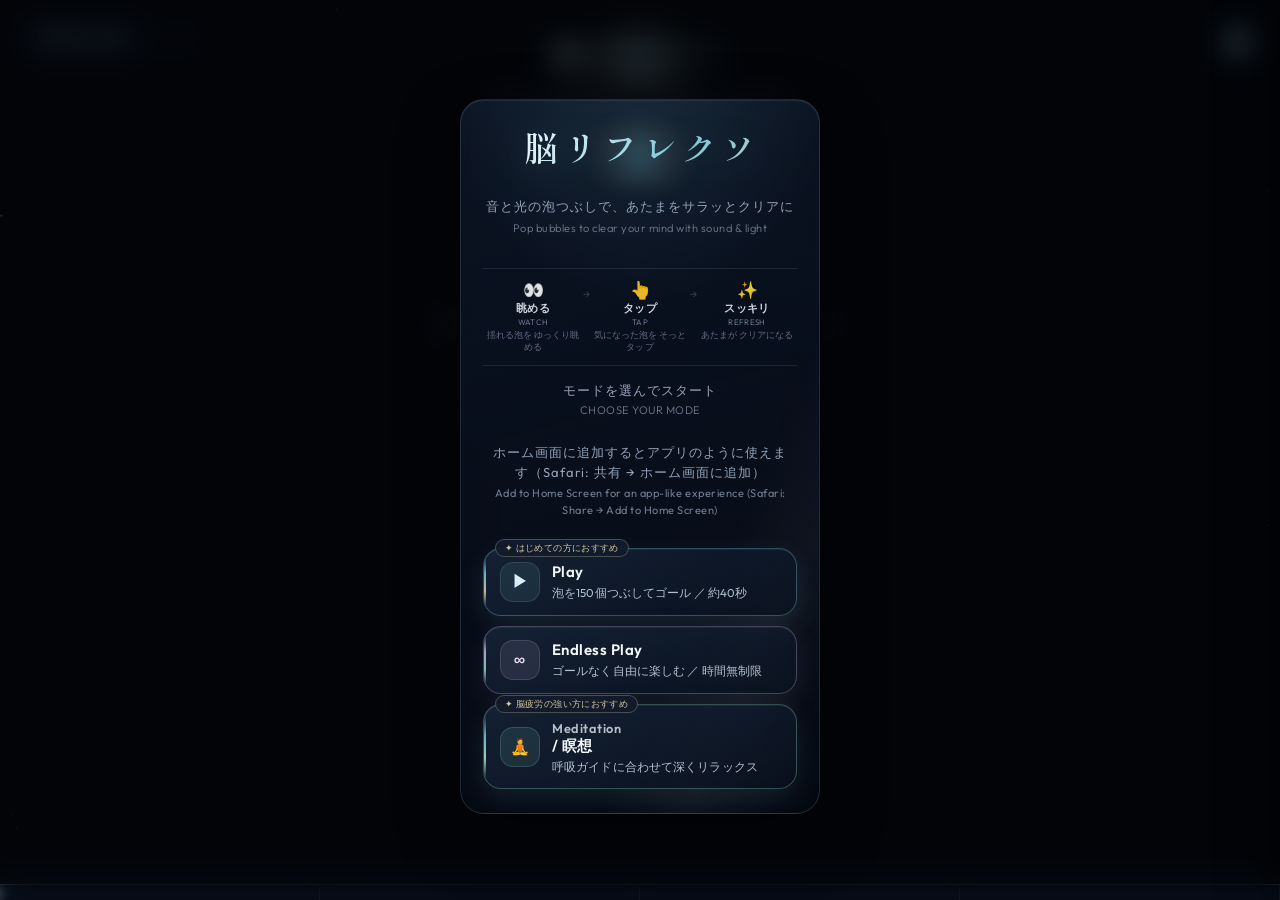
==== Brain_Reflexo.html @ f49710e5 "tune: 泡の透明度（内部透過・抜け感）と輝度（発光感・ハイライト）をさらに少し向上" ====
<!DOCTYPE html>
<html lang="ja">
<head>
    <!-- Self-contained build for iPhone Files app. Generated by build-single-html.js -->
    <meta charset="UTF-8">
    <meta name="viewport" content="width=device-width, initial-scale=1.0, maximum-scale=1.0, user-scalable=no">
    <title>脳リフレクソ - 音と光の泡つぶし / Brain Reflexo - Sound & Light Bubble Pop (iPhone / Offline)</title>
    <meta name="description" content="フワーと包み込む音と、ピチョンと弾ける泡。考えすぎのあたまをサラッとクリアにする脳疲労リセット空間。 / A relaxing space to clear your mind with soothing sounds and popping bubbles.">
    <meta name="theme-color" content="#0b1528">
    <meta name="apple-mobile-web-app-capable" content="yes">
    <meta name="apple-mobile-web-app-status-bar-style" content="black-translucent">
    <meta name="apple-mobile-web-app-title" content="脳リフレクソ">
    <link rel="manifest" href="manifest.webmanifest">
    <link rel="apple-touch-icon" href="icons/apple-touch-icon.png">
    <link rel="icon" type="image/png" sizes="192x192" href="icons/icon-192.png">
    <link rel="preconnect" href="https://fonts.googleapis.com">
    <link rel="preconnect" href="https://fonts.gstatic.com" crossorigin>
    <link href="https://fonts.googleapis.com/css2?family=Outfit:wght@200;300;400;600;800&family=Shippori+Mincho:wght@400;500;600;700&family=Plus+Jakarta+Sans:wght@400;600;700&display=swap" rel="stylesheet">
    <style>
/* =============================================================
   1. 基本設定・ベーススタイル
   ============================================================= */
* {
    box-sizing: border-box;
    margin: 0;
    padding: 0;
    user-select: none;
    -webkit-user-select: none;
    touch-action: none; /* 全ての要素でダブルタップズームやピンチズーム、スワイプスクロールを防止 */
}

/* スクロールが必要なUIパーツはタッチ操作でのスクロール（縦方向）を許可 */
.overlay,
.overlay *,
.settings-panel,
.settings-panel * {
    touch-action: pan-y;
}

body, html {
    width: 100%;
    height: 100%;
    height: 100dvh; /* モバイルブラウザのツールバーによるはみ出しを防ぐ */
    max-height: 100%;
    max-height: 100dvh;
    overflow: hidden;
    overscroll-behavior: none;
    background-color: #050811; /* フォールバック用の暗い背景色 */
    background: radial-gradient(circle at 50% 30%, #0b1528 0%, #050811 60%, #010205 100%);
    font-family: 'Outfit', 'Plus Jakarta Sans', 'Hiragino Kaku Gothic ProN', sans-serif;
    color: #f8fafc;
    touch-action: none; /* ダブルタップズームやピンチズーム、スクロールによるレイアウト崩れを防ぐ */
}

/* 背景Canvas */
#shower-canvas {
    position: fixed;
    inset: 0;
    width: 100%;
    height: 100%;
    /* inset:0 と 100dvh の二重指定は Chrome で数pxはみ出すことがあるため height は 100% のみ */
    z-index: 1;
    touch-action: none; /* キャンバス上での迅速なタップ操作による意図しないズームを防ぐ */
    image-rendering: auto;
    /* 独自レイヤー化して、負荷時の合成ぼかしを抑える */
    transform: translateZ(0);
    -webkit-transform: translateZ(0);
    isolation: isolate;
}

/* UIコンテナ */
.app-container {
    position: absolute;
    top: 0;
    left: 0;
    width: 100%;
    height: 100%;
    /* 親(html/body)が 100dvh のため 100% に統一（Chromeのはみ出し防止） */
    z-index: 10;
    display: flex;
    flex-direction: column;
    justify-content: space-between;
    align-items: center;
    padding: 30px 20px;
    pointer-events: none; /* UIの背後にあるCanvasをクリック可能にする */
}

/* ボタンやリンクなどのインタラクティブ要素はクリック可能にする */
.app-header, .game-actions, .overlay-content {
    pointer-events: auto;
}

/* プレイ中はロゴ領域がタップを奪わない（装飾のみ） */
.app-header {
    pointer-events: none;
}

/* =============================================================
   2. ヘッダーデザイン
   ============================================================= */
.app-header {
    text-align: center;
    margin-top: 10px;
    opacity: 1;
    animation: fadeInDown 1.5s ease-out;
}

.logo {
    position: relative;
    display: flex;
    flex-direction: column;
    align-items: center;
    text-align: center;
    line-height: 1.15;
}

.logo-glow {
    position: absolute;
    top: 50%;
    left: 50%;
    width: 140px;
    height: 70px;
    transform: translate(-50%, -55%);
    border-radius: 50%;
    background: radial-gradient(circle, rgba(126, 200, 216, 0.32) 0%, rgba(216, 196, 160, 0.1) 45%, transparent 72%);
    filter: blur(6px);
    z-index: 0;
    animation: titleGlow 4.5s ease-in-out infinite;
    pointer-events: none;
}

/* 共通ブランドタイトル「脳リフレクソ」 */
.brand-title {
    position: relative;
    z-index: 1;
    font-family: 'Shippori Mincho', 'Hiragino Mincho ProN', 'Yu Mincho', serif;
    font-weight: 600;
    letter-spacing: 0.2em;
    margin-right: -0.2em;
    background: linear-gradient(115deg, #eaf6fa 0%, #7ec8d8 38%, #e2d0a8 78%, #f4efe6 100%);
    background-size: 180% 100%;
    -webkit-background-clip: text;
    background-clip: text;
    -webkit-text-fill-color: transparent;
    animation: brandShimmer 6s ease-in-out infinite;
    filter: drop-shadow(0 6px 20px rgba(126, 200, 216, 0.24));
    white-space: nowrap;
}

.logo-brand {
    font-size: 24px;
    letter-spacing: 0.22em;
    margin-right: -0.22em;
}

.logo-en {
    position: relative;
    z-index: 1;
    font-family: 'Outfit', 'Plus Jakarta Sans', sans-serif;
    font-size: 9px;
    font-weight: 300;
    letter-spacing: 0.42em;
    margin-right: -0.42em;
    color: rgba(148, 163, 184, 0.9);
    margin-top: 8px;
    text-transform: uppercase;
}

.subtitle {
    font-size: 11px;
    font-weight: 400;
    letter-spacing: 1px;
    color: #94a3b8;
    margin-top: 6px;
}

/* =============================================================
   3. ガイドテキスト (パルスアニメーション)
   ============================================================= */
.guide-text {
    position: absolute;
    top: 35%;
    font-size: 13px;
    letter-spacing: 2px;
    color: #94a3b8;
    opacity: 0.8;
    transition: opacity 1.2s ease-out;
    animation: pulse 2.5s infinite ease-in-out;
    text-shadow: 0 2px 10px rgba(0,0,0,0.5);
    text-align: center;
    pointer-events: none;
}

@keyframes pulse {
    0%, 100% { opacity: 0.3; transform: scale(0.98); }
    50% { opacity: 0.8; transform: scale(1.02); }
}

/* =============================================================
   4. ゲームアクション (終了ボタン)
   ============================================================= */
.game-actions {
    position: absolute;
    top: calc(20px + env(safe-area-inset-top));
    left: calc(20px + env(safe-area-inset-left));
    display: flex;
    align-items: center;
    gap: 12px;
    animation: fadeInDown 1.2s ease-out;
    z-index: 50; /* リフレッシュゲージ (20) より上に配置して確実にタップ可能にする */
}

.btn-quit {
    background: rgba(15, 23, 42, 0.35);
    border: 1px solid rgba(255, 255, 255, 0.08);
    color: #94a3b8;
    padding: 10px 20px;
    border-radius: 30px;
    font-size: 11px;
    font-weight: 600;
    letter-spacing: 1px;
    cursor: pointer;
    backdrop-filter: blur(10px);
    -webkit-backdrop-filter: blur(10px);
    transition: all 0.3s ease;
    box-shadow: 0 4px 20px rgba(0,0,0,0.15);
}

.btn-quit:hover {
    background: rgba(255, 255, 255, 0.05);
    border-color: rgba(255, 255, 255, 0.2);
    color: #e2e8f0;
    box-shadow: 0 4px 25px rgba(255, 255, 255, 0.05);
    transform: translateY(-1px);
}

.btn-quit:active {
    transform: translateY(1px);
}

.play-mode-badge {
    background: rgba(15, 23, 42, 0.35);
    border: 1px solid rgba(255, 255, 255, 0.08);
    color: #e2e8f0;
    padding: 8px 16px;
    border-radius: 30px;
    font-size: 11px;
    font-weight: 600;
    letter-spacing: 1px;
    backdrop-filter: blur(10px);
    -webkit-backdrop-filter: blur(10px);
    box-shadow: 0 4px 20px rgba(0,0,0,0.15);
    display: inline-flex;
    align-items: center;
    gap: 6px;
    transition: all 0.3s ease;
}

.play-mode-badge.mode-normal {
    border-color: rgba(129, 195, 215, 0.4);
    color: #81c3d7;
    box-shadow: 0 4px 20px rgba(129, 195, 215, 0.15);
}

.play-mode-badge.mode-infinite {
    border-color: rgba(194, 175, 240, 0.4);
    color: #c2aff0;
    box-shadow: 0 4px 20px rgba(194, 175, 240, 0.15);
}

.play-mode-badge.mode-meditation {
    border-color: rgba(167, 243, 208, 0.4);
    color: #a7f3d0;
    box-shadow: 0 4px 20px rgba(167, 243, 208, 0.15);
}

@media (max-width: 480px) {
    .app-header {
        margin-top: 35px; /* 上部の絶対配置ボタンと重ならないようにヘッダー位置を押し下げる */
    }
    .app-header .subtitle {
        display: none; /* プレイ中のすっきりしたビジュアルとスペース確保のためサブタイトルを非表示にする */
    }
    .logo-brand {
        font-size: 20px;
        letter-spacing: 0.18em;
        margin-right: -0.18em;
    }
    .logo-en {
        font-size: 8px;
        margin-top: 6px;
    }
    .logo-glow {
        width: 110px;
        height: 56px;
    }
    .game-actions {
        top: calc(10px + env(safe-area-inset-top));
        left: calc(12px + env(safe-area-inset-left));
        gap: 6px;
    }
    .btn-quit {
        padding: 6px 12px;
        font-size: 9px;
    }
    .play-mode-badge {
        padding: 5px 10px;
        font-size: 9px;
    }
    .btn-settings {
        top: calc(10px + env(safe-area-inset-top));
        right: calc(12px + env(safe-area-inset-right));
        width: 32px;
        height: 32px;
        font-size: 14px;
    }
}

/* =============================================================
   5. コンボ表示 (拡大＆フェードアウト)
   ============================================================= */
.combo-display {
    position: absolute;
    top: 48%;
    left: 50%;
    transform: translate(-50%, -50%) scale(0);
    display: flex;
    flex-direction: column;
    align-items: center;
    justify-content: center;
    font-family: 'Outfit', 'Plus Jakarta Sans', 'Hiragino Kaku Gothic ProN', sans-serif;
    color: #81c3d7;
    text-shadow: 0 0 30px rgba(129, 195, 215, 0.6), 0 0 60px rgba(129, 195, 215, 0.2);
    opacity: 0;
    pointer-events: none;
    z-index: 5;
    white-space: nowrap;
    transition: color 0.3s ease, text-shadow 0.3s ease;
    width: 90%;
    text-align: center;
}

.combo-jp {
    font-size: 24px;
    font-weight: 800;
    line-height: 1.1;
    transition: font-size 0.3s ease;
}

.combo-en {
    font-size: 12px;
    font-weight: 600;
    letter-spacing: 2px;
    opacity: 0.8;
    text-transform: uppercase;
    margin-top: 4px;
    line-height: 1.1;
    transition: font-size 0.3s ease, opacity 0.3s ease;
}

/* 10タップごとの超・褒める言葉用の特別スタイル */
.combo-display.special {
    color: #ff79b0; /* 鮮やかなピンク */
    text-shadow: 0 0 20px #ff2a85, 0 0 40px #ff7da9, 0 0 80px rgba(255, 42, 133, 0.4);
}

.combo-display.special .combo-jp,
.combo-display.special .combo-en {
    color: #ff79b0; /* 日本語・英語ともに確実にピンクにする */
    text-shadow: 0 0 20px #ff2a85, 0 0 40px #ff7da9, 0 0 80px rgba(255, 42, 133, 0.4);
}

.combo-display.special .combo-en {
    opacity: 0.95;
    letter-spacing: 3px;
}

/* モバイル画面でのコンボテキスト表示切れ防止 */
@media (max-width: 600px) {
    .combo-jp {
        font-size: 3.8vw;
    }
    .combo-en {
        font-size: 2.4vw;
        letter-spacing: 1.8px;
    }
    .combo-display.special .combo-en {
        letter-spacing: 2.2px;
    }
}

.combo-display.show {
    animation: comboPop 1.2s cubic-bezier(0.175, 0.885, 0.32, 1.275) forwards;
}

.combo-display.special.show {
    animation: comboPop 1.8s cubic-bezier(0.175, 0.885, 0.32, 1.275) forwards;
}

@keyframes comboPop {
    0% {
        transform: translate(-50%, -50%) scale(0.6);
        opacity: 0;
    }
    15% {
        transform: translate(-50%, -50%) scale(1.15);
        opacity: 0.95;
    }
    30% {
        transform: translate(-50%, -50%) scale(1.0);
        opacity: 0.9;
    }
    100% {
        transform: translate(-50%, -50%) scale(1.3);
        opacity: 0;
    }
}

/* =============================================================
   6. リフレッシュゲージ (プログレスバー)
   ============================================================= */
.refresh-gauge {
    position: fixed;
    bottom: 0;
    left: 0;
    right: 0;
    width: 100%;
    height: calc(16px + env(safe-area-inset-bottom, 0px));
    background: rgba(10, 18, 36, 0.94);
    border-top: 1.5px solid rgba(255, 255, 255, 0.35);
    box-shadow: 0 -3px 16px rgba(0, 0, 0, 0.75), inset 0 1px 4px rgba(0, 0, 0, 0.6);
    backdrop-filter: blur(16px);
    -webkit-backdrop-filter: blur(16px);
    z-index: 30; /* fixed キャンバス(1)より前面に常時表示 */
    overflow: hidden;
    pointer-events: none; /* バー自体はタップを奪わない（下端の泡操作を妨げない） */
    box-sizing: border-box;
}

/* 25%, 50%, 75% のガイド目盛り */
.refresh-gauge::before {
    content: '';
    position: absolute;
    top: 0;
    left: 0;
    right: 0;
    height: 16px;
    background: repeating-linear-gradient(
        to right,
        transparent 0%,
        transparent calc(25% - 1px),
        rgba(255, 255, 255, 0.15) calc(25% - 1px),
        rgba(255, 255, 255, 0.15) 25%
    );
    pointer-events: none;
    z-index: 10;
}

.refresh-gauge-fill {
    position: relative;
    width: 0%;
    height: 16px; /* セーフエリア分は下の余白として残す */
    background: linear-gradient(90deg, #38bdf8 0%, #34d399 45%, #a78bfa 85%, #f472b6 100%);
    box-shadow: 0 0 14px rgba(56, 189, 248, 0.85), inset 0 1px 2px rgba(255, 255, 255, 0.85);
    transition: width 0.35s cubic-bezier(0.25, 0.46, 0.45, 0.94);
    z-index: 5;
}

/* 進行先端の輝く光彩ヘッド（現在位置を一目で認識させる） */
.refresh-gauge-fill::after {
    content: '';
    position: absolute;
    right: 0;
    top: 0;
    bottom: 0;
    width: 4px;
    background: #ffffff;
    box-shadow: 0 0 10px #ffffff, 0 0 18px #38bdf8;
    border-radius: 2px;
}

.refresh-gauge-label {
    position: absolute;
    top: 8px;
    transform: translateY(-50%);
    right: calc(16px + env(safe-area-inset-right, 0px));
    font-size: 11px;
    font-weight: 800;
    color: #ffffff;
    letter-spacing: 1.2px;
    opacity: 0;
    transition: opacity 0.4s ease;
    text-shadow: 0 1px 3px rgba(0, 0, 0, 0.95), 0 0 10px rgba(56, 189, 248, 0.9);
    z-index: 25;
    line-height: 1;
}

.refresh-gauge-label.visible {
    opacity: 1;
}

/* =============================================================
   7. リフレッシュ完了オーバーレイ (グラスモーフィズム)
   ============================================================= */
.overlay {
    position: fixed;
    top: 0;
    left: 0;
    width: 100%;
    height: 100%;
    height: 100dvh;
    background: rgba(6, 9, 19, 0.45);
    backdrop-filter: blur(15px);
    -webkit-backdrop-filter: blur(15px);
    z-index: 100;
    display: flex;
    flex-direction: column;
    align-items: center;
    overflow-y: auto;
    -webkit-overflow-scrolling: touch;
    padding: 20px 0 max(20px, env(safe-area-inset-bottom));
    opacity: 0;
    pointer-events: none;
    visibility: hidden;
    transition: opacity 1.0s cubic-bezier(0.25, 1, 0.5, 1), visibility 1.0s cubic-bezier(0.25, 1, 0.5, 1);
    /* iOS Safari レンダリングバグ対策: ハードウェアアクセラレーションを強制 */
    will-change: opacity, visibility;
    -webkit-transform: translate3d(0, 0, 0);
    transform: translate3d(0, 0, 0);
}

/* スタート画面は少し下寄せで視覚バランスを取る */
#start-overlay.overlay {
    justify-content: flex-start;
    padding-top: max(56px, 11vh);
    padding-bottom: max(24px, env(safe-area-inset-bottom));
}

#start-overlay.overlay::before,
#start-overlay.overlay::after {
    display: none;
    content: none;
    margin: 0;
    flex: 0 0 auto;
}

.overlay::before,
.overlay::after {
    content: '';
    margin: auto;
}

.overlay.active {
    opacity: 1;
    pointer-events: auto;
    visibility: visible;
}

.overlay-content {
    background: rgba(15, 23, 42, 0.45);
    border: 1px solid rgba(255, 255, 255, 0.08);
    box-shadow: 0 20px 50px rgba(0, 0, 0, 0.3), inset 0 1px 1px rgba(255, 255, 255, 0.05);
    padding: 40px 30px;
    border-radius: 24px;
    text-align: center;
    width: 88%;
    max-width: 360px;
    transform: translateY(20px);
    transition: transform 1.0s cubic-bezier(0.25, 1, 0.5, 1);
    /* iOS Safari レンダリングバグ対策 */
    will-change: transform;
    -webkit-transform: translate3d(0, 20px, 0);
    transform: translate3d(0, 20px, 0);
}

.overlay.active .overlay-content {
    -webkit-transform: translate3d(0, 0, 0);
    transform: translate3d(0, 0, 0);
}

.overlay-content h2 {
    font-size: 20px;
    font-weight: 800;
    letter-spacing: 4px;
    color: #e2e8f0;
    margin-bottom: 12px;
    text-shadow: 0 0 20px rgba(255,255,255,0.1);
}

.overlay-content p {
    font-size: 13px;
    color: #94a3b8;
    margin-bottom: 30px;
    letter-spacing: 1px;
}

.btn-primary {
    background: linear-gradient(135deg, #81c3d7, #60a5fa);
    border: none;
    color: #07111e; /* 視認性を大幅に高めるためのディープネイビー */
    padding: 12px 20px;
    border-radius: 30px;
    font-size: 11px;
    font-weight: 700;
    letter-spacing: 1px;
    cursor: pointer;
    box-shadow: 0 4px 15px rgba(96, 165, 250, 0.3);
    transition: all 0.3s ease;
    width: 100%;
}

.en-text {
    display: block;
    font-size: 0.85em;
    opacity: 0.75;
    margin-top: 3px;
    letter-spacing: 0.5px;
}

.btn-primary:hover {
    transform: translateY(-2px);
    box-shadow: 0 6px 20px rgba(96, 165, 250, 0.45);
    filter: brightness(1.05);
}

.btn-primary:active {
    transform: translateY(1px);
}

/* フェードインアニメーション */
@keyframes fadeInDown {
    from { opacity: 0; transform: translateY(-15px); }
    to { opacity: 0.85; transform: translateY(0); }
}

@keyframes fadeInUp {
    from { opacity: 0; transform: translateY(15px); }
    to { opacity: 1; transform: translateY(0); }
}

/* =============================================================
   8. モード選択ボタン (Endless Play)
   ============================================================= */

/* 「Endless Play」ボタン: 落ち着いたパープル〜ミント系グラデーション */
.btn-infinite {
    background: linear-gradient(135deg, #c2aff0, #96e6b3);
    box-shadow: 0 4px 15px rgba(194, 175, 240, 0.35);
    color: #120e24; /* 視認性を高めるための濃いパープルネイビー */
}

.btn-infinite:hover {
    box-shadow: 0 6px 20px rgba(194, 175, 240, 0.5);
}

/* 「Meditation」ボタン: 穏やかなグリーン〜ミント系グラデーション */
.btn-meditation {
    background: linear-gradient(135deg, #81c3d7, #a7f3d0);
    box-shadow: 0 4px 15px rgba(129, 195, 215, 0.35);
    color: #05161c; /* 視認性を高めるための濃いグリーンネイビー */
}

.btn-meditation:hover {
    box-shadow: 0 6px 20px rgba(129, 195, 215, 0.5);
}

/* スタート画面のモードボタンはガラス調スタイルを優先 */
#start-overlay .btn-primary.btn-mode,
#start-overlay .btn-infinite.btn-mode,
#start-overlay .btn-meditation.btn-mode {
    background: linear-gradient(155deg, rgba(22, 36, 56, 0.88), rgba(10, 18, 32, 0.72));
    color: #eaf4f8;
    border: 1px solid rgba(200, 232, 240, 0.14);
    border-radius: 18px;
    box-shadow:
        0 10px 28px rgba(0, 0, 0, 0.28),
        inset 0 1px 0 rgba(255, 255, 255, 0.07);
    backdrop-filter: blur(14px);
    -webkit-backdrop-filter: blur(14px);
    position: relative;
    overflow: hidden;
}

#start-overlay .btn-primary.btn-mode::before,
#start-overlay .btn-infinite.btn-mode::before,
#start-overlay .btn-meditation.btn-mode::before {
    content: '';
    position: absolute;
    left: 0;
    top: 10%;
    bottom: 10%;
    width: 2px;
    border-radius: 2px;
    background: linear-gradient(180deg, transparent, #7ec8d8, transparent);
    opacity: 0.85;
}

#start-overlay #mode-card-normal .btn-mode {
    border-color: rgba(126, 200, 216, 0.32);
    box-shadow:
        0 10px 30px rgba(126, 200, 216, 0.12),
        inset 0 1px 0 rgba(255, 255, 255, 0.07);
}
#start-overlay #mode-card-normal .btn-mode::before {
    background: linear-gradient(180deg, transparent, #7ec8d8, #e2d0a8, transparent);
}

#start-overlay #mode-card-infinite .btn-mode {
    border-color: rgba(196, 180, 220, 0.28);
    box-shadow:
        0 10px 30px rgba(168, 150, 210, 0.1),
        inset 0 1px 0 rgba(255, 255, 255, 0.07);
}
#start-overlay #mode-card-infinite .btn-mode::before {
    background: linear-gradient(180deg, transparent, #c4b4dc, #9ad9c0, transparent);
}

#start-overlay #mode-card-meditation .btn-mode {
    border-color: rgba(150, 230, 200, 0.28);
    box-shadow:
        0 10px 30px rgba(129, 195, 215, 0.12),
        inset 0 1px 0 rgba(255, 255, 255, 0.07);
}
#start-overlay #mode-card-meditation .btn-mode::before {
    background: linear-gradient(180deg, transparent, #7ec8d8, #a7f3d0, transparent);
}

#start-overlay .btn-mode:hover {
    transform: translateY(-2px);
    filter: brightness(1.06);
    border-color: rgba(232, 240, 245, 0.28);
}

#start-overlay .btn-mode:active {
    transform: translateY(1px);
    filter: brightness(0.98);
}

/* モード選択画面のサブラベル調整 */
#start-overlay .overlay-content h2 {
    font-size: 22px;
    background: linear-gradient(135deg, #81c3d7, #c2aff0);
    -webkit-background-clip: text;
    -webkit-text-fill-color: transparent;
    background-clip: text;
    text-shadow: none;
}

/* =============================================================
   9. 設定ボタン (Gear Icon)
   ============================================================= */
.btn-settings {
    position: absolute;
    top: calc(20px + env(safe-area-inset-top));
    right: calc(20px + env(safe-area-inset-right));
    width: 44px;
    height: 44px;
    border-radius: 50%;
    background: rgba(15, 23, 42, 0.35);
    border: 1px solid rgba(255, 255, 255, 0.08);
    color: #e2e8f0;
    font-size: 20px;
    cursor: pointer;
    backdrop-filter: blur(10px);
    -webkit-backdrop-filter: blur(10px);
    z-index: 60;
    display: flex;
    align-items: center;
    justify-content: center;
    transition: all 0.3s cubic-bezier(0.25, 0.8, 0.25, 1);
    box-shadow: 0 4px 15px rgba(0,0,0,0.2);
}

.btn-settings:hover {
    background: rgba(255, 255, 255, 0.08);
    border-color: rgba(255, 255, 255, 0.2);
    transform: rotate(45deg) scale(1.05);
    box-shadow: 0 6px 20px rgba(255, 255, 255, 0.05);
}

.btn-settings:active {
    transform: rotate(45deg) scale(0.95);
}

/* =============================================================
   10. 設定パネル (Slide-in Glassmorphic Panel)
   ============================================================= */
.settings-panel {
    position: fixed;
    top: 0;
    right: 0;
    width: 100%;
    max-width: 380px;
    height: 100%;
    height: 100dvh;
    background: rgba(6, 10, 23, 0.45);
    backdrop-filter: blur(20px);
    -webkit-backdrop-filter: blur(20px);
    border-left: 1px solid rgba(255, 255, 255, 0.05);
    z-index: 120;
    transform: translateX(100%);
    transition: transform 0.4s cubic-bezier(0.25, 1, 0.5, 1);
    box-shadow: -10px 0 40px rgba(0,0,0,0.5);
    overflow-y: auto;
    pointer-events: auto;
}

.settings-panel.active {
    transform: translateX(0);
}

.settings-content {
    padding: 40px 24px calc(40px + env(safe-area-inset-bottom));
    display: flex;
    flex-direction: column;
    gap: 24px;
    min-height: 100%;
}

.settings-panel h3 {
    font-size: 18px;
    font-weight: 800;
    letter-spacing: 3px;
    color: #e2e8f0;
    margin-bottom: 10px;
    border-bottom: 1px solid rgba(255,255,255,0.08);
    padding-bottom: 12px;
    text-transform: uppercase;
}

.btn-settings-close {
    position: absolute;
    top: 20px;
    left: 20px;
    background: none;
    border: none;
    color: #94a3b8;
    font-size: 28px;
    cursor: pointer;
    transition: color 0.2s;
    line-height: 1;
}

.btn-settings-close:hover {
    color: #f8fafc;
}

/* 各設定アイテム */
.setting-item {
    display: flex;
    flex-direction: column;
    gap: 8px;
}

.setting-label {
    font-size: 11px;
    font-weight: 600;
    color: #94a3b8;
    letter-spacing: 1px;
    text-transform: uppercase;
}

/* スライダー */
.slider-container {
    display: flex;
    align-items: center;
    gap: 12px;
}

.slider-container input[type="range"] {
    flex: 1;
    -webkit-appearance: none;
    appearance: none;
    background: rgba(255,255,255,0.1);
    height: 4px;
    border-radius: 2px;
    outline: none;
}

.slider-container input[type="range"]::-webkit-slider-thumb {
    -webkit-appearance: none;
    appearance: none;
    width: 16px;
    height: 16px;
    border-radius: 50%;
    background: #81c3d7;
    cursor: pointer;
    transition: transform 0.1s;
    box-shadow: 0 0 10px rgba(129,195,215,0.5);
}

.slider-container input[type="range"]::-webkit-slider-thumb:hover {
    transform: scale(1.25);
}

.slider-container span {
    font-size: 11px;
    font-weight: 700;
    color: #81c3d7;
    min-width: 32px;
    text-align: right;
}

/* ボタンオプション（グリッド） */
.options-grid {
    display: grid;
    grid-template-columns: repeat(2, 1fr);
    gap: 8px;
}

.btn-option {
    background: rgba(255, 255, 255, 0.03);
    border: 1px solid rgba(255, 255, 255, 0.05);
    color: #94a3b8;
    padding: 10px 8px;
    border-radius: 12px;
    font-size: 11px;
    font-weight: 700;
    cursor: pointer;
    transition: all 0.3s ease;
    display: flex;
    flex-direction: column;
    align-items: center;
    justify-content: center;
    gap: 2px;
}

.btn-option .en-sub {
    font-size: 8px;
    font-weight: 400;
    opacity: 0.6;
    letter-spacing: 0.5px;
    text-transform: uppercase;
}

.btn-option:hover {
    background: rgba(255, 255, 255, 0.06);
    border-color: rgba(255, 255, 255, 0.15);
    color: #e2e8f0;
}

.btn-option.active {
    background: linear-gradient(135deg, rgba(129, 195, 215, 0.15), rgba(96, 165, 250, 0.15));
    border-color: #81c3d7;
    color: #81c3d7;
    box-shadow: 0 0 15px rgba(129, 195, 215, 0.15);
}

/* トグルスイッチ */
.toggle-item {
    flex-direction: row;
    justify-content: space-between;
    align-items: center;
    border-top: 1px solid rgba(255, 255, 255, 0.05);
    padding-top: 16px;
    margin-top: 4px;
}

.switch {
    position: relative;
    display: inline-block;
    width: 44px;
    height: 24px;
}

.switch input {
    opacity: 0;
    width: 0;
    height: 0;
}

.switch-slider {
    position: absolute;
    cursor: pointer;
    top: 0;
    left: 0;
    right: 0;
    bottom: 0;
    background-color: rgba(255, 255, 255, 0.1);
    transition: .3s cubic-bezier(0.25, 0.8, 0.25, 1);
    border-radius: 24px;
    border: 1px solid rgba(255, 255, 255, 0.05);
}

.switch-slider:before {
    position: absolute;
    content: "";
    height: 16px;
    width: 16px;
    left: 3px;
    bottom: 3px;
    background-color: #94a3b8;
    transition: .3s cubic-bezier(0.25, 0.8, 0.25, 1);
    border-radius: 50%;
}

.switch input:checked + .switch-slider {
    background-color: rgba(129, 195, 215, 0.2);
    border-color: #81c3d7;
}

.switch input:checked + .switch-slider:before {
    transform: translateX(20px);
    background-color: #81c3d7;
    box-shadow: 0 0 8px rgba(129, 195, 215, 0.6);
}

/* ナイトモード・呼吸ガイド・ポップエフェクト用の強調表示スタイル */
.night-mode-item,
.breath-guide-item,
.pop-effect-item {
    padding-bottom: 16px;
    border-bottom: 1px solid rgba(255, 255, 255, 0.08);
    margin-bottom: 8px;
}

.night-mode-item .setting-label,
.breath-guide-item .setting-label,
.pop-effect-item .setting-label {
    font-size: 13px !important; /* 文字サイズを大きめに */
    font-weight: 700 !important;
    color: #e2e8f0 !important; /* 明度を上げて目立たせる */
    letter-spacing: 1.5px;
}

.night-mode-item .switch,
.breath-guide-item .switch {
    width: 52px; /* スイッチ全体の幅を大きく */
    height: 28px; /* スイッチ全体の高さを大きく */
}

.night-mode-item .switch-slider,
.breath-guide-item .switch-slider {
    border-radius: 28px;
}

.night-mode-item .switch-slider:before,
.breath-guide-item .switch-slider:before {
    height: 20px; /* つまみボタンを大きく */
    width: 20px;
    left: 3px;
    bottom: 3px;
}

.night-mode-item .switch input:checked + .switch-slider:before,
.breath-guide-item .switch input:checked + .switch-slider:before {
    transform: translateX(24px); /* スライド距離の調整 */
}

/* =============================================================
   11. 呼吸ガイド (Zen Breath Guide)
   ============================================================= */
.breath-guide {
    position: absolute;
    top: 42%;
    left: 50%;
    transform: translate(-50%, -50%);
    display: flex;
    flex-direction: column;
    align-items: center;
    justify-content: center;
    z-index: 2; /* 泡(5)の後ろ、背景Canvas(1)の前に配置 */
    pointer-events: none;
    opacity: 0;
    transition: opacity 1.5s ease-in-out;
}

.breath-guide.visible {
    opacity: 0.65;
}

/* 脈動する呼吸リング */
.breath-ring {
    --breath-color: 129, 195, 215;
    --breath-fill: 0.05;
    --breath-glow: 0.1;
    position: absolute;
    width: 160px;
    height: 160px;
    border-radius: 50%;
    border: 1.5px solid rgba(var(--breath-color), 0.45);
    background: radial-gradient(circle, rgba(var(--breath-color), var(--breath-fill)) 0%, rgba(var(--breath-color), 0) 70%);
    box-shadow: 0 0 35px rgba(var(--breath-color), var(--breath-glow));
    transform: scale(1.0);
    will-change: transform, border-color, box-shadow;
    transition: border-color 0.4s ease, background 0.4s ease, box-shadow 0.4s ease;
}

.breath-ring-inner {
    position: absolute;
    width: 160px;
    height: 160px;
    border-radius: 50%;
    border: 0.5px dashed rgba(255, 255, 255, 0.15);
    transform: scale(1.0);
    transition: border-color 0.4s ease;
}

.breath-text {
    position: absolute;
    top: 105px;
    font-size: 16px;
    font-weight: 600;
    color: #f8fafc;
    text-align: center;
    letter-spacing: 2px;
    white-space: nowrap;
    text-shadow: 0 2px 10px rgba(0,0,0,0.8);
    transition: color 0.5s ease;
}

.breath-text .en-sub {
    display: block;
    font-size: 10px;
    font-weight: 400;
    opacity: 0.75;
    margin-top: 4px;
    text-transform: uppercase;
}

/* =============================================================
   12. リラクゼーションレポート (Zen Summary Card)
   ============================================================= */
.relax-report {
    background: rgba(15, 23, 42, 0.4);
    border: 1px solid rgba(255, 255, 255, 0.05);
    border-radius: 16px;
    padding: 20px;
    margin-bottom: 24px;
    display: flex;
    flex-direction: column;
    gap: 14px;
    text-align: left;
}

.report-row {
    display: flex;
    justify-content: space-between;
    align-items: center;
    border-bottom: 1px dashed rgba(255, 255, 255, 0.06);
    padding-bottom: 10px;
}

.report-row:last-of-type {
    border-bottom: none;
    padding-bottom: 0;
}

.report-label {
    font-size: 11px;
    color: #94a3b8;
    letter-spacing: 0.5px;
}

.report-val {
    font-size: 14px;
    font-weight: 700;
    color: #81c3d7;
}

.report-msg {
    font-size: 11px;
    color: #e2e8f0;
    line-height: 1.5;
    text-align: center;
    margin-top: 6px;
    padding-top: 10px;
    border-top: 1px solid rgba(255, 255, 255, 0.06);
    letter-spacing: 0.5px;
}

/* =============================================================
   13. テーマ別グローバル背景 (CSS変数 or 直接上書き用)
   ============================================================= */
body.theme-aurora {
    background: radial-gradient(circle at 50% 30%, #061917 0%, #03080b 60%, #000204 100%);
}

body.theme-starry {
    background: #000000;
}

body.theme-sakura {
    background: radial-gradient(circle at 50% 30%, #1a0f18 0%, #0a050d 60%, #030106 100%);
}

/* 光の紋様（抽象幾何学記号）のサイズ調整 */
.combo-jp.pattern-symbol {
    font-size: 80px;
    line-height: 1.0;
    font-family: sans-serif;
}

/* モバイルレイアウトでの設定パネル幅調整 */
@media (max-width: 400px) {
    .settings-panel {
        max-width: 100%;
    }
}


/* =============================================================
   14. スタート画面 オンボーディング導入
   ============================================================= */

/* 3帯構成: ブランド → ガイド → アクション */
.start-overlay-content {
    --start-gap-xs: 8px;
    --start-gap-sm: 12px;
    --start-gap-md: 16px;
    position: relative;
    z-index: 1;
    padding: 28px 22px 24px;
    max-width: 360px;
    width: min(92vw, 360px);
    overflow: hidden;
    margin: 0 auto;
    background:
        radial-gradient(110% 70% at 50% -8%, rgba(126, 200, 216, 0.14), transparent 52%),
        linear-gradient(165deg, rgba(14, 24, 42, 0.78), rgba(7, 12, 24, 0.52));
    border: 1px solid rgba(200, 232, 240, 0.14);
    box-shadow:
        0 24px 64px rgba(0, 0, 0, 0.38),
        inset 0 1px 0 rgba(255, 255, 255, 0.07);
    border-radius: 24px;
    backdrop-filter: blur(28px) saturate(1.12);
    -webkit-backdrop-filter: blur(28px) saturate(1.12);
    display: flex;
    flex-direction: column;
    align-items: stretch;
}
.start-overlay-content::-webkit-scrollbar { display: none; }

.start-overlay-content::before {
    content: '';
    position: absolute;
    inset: 0;
    background: linear-gradient(115deg, transparent 42%, rgba(255, 255, 255, 0.035) 50%, transparent 58%);
    background-size: 220% 100%;
    animation: startSheen 7s ease-in-out infinite;
    pointer-events: none;
    z-index: 0;
}

@keyframes startSheen {
    0%, 100% { background-position: 120% 0; opacity: 0.3; }
    50% { background-position: -20% 0; opacity: 0.55; }
}

/* タイトル帯 */
.start-title {
    position: relative;
    z-index: 1;
    display: flex;
    flex-direction: column;
    align-items: center;
    justify-content: center;
    margin: 0 0 var(--start-gap-xs);
    line-height: 1.1;
    animation: startTitleIn 1.0s cubic-bezier(0.22, 1, 0.36, 1) both;
}

@keyframes startTitleIn {
    from { opacity: 0; transform: translateY(10px); filter: blur(3px); }
    to { opacity: 1; transform: translateY(0); filter: blur(0); }
}

.start-title-glow {
    position: absolute;
    width: 140px;
    height: 72px;
    border-radius: 50%;
    background: radial-gradient(circle, rgba(126, 200, 216, 0.26) 0%, rgba(216, 196, 160, 0.06) 45%, transparent 72%);
    filter: blur(8px);
    z-index: 0;
    animation: titleGlow 4.5s ease-in-out infinite;
    pointer-events: none;
}

@keyframes titleGlow {
    0%, 100% { opacity: 0.45; transform: scale(0.94); }
    50% { opacity: 0.85; transform: scale(1.05); }
}

.start-title-ja { position: relative; z-index: 1; }

.start-brand {
    font-size: 34px;
    letter-spacing: 0.16em;
    margin-right: -0.16em;
    z-index: 1;
}

@keyframes brandShimmer {
    0%, 100% { background-position: 0% 50%; }
    50% { background-position: 100% 50%; }
}

.start-title-en {
    position: relative;
    z-index: 1;
    margin-top: 8px;
    font-family: 'Outfit', 'Plus Jakarta Sans', sans-serif;
    font-size: 10px;
    font-weight: 300;
    letter-spacing: 0.4em;
    margin-right: -0.4em;
    text-transform: uppercase;
    color: rgba(168, 190, 210, 0.82);
}

.start-subtitle {
    position: relative;
    z-index: 1;
    font-family: 'Outfit', 'Plus Jakarta Sans', sans-serif;
    font-size: 11px;
    font-weight: 300;
    color: rgba(148, 163, 184, 0.92);
    letter-spacing: 0.03em;
    margin: 0 0 var(--start-gap-md);
    line-height: 1.6;
    text-align: center;
    animation: startTitleIn 1.0s cubic-bezier(0.22, 1, 0.36, 1) 0.08s both;
}

/* ガイド帯: 主役を奪わないコンパクト行 */
.how-to-guide {
    position: relative;
    z-index: 1;
    display: flex;
    align-items: flex-start;
    justify-content: space-between;
    gap: 2px;
    background: transparent;
    border: none;
    border-top: 1px solid rgba(200, 232, 240, 0.1);
    border-bottom: 1px solid rgba(200, 232, 240, 0.1);
    padding: var(--start-gap-sm) 2px;
    margin: 0 0 var(--start-gap-md);
    animation: fadeInUp 0.75s ease-out 0.22s both;
}

.how-to-step {
    flex: 1;
    display: flex;
    flex-direction: column;
    align-items: center;
    gap: 2px;
    text-align: center;
    min-width: 0;
}

.how-to-icon {
    font-size: 17px;
    line-height: 1;
    margin-bottom: 1px;
    opacity: 0.9;
    animation: floatIcon 3s ease-in-out infinite;
}

.how-to-step:nth-child(1) .how-to-icon { animation-delay: 0s; }
.how-to-step:nth-child(3) .how-to-icon { animation-delay: 0.6s; }
.how-to-step:nth-child(5) .how-to-icon { animation-delay: 1.2s; }

@keyframes floatIcon {
    0%, 100% { transform: translateY(0); }
    50% { transform: translateY(-3px); }
}

.how-to-label {
    font-size: 11px;
    font-weight: 600;
    color: rgba(226, 232, 240, 0.92);
    letter-spacing: 0.04em;
    display: flex;
    flex-direction: column;
    align-items: center;
    gap: 1px;
}

.how-to-label .en-sub {
    font-size: 8px;
    font-weight: 400;
    color: #64748b;
    letter-spacing: 0.04em;
    text-transform: uppercase;
}

.how-to-desc {
    font-size: 9px;
    color: rgba(100, 116, 139, 0.95);
    line-height: 1.35;
    letter-spacing: 0.01em;
}

.how-to-arrow {
    font-size: 11px;
    color: rgba(129, 195, 215, 0.35);
    flex-shrink: 0;
    padding-top: 6px;
    align-self: flex-start;
    opacity: 0.75;
}

/* アクション帯 */
.mode-select-label {
    position: relative;
    z-index: 1;
    font-family: 'Outfit', 'Plus Jakarta Sans', sans-serif;
    font-size: 10px;
    color: rgba(168, 190, 210, 0.7);
    letter-spacing: 0.16em;
    margin-right: -0.16em;
    text-transform: uppercase;
    font-weight: 300;
    margin: 0 0 var(--start-gap-sm);
    text-align: center;
    animation: fadeInUp 0.75s ease-out 0.35s both;
}

.pwa-install-hint {
    position: relative;
    z-index: 1;
    font-size: 10px;
    line-height: 1.5;
    color: rgba(148, 163, 184, 0.85);
    text-align: center;
    margin: -4px 0 12px;
    padding: 0 8px;
    animation: fadeInUp 0.75s ease-out 0.4s both;
}

/* バッジはボタン上に重ねて、カード高さのムラを解消 */
.mode-card {
    position: relative;
    z-index: 1;
    margin: 0 0 10px;
    animation: fadeInUp 0.75s ease-out both;
}
.mode-card:last-child { margin-bottom: 0; }

#mode-card-normal  { animation-delay: 0.45s; }
#mode-card-infinite { animation-delay: 0.55s; }
#mode-card-meditation { animation-delay: 0.65s; }

.mode-badge {
    position: absolute;
    top: -9px;
    left: 12px;
    z-index: 3;
    display: inline-block;
    font-family: 'Outfit', 'Plus Jakarta Sans', sans-serif;
    font-size: 9px;
    font-weight: 400;
    letter-spacing: 0.04em;
    color: rgba(226, 208, 168, 0.95);
    background: rgba(18, 28, 44, 0.95);
    border: 1px solid rgba(226, 208, 168, 0.28);
    border-radius: 999px;
    padding: 2px 9px;
    margin: 0;
    line-height: 1.3;
    pointer-events: none;
}

.btn-mode {
    display: flex !important;
    flex-direction: row !important;
    align-items: center;
    gap: 12px;
    padding: 13px 14px 13px 16px !important;
    text-align: left;
    width: 100%;
    min-height: 62px;
    box-sizing: border-box;
}

.btn-mode-icon {
    font-size: 16px;
    line-height: 1;
    flex-shrink: 0;
    width: 40px;
    height: 40px;
    border-radius: 13px;
    display: inline-flex !important;
    align-items: center;
    justify-content: center;
    background: rgba(126, 200, 216, 0.1);
    border: 1px solid rgba(200, 232, 240, 0.12);
    color: #d7eef4;
}

#mode-card-infinite .btn-mode-icon {
    background: rgba(196, 180, 220, 0.12);
    border-color: rgba(196, 180, 220, 0.18);
    color: #e6ddf5;
}

#mode-card-meditation .btn-mode-icon {
    background: rgba(150, 230, 200, 0.1);
    border-color: rgba(150, 230, 200, 0.18);
    color: #d5f6e8;
}

.btn-mode-body {
    display: flex;
    flex-direction: column;
    gap: 3px;
    flex: 1;
    min-width: 0;
}

.btn-mode-title {
    font-family: 'Outfit', 'Plus Jakarta Sans', sans-serif;
    font-size: 15px;
    font-weight: 600;
    letter-spacing: 0.03em;
    display: block;
    line-height: 1.25;
    color: #f2f7fa;
}

.btn-mode-detail {
    font-family: 'Outfit', 'Plus Jakarta Sans', sans-serif;
    font-size: 11.5px;
    font-weight: 400;
    opacity: 0.9;
    letter-spacing: 0.01em;
    display: block;
    line-height: 1.4;
    color: #c5d4e2;
}

.btn-mode:hover .btn-mode-title { opacity: 1; }
.btn-mode:hover .btn-mode-detail { opacity: 0.95; }

/* モバイル小画面対応（iPhone SE: 667px、iPhone 12: 844px 等） */
@media (max-height: 750px) {
    /* 縦中央寄せだと上下が欠けてスクロール不能になるため、上寄せ＋スクロールに切替 */
    #start-overlay.overlay,
    #gameover-overlay.overlay {
        justify-content: flex-start;
        align-items: center;
        padding: max(8px, env(safe-area-inset-top)) 0 max(12px, env(safe-area-inset-bottom));
    }
    #start-overlay.overlay {
        padding-top: max(40px, 8vh);
    }
    #start-overlay.overlay::before,
    #start-overlay.overlay::after,
    #gameover-overlay.overlay::before,
    #gameover-overlay.overlay::after {
        display: none;
        content: none;
        margin: 0;
        flex: 0 0 auto;
    }
    .start-overlay-content,
    #gameover-overlay .overlay-content {
        margin: 0 auto;
        max-width: min(380px, 94vw);
        width: 94%;
    }
    .start-overlay-content {
        padding: 20px 16px 18px;
        --start-gap-xs: 6px;
        --start-gap-sm: 10px;
        --start-gap-md: 12px;
    }
    .start-title {
        margin-bottom: 6px;
    }
    .start-brand {
        font-size: 28px;
        letter-spacing: 0.14em;
        margin-right: -0.14em;
    }
    .start-title-glow {
        width: 110px;
        height: 56px;
    }
    body.lang-en .start-title .en-text,
    body.lang-en .start-title-en {
        font-size: 24px !important;
    }
    .start-subtitle {
        font-size: 10px;
        margin-bottom: 10px;
    }
    .how-to-guide {
        padding: 10px 4px;
        margin-bottom: 12px;
    }
    .how-to-icon {
        font-size: 17px;
    }
    .how-to-label {
        font-size: 11px;
    }
    .how-to-desc {
        font-size: 9px;
    }
    .how-to-arrow {
        font-size: 12px;
        padding-top: 10px;
    }
    .mode-select-label {
        font-size: 9px;
        margin-bottom: 8px;
    }
    .mode-card {
        margin-bottom: 7px;
    }
    .mode-badge {
        font-size: 8px;
        padding: 2px 8px;
        margin-bottom: 4px;
    }
    .btn-mode {
        padding: 12px 14px 12px 16px !important;
        gap: 12px;
    }
    .btn-mode-icon {
        font-size: 15px;
        width: 36px;
        height: 36px;
    }
    .btn-mode-title {
        font-size: 15px;
    }
    .btn-mode-detail {
        font-size: 11px;
        line-height: 1.4;
    }
    .app-container {
        padding: 16px 12px;
    }
}

/* iPhone SE（375×667）など小さい画面 */
@media (max-height: 680px) {
    #start-overlay.overlay,
    #gameover-overlay.overlay {
        padding-top: max(6px, env(safe-area-inset-top));
    }
    #start-overlay.overlay {
        padding-top: max(28px, 6vh);
    }
    .start-overlay-content {
        padding: 10px 12px 12px;
    }
    .start-title {
        margin-bottom: 4px;
    }
    .start-brand {
        font-size: 24px;
        letter-spacing: 0.14em;
        margin-right: -0.14em;
    }
    .start-title-glow {
        width: 100px;
        height: 100px;
    }
    .how-to-guide {
        padding: 8px 4px;
        margin-bottom: 8px;
        gap: 2px;
    }
    .how-to-icon {
        font-size: 14px;
        margin-bottom: 1px;
    }
    .how-to-desc {
        display: none; /* 極小画面では説明文を非表示 */
    }
    .start-subtitle {
        display: none; /* 極小画面ではサブタイトルを非表示 */
    }
    .mode-select-label {
        margin-bottom: 6px;
    }
    .mode-card {
        margin-bottom: 5px;
    }
    .mode-badge {
        display: none;
    }
    .btn-mode {
        padding: 11px 12px 11px 14px !important;
    }
    .btn-mode-title {
        font-size: 14px;
    }
    .btn-mode-detail {
        font-size: 11px;
    }
}

/* iPhone SE（Safariツールバー込み〜約560–600px）でさらに圧縮 */
@media (max-height: 620px) {
    .how-to-guide {
        display: none; /* 3ステップを隠してモード選択を優先 */
    }
    .start-brand {
        font-size: 24px;
    }
    .start-title-glow {
        width: 90px;
        height: 90px;
    }
    .start-overlay-content {
        padding: 8px 12px 10px;
    }
    .btn-mode {
        padding: 10px 12px !important;
    }
    .btn-mode-title {
        font-size: 14px;
    }
    .btn-mode-detail {
        font-size: 10.5px;
    }
    #gameover-overlay .overlay-content {
        padding: 20px 16px;
    }
    #gameover-overlay .overlay-content h2 {
        font-size: 16px;
        margin-bottom: 8px;
    }
    #gameover-overlay .overlay-content p {
        margin-bottom: 14px;
        font-size: 12px;
    }
}

/* 幅の狭い SE（第1世代 320px） */
@media (max-width: 360px) {
    .start-overlay-content,
    #gameover-overlay .overlay-content {
        width: 96%;
        padding-left: 10px;
        padding-right: 10px;
    }
    .btn-mode-detail {
        font-size: 10px;
    }
    .logo-brand {
        font-size: 17px;
    }
}

/* =============================================================
   15. ナイトモード (ブルーライトフィルター・明度調整)
   ============================================================= */
body.night-mode::after {
    content: '';
    position: fixed;
    top: 0;
    left: 0;
    width: 100vw;
    height: 100vh;
    background: rgba(180, 120, 40, 0.14); /* 旧filter相当の温かみ＋減光をオーバーレイで代替 */
    pointer-events: none;
    z-index: 999999;
    transition: background-color 0.5s ease;
}

/* スマホ版（画面幅768px以下）の表示調整 */
@media (max-width: 768px) {
    #shower-canvas {
        filter: none;
        transition: filter 0.5s ease;
    }
    /* 泡のクッキリした輪郭はそのままに、眩しさのみを抑えるための極薄の温かみ（琥珀色）をオーバーレイ */
    body::before {
        content: '';
        position: fixed;
        top: 0;
        left: 0;
        width: 100vw;
        height: 100vh;
        background: rgba(245, 158, 11, 0.055); /* 目に優しいアンバー（0.028→0.055 に強化：爆発・オーロラの眩しさを緩和） */
        pointer-events: none;
        z-index: 999998; /* ナイトモード(999999)の背後に配置 */
    }
}



/* =============================================================
   16. 言語モード (Language Mode)
   ============================================================= */

/* 言語設定ボタングリッド: 3列に対応 */
.lang-options-grid {
    grid-template-columns: repeat(3, 1fr) !important;
}

/* 言語モードのセクション区切り */
.lang-mode-item {
    border-top: 1px solid rgba(255, 255, 255, 0.05);
    padding-top: 16px;
    margin-top: 4px;
}

/* ─────────────────────────────────────────
   日本語モード: 英語テキストを非表示
───────────────────────────────────────── */
body.lang-ja .en-text,
body.lang-ja .en-sub,
body.lang-ja .logo-en,
body.lang-ja .combo-en,
body.lang-ja .lang-divider {
    display: none !important;
}

/* 呼吸ガイドの英語サブテキスト */
body.lang-ja .breath-text .en-sub {
    display: none !important;
}

/* ─────────────────────────────────────────
   英語モード: 日本語のみ要素を非表示
───────────────────────────────────────── */
body.lang-en .ja-text,
body.lang-en .ja-only,
body.lang-en .combo-jp,
body.lang-en .lang-divider {
    display: none !important;
}

/* 英語モードのスタートタイトル微調整 */
body.lang-en .start-title .en-text,
body.lang-en .start-title-en {
    font-family: 'Outfit', 'Plus Jakarta Sans', sans-serif;
    font-size: 34px !important;
    font-weight: 200;
    opacity: 1;
    letter-spacing: 0.14em;
    margin-right: -0.14em;
    text-transform: none;
    background: linear-gradient(115deg, #eaf6fa 0%, #7ec8d8 40%, #e2d0a8 100%);
    background-size: 180% 100%;
    -webkit-background-clip: text;
    -webkit-text-fill-color: transparent;
    background-clip: text;
    animation: brandShimmer 6s ease-in-out infinite;
    display: inline-block !important;
    margin-top: 0;
}

/* 英語モードでは combo-jp を非表示にして combo-en を大きく表示 */
body.lang-en .combo-en {
    font-size: 36px;
    font-weight: 800;
    opacity: 1;
    letter-spacing: 2px;
    margin-top: 0;
}
@media (max-width: 600px) {
    body.lang-en .combo-en {
        font-size: 5.8vw;
        letter-spacing: 1.8px;
    }
}

/* 英語モードでは logo-en (英語ロゴ) を表示し、サイズを大きくしてグラデーション化 */
body.lang-en .logo-en {
    display: block !important;
    font-family: 'Outfit', 'Plus Jakarta Sans', sans-serif;
    font-size: 28px !important;
    font-weight: 200;
    letter-spacing: 0.12em;
    margin-right: -0.12em;
    text-transform: none;
    background: linear-gradient(115deg, #eaf6fa 0%, #7ec8d8 40%, #e2d0a8 100%);
    -webkit-background-clip: text;
    -webkit-text-fill-color: transparent;
    background-clip: text;
    filter: drop-shadow(0 0 18px rgba(126, 200, 216, 0.28));
    margin-top: 0;
}

/* 英語モードの呼吸ガイド: 英語サブを大きく表示 */
body.lang-en .breath-text .en-sub {
    font-size: 16px;
    font-weight: 600;
    opacity: 1;
    letter-spacing: 2px;
    margin-top: 0;
}
body.lang-en .breath-text .ja-only {
    display: none !important;
}

/* ─────────────────────────────────────────
   英語モードでの文字サイズ・見やすさ調整
───────────────────────────────────────── */
body.lang-en .btn-option .en-sub {
    font-size: 10.5px !important;
    font-weight: 600;
    opacity: 0.9;
    letter-spacing: 0.2px;
    text-transform: none; /* 大文字固定を解除 */
    margin-top: 2px;
}

body.lang-en .how-to-label .en-sub {
    font-size: 11px !important;
    font-weight: 600;
    opacity: 0.9;
    letter-spacing: 0.2px;
    text-transform: none;
    margin-top: 1px;
}

body.lang-en #breath-pattern-desc {
    font-size: 11.5px !important;
    line-height: 1.5;
    opacity: 0.9;
}

body.lang-en .en-text {
    font-size: 0.95em !important;
    opacity: 0.9 !important;
}

body.lang-en .report-label .en-text {
    font-size: 12px !important;
    font-weight: 600;
    opacity: 0.9;
}

/* 英語モードのゲーム画面UI（終了ボタン・モードバッジ）のサイズと可読性向上 */
body.lang-en .btn-quit {
    font-size: 13px !important;
    font-weight: 600;
}

body.lang-en .play-mode-badge {
    font-size: 12px !important;
    font-weight: 600;
}

</style>
</head>
<body class="theme-starry">
    <!-- 背景全体を覆うマインドシャワー＆泡Canvas -->
    <canvas id="shower-canvas"></canvas>

    <!-- UIオーバーレイ -->
    <div class="app-container">
        <!-- ヘッダー -->
        <header class="app-header">
            <h1 class="logo">
                <span class="logo-glow" aria-hidden="true"></span>
                <span class="ja-text brand-title logo-brand">脳リフレクソ</span>
                <span class="logo-en">Brain Reflexo</span>
            </h1>
            <p class="subtitle"><span class="ja-text">ピチョンと弾ける音と光で、あたまをサラッとクリアに</span><br class="lang-divider"><span class="en-text">Clear your mind with soothing popping sounds and light</span></p>
        </header>
        <!-- ガイドテキスト（初回のみ表示） -->
        <p class="guide-text" id="guide-text"><span class="ja-text">揺れる球をながめながらゆっくりとタップしてみてください</span><br class="lang-divider"><span class="en-text">Gently tap while watching the swaying spheres</span></p>
    </div>

    <!-- いつでもゲームを終了できるボタン -->
    <div class="game-actions">
        <button id="btn-quit-active" class="btn-quit">終了する / Quit</button>
        <span id="play-mode-badge" class="play-mode-badge"></span>
    </div>

    <!-- 設定ボタン (歯車) -->
    <button id="btn-settings" class="btn-settings" aria-label="設定 / Settings">⚙️</button>

    <!-- 設定パネル (スライドイン) -->
    <div id="settings-panel" class="settings-panel">
        <div class="settings-content">
            <button id="btn-settings-close" class="btn-settings-close" aria-label="閉じる / Close">&times;</button>
            <h3><span class="ja-text">設定</span><span class="lang-divider"> / </span><span class="en-text">Settings</span></h3>
            
            <div class="setting-item toggle-item night-mode-item" style="border-top: none; padding-top: 0; margin-top: 0;">
                <span class="setting-label"><span class="ja-text">ナイトモード</span><span class="lang-divider"> / </span><span class="en-text">Night Mode</span></span>
                <label class="switch">
                    <input type="checkbox" id="chk-night-mode">
                    <span class="switch-slider"></span>
                </label>
            </div>

            <div class="setting-item lang-mode-item">
                <div class="setting-label"><span class="ja-text">言語表示</span><span class="lang-divider"> / </span><span class="en-text">Language</span></div>
                <div class="options-grid lang-options-grid" id="lang-options">
                    <button class="btn-option active" data-lang="bilingual" id="lang-btn-bilingual">Bilingual<span class="ja-text en-sub">二ヶ国語</span></button>
                    <button class="btn-option" data-lang="ja" id="lang-btn-ja"><span class="ja-text">日本語</span><span class="en-sub">Japanese</span></button>
                    <button class="btn-option" data-lang="en" id="lang-btn-en"><span class="en-text">English</span><span class="ja-text en-sub">英語</span></button>
                </div>
            </div>

            <div class="setting-item pop-effect-item">
                <div class="setting-label"><span class="ja-text">ポップエフェクト</span><span class="lang-divider"> / </span><span class="en-text">Pop Effect</span></div>
                <div class="options-grid" id="pop-effect-options">
                    <button class="btn-option active" data-effect="praise"><span class="ja-text">快感コメント</span><span class="en-sub">Praise</span></button>
                    <button class="btn-option" data-effect="reset"><span class="ja-text">やわらかコメント</span><span class="en-sub">Reset Word</span></button>
                    <button class="btn-option" data-effect="pattern"><span class="ja-text">光の紋様</span><span class="en-sub">Pattern</span></button>
                    <button class="btn-option" data-effect="none"><span class="ja-text">非表示</span><span class="en-sub">None</span></button>
                </div>
            </div>

            <div class="setting-item toggle-item breath-guide-item">
                <span class="setting-label"><span class="ja-text">呼吸ガイド</span><span class="lang-divider"> / </span><span class="en-text">Breath Guide</span></span>
                <label class="switch">
                    <input type="checkbox" id="chk-breath">
                    <span class="switch-slider"></span>
                </label>
            </div>

            <div class="setting-item" id="breath-pattern-container">
                <div class="setting-label"><span class="ja-text">呼吸パターン</span><span class="lang-divider"> / </span><span class="en-text">Breath Pattern</span></div>
                <div class="options-grid" id="breath-pattern-options">
                    <button class="btn-option active" data-pattern="coherent"><span class="ja-text">コヒーレント</span><span class="en-sub">Coherent</span></button>
                    <button class="btn-option" data-pattern="478"><span class="ja-text">4-7-8呼吸</span><span class="en-sub">4-7-8</span></button>
                    <button class="btn-option" data-pattern="box"><span class="ja-text">ボックス</span><span class="en-sub">Box</span></button>
                </div>
                <div id="breath-pattern-desc" style="font-size: 10px; color: #94a3b8; line-height: 1.4; margin-top: 6px; padding: 8px; background: rgba(255,255,255,0.02); border-radius: 8px;">
                    <!-- JavaScriptで切り替わる説明 -->
                </div>
            </div>

            <div class="setting-item">
                <div class="setting-label"><span class="ja-text">テーマ選択</span><span class="lang-divider"> / </span><span class="en-text">Visual Theme</span></div>
                <div class="options-grid" id="theme-options">
                    <button class="btn-option active" data-theme="starry"><span class="ja-text">星空空間</span><span class="en-sub">Starry</span></button>
                    <button class="btn-option" data-theme="ocean"><span class="ja-text">深海空間</span><span class="en-sub">Ocean</span></button>
                    <button class="btn-option" data-theme="aurora"><span class="ja-text">極光空間</span><span class="en-sub">Aurora</span></button>
                    <button class="btn-option" data-theme="sakura"><span class="ja-text">桜風空間</span><span class="en-sub">Sakura</span></button>
                </div>
            </div>
            
            <div class="setting-item">
                <div class="setting-label"><span class="ja-text">環境音 音量</span><span class="lang-divider"> / </span><span class="en-text">Ambient Vol</span></div>
                <div class="slider-container">
                    <input type="range" id="slider-vol-bgm" min="0" max="1" step="0.05" value="0.35">
                    <span id="label-vol-bgm">35%</span>
                </div>
            </div>

            <div class="setting-item">
                <div class="setting-label"><span class="ja-text">効果音 (SE) 音量</span><span class="lang-divider"> / </span><span class="en-text">SE Vol</span></div>
                <div class="slider-container">
                    <input type="range" id="slider-vol-se" min="0" max="1" step="0.05" value="0.50">
                    <span id="label-vol-se">50%</span>
                </div>
            </div>

            <!-- 音が鳴らない場合の案内リンク -->
            <button id="btn-sound-guide-open" style="background: none; border: none; color: #81c3d7; font-size: 10px; text-decoration: underline; cursor: pointer; text-align: left; align-self: flex-start; margin-top: -16px; margin-bottom: 8px;">
                <span class="ja-text">🔊 音が鳴らないときは</span><span class="lang-divider"> / </span><span class="en-text">🔊 If there is no sound</span>
            </button>

            <div class="setting-item toggle-item">
                <span class="setting-label"><span class="ja-text">ジャイロ視差効果</span><span class="lang-divider"> / </span><span class="en-text">Parallax</span></span>
                <label class="switch">
                    <input type="checkbox" id="chk-gyro" checked>
                    <span class="switch-slider"></span>
                </label>
            </div>

            <div class="setting-item toggle-item">
                <span class="setting-label"><span class="ja-text">振動フィードバック</span><span class="lang-divider"> / </span><span class="en-text">Haptics</span></span>
                <label class="switch">
                    <input type="checkbox" id="chk-haptic" checked>
                    <span class="switch-slider"></span>
                </label>
            </div>
        </div>
    </div>

    <!-- 呼吸ガイド (Zen Breath Guide) -->
    <div id="breath-guide" class="breath-guide">
        <div class="breath-ring"></div>
        <div class="breath-ring-inner"></div>
        <div class="breath-text" id="breath-text">ゆっくり呼吸を合わせましょう<br><span class="en-sub">Gently match your breath</span></div>
    </div>

    <!-- コンボ表示 -->
    <div class="combo-display" id="combo-display"></div>

    <!-- リフレッシュゲージ（画面下部のバー） -->
    <div class="refresh-gauge" id="refresh-gauge">
        <div class="refresh-gauge-fill" id="refresh-gauge-fill"></div>
        <span class="refresh-gauge-label" id="refresh-gauge-label"></span>
    </div>

    <!-- スタート選択画面 -->
    <div id="start-overlay" class="overlay active">
        <div class="overlay-content start-overlay-content">

            <!-- タイトル -->
            <h2 class="start-title">
                <span class="start-title-glow" aria-hidden="true"></span>
                <span class="ja-text brand-title start-brand">脳リフレクソ</span>
                <span class="en-text start-title-en">Brain Reflexo</span>
            </h2>
            <p class="start-subtitle"><span class="ja-text">音と光の泡つぶしで、あたまをサラッとクリアに</span><br class="lang-divider"><span class="en-text">Pop bubbles to clear your mind with sound &amp; light</span></p>

            <!-- はじめての方向け 3ステップガイド -->
            <div class="how-to-guide">
                <div class="how-to-step">
                    <div class="how-to-icon">👀</div>
                    <div class="how-to-label"><span class="ja-text">眺める</span><span class="en-sub">Watch</span></div>
                    <div class="how-to-desc">揺れる泡を<br>ゆっくり眺める</div>
                </div>
                <div class="how-to-arrow">→</div>
                <div class="how-to-step">
                    <div class="how-to-icon">👆</div>
                    <div class="how-to-label"><span class="ja-text">タップ</span><span class="en-sub">Tap</span></div>
                    <div class="how-to-desc">気になった泡を<br>そっとタップ</div>
                </div>
                <div class="how-to-arrow">→</div>
                <div class="how-to-step">
                    <div class="how-to-icon">✨</div>
                    <div class="how-to-label"><span class="ja-text">スッキリ</span><span class="en-sub">Refresh</span></div>
                    <div class="how-to-desc">あたまが<br>クリアになる</div>
                </div>
            </div>

            <!-- モード選択ラベル -->
            <p class="mode-select-label"><span class="ja-text">モードを選んでスタート</span><br class="lang-divider"><span class="en-text">Choose your mode</span></p>
            <p class="pwa-install-hint" id="pwa-install-hint">
                <span class="ja-text">ホーム画面に追加するとアプリのように使えます（Safari: 共有 → ホーム画面に追加）</span>
                <br class="lang-divider">
                <span class="en-text">Add to Home Screen for an app-like experience (Safari: Share → Add to Home Screen)</span>
            </p>

            <!-- Play ボタン（初めての方おすすめ） -->
            <div class="mode-card" id="mode-card-normal">
                <span class="mode-badge">✦ はじめての方におすすめ</span>
                <button id="btn-play-normal" class="btn-primary btn-mode">
                    <span class="btn-mode-icon">▶</span>
                    <span class="btn-mode-body">
                        <span class="btn-mode-title">Play</span>
                        <span class="btn-mode-detail">泡を150個つぶしてゴール ／ 約40秒</span>
                    </span>
                </button>
            </div>

            <!-- Endless Play ボタン -->
            <div class="mode-card" id="mode-card-infinite">
                <button id="btn-play-infinite" class="btn-primary btn-infinite btn-mode">
                    <span class="btn-mode-icon">∞</span>
                    <span class="btn-mode-body">
                        <span class="btn-mode-title">Endless Play</span>
                        <span class="btn-mode-detail">ゴールなく自由に楽しむ ／ 時間無制限</span>
                    </span>
                </button>
            </div>

            <!-- Meditation ボタン -->
            <div class="mode-card" id="mode-card-meditation">
                <span class="mode-badge">✦ 脳疲労の強い方におすすめ</span>
                <button id="btn-play-meditation" class="btn-primary btn-meditation btn-mode">
                    <span class="btn-mode-icon">🧘</span>
                    <span class="btn-mode-body">
                        <span class="btn-mode-title"><span class="en-text">Meditation</span><span class="lang-divider"> / </span><span class="ja-text">瞑想</span></span>
                        <span class="btn-mode-detail">呼吸ガイドに合わせて深くリラックス</span>
                    </span>
                </button>
            </div>

        </div>
    </div>

    <!-- リフレッシュ完了画面 -->
    <div id="gameover-overlay" class="overlay">
        <div class="overlay-content">
            <h2>REFRESH COMPLETE</h2>
            <p><span class="ja-text">脳が心地よくリフレッシュされました</span><br class="lang-divider"><span class="en-text">Your mind has been pleasantly refreshed</span></p>
            
            <!-- 統計レポート -->
            <div class="relax-report" id="relax-report">
                <div class="report-row">
                    <span class="report-label"><span class="ja-text">リフレッシュ時間</span><span class="lang-divider"> / </span><span class="en-text">Time</span></span>
                    <strong id="report-time" class="report-val">0s</strong>
                </div>
                <div class="report-row">
                    <span class="report-label"><span class="ja-text">弾けた泡</span><span class="lang-divider"> / </span><span class="en-text">Bubbles Popped</span></span>
                    <strong id="report-pops" class="report-val">0</strong>
                </div>
                <div class="report-row">
                    <span class="report-label"><span class="ja-text">最大コンボ</span><span class="lang-divider"> / </span><span class="en-text">Max Combo</span></span>
                    <strong id="report-combo" class="report-val">0</strong>
                </div>
                <div class="report-msg" id="report-msg">
                    あたまがサラッとクリアになりました。
                </div>
            </div>
            
            <button id="btn-restart" class="btn-primary"><span class="ja-text">もう一度あたまをクリアに</span><span class="lang-divider"> / </span><span class="en-text">Restart</span></button>
        </div>
    </div>

    <!-- ジャイロ許可説明ダイアログ -->
    <div id="gyro-confirm-dialog" class="overlay">
        <div class="overlay-content" style="max-width: 380px;">
            <h3 style="font-size: 16px; font-weight: 800; letter-spacing: 2px; color: #e2e8f0; margin-bottom: 12px;"><span class="ja-text">ジャイロセンサーの有効化</span><span class="en-text">Enable Gyroscope Sensor</span><br><span style="font-size: 10px; color: #94a3b8; font-weight: 400; letter-spacing: 1px; text-transform: uppercase;">Gyroscope Parallax Effect</span></h3>
            <p style="margin-top: 10px; margin-bottom: 20px; font-size: 12px; line-height: 1.6; color: #cbd5e1; text-align: left;">
                <span class="ja-text">スマートフォンの傾きに合わせて泡が心地よく揺れる「視差効果」を使用しますか？</span>
                <span class="en-text" style="font-size: 11px; margin-top: 4px; display: block; color: #cbd5e1; line-height: 1.5;">
                    Would you like to enable the parallax effect where bubbles sway with your phone's tilt? (You can still play without allowing it)
                </span>
            </p>
            <div style="display: flex; gap: 12px;">
                <button id="btn-gyro-deny" class="btn-primary" style="background: rgba(255,255,255,0.08); border: 1px solid rgba(255,255,255,0.1); color: #cbd5e1; box-shadow: none;">
                    <span class="ja-text">使わない</span><span class="en-text">No</span>
                </button>
                <button id="btn-gyro-allow" class="btn-primary">
                    <span class="ja-text">使う</span><span class="en-text">Yes</span>
                </button>
            </div>
        </div>
    </div>

    <!-- 音声トラブルシューティングダイアログ -->
    <div id="sound-guide-dialog" class="overlay">
        <div class="overlay-content" style="max-width: 380px; text-align: left;">
            <h3 style="text-align: center; margin-bottom: 15px; font-size: 16px; font-weight: 800; letter-spacing: 2px;"><span class="ja-text">音が鳴らない場合</span><span class="lang-divider"> / </span><span class="en-text">Sound Help</span></h3>
            <div style="font-size: 11.5px; line-height: 1.6; color: #cbd5e1; display: flex; flex-direction: column; gap: 14px;">
                <div>
                    <strong style="color: #81c3d7; display: block; margin-bottom: 2px;"><span class="ja-text">1. 消音（マナー）モードの解除 (iOS)</span><span class="en-text">1. Unmute Silent Mode (iOS)</span></strong>
                    <span class="ja-text">iPhoneなどの側面の消音スイッチがONになっていると、Web Audioが消音されます。スイッチをOFF（オレンジ色が見えない状態）にしてください。</span>
                    <span class="en-text" style="font-size: 9.5px; display: block; color: #94a3b8; line-height: 1.4;">Check if your device's physical silent switch is turned ON. Turn it OFF to play sound.</span>
                </div>
                <div>
                    <strong style="color: #81c3d7; display: block; margin-bottom: 2px;"><span class="ja-text">2. 端末本体・ブラウザの音量確認</span><span class="en-text">2. Check Device &amp; Browser Volume</span></strong>
                    <span class="ja-text">スマートフォンの本体音量が下がっていないか、またブラウザの音量設定や本設定の音量スライダーが0になっていないかご確認ください。</span>
                    <span class="en-text" style="font-size: 9.5px; display: block; color: #94a3b8; line-height: 1.4;">Make sure your device volume is turned up and BGM/SE volume is not 0%.</span>
                </div>
                <div>
                    <strong style="color: #81c3d7; display: block; margin-bottom: 2px;"><span class="ja-text">3. ページの再読み込み</span><span class="en-text">3. Reload the Page</span></strong>
                    <span class="ja-text">ブラウザの仕様により音声処理が一時的にブロックされる場合があります。その場合はページを再読み込み（リロード）してください。</span>
                    <span class="en-text" style="font-size: 9.5px; display: block; color: #94a3b8; line-height: 1.4;">If the issue persists, try reloading the page to re-initialize audio.</span>
                </div>
            </div>
            <button id="btn-sound-guide-close" class="btn-primary" style="margin-top: 20px;"><span class="ja-text">閉じる</span><span class="lang-divider"> / </span><span class="en-text">Close</span></button>
        </div>
    </div>

    <script>
// =============================================================
// 1. グローバル変数と状態変数
// =============================================================

// 泡の色パレット（オーロラ光彩に寄り添う、彩度豊かなジュエルカラー）
const BUBBLE_COLORS = [
    { hex: '#38bdf8', hue: 198 }, // オーロラシアンブルー
    { hex: '#34d399', hue: 156 }, // オーロラエメラルド
    { hex: '#c084fc', hue: 272 }, // オーロラバイオレット
    { hex: '#6ee7b7', hue: 160 }, // ミントグリーン
    { hex: '#f472b6', hue: 330 }, // オーロラローズ
    { hex: '#60a5fa', hue: 217 }, // クリスタルスカイ
    { hex: '#fbbf24', hue: 45  }  // ルミナスゴールド
];

// 泡の管理
let bubbles = [];
const MAX_BUBBLES = 34; // 画面上の泡上限（全モード共通）
const FEVER_MAX_BUBBLES = 72; // フィーバー中の泡上限
const BUBBLE_SPAWN_MIN = 296; // ~800/2.7
const BUBBLE_SPAWN_MAX = 556; // ~1500/2.7
let nextSpawnTime = 0;

// 同色3連タップ判定用履歴
let tappedColorHistory = [];
// 大量連鎖判定用の直近10タップ履歴
let popColorHistory = [];
// 流れ星の管理
let meteors = [];
let lastShootingStarTime = Date.now();
let nextShootingStarDelay = 10000 + Math.random() * 20000; // 初回は起動10秒〜30秒の間のランダムなタイミングで流れるよう調整

// フィーバータイム管理用
let feverActive = false;
let feverEndTime = 0;
let auroraTime = 0;

// オーロラ描画キャッシュ（毎フレーム再描画を避けるオフスクリーン方式）
let auroraOffscreen = null;
let auroraOffCtx = null;
let auroraSkipCount = 0; // 3フレームに1回だけ再描画
let auroraParticles = []; // 霧状のエメラルドグリーン粒子
let stars = []; // 夜空のまたたく星屑

// ジャイロセンサー（パララックス用）
let targetGyroX = 0;
let targetGyroY = 0;
let currentGyroX = 0;
let currentGyroY = 0;
let gyroActive = false;
let gyroPermissionRequested = false;

// コンボ管理
let comboCount = 0;
let maxComboCount = 0;
let lastPopTime = 0;
let gameStartTime = 0;
const COMBO_WINDOW = 1900; // コンボ有効時間 (ms)

// リラクゼーション設定（脳リフレクソ改用）
let volumeBGM = 0.35;
// ソルフェジオは環境音スライダーに連動（デフォルト比率 0.10 / 0.35 を維持）
const SOLFEGGIO_TO_BGM_RATIO = 0.1 / 0.35;
let volumeSolfeggio = volumeBGM * SOLFEGGIO_TO_BGM_RATIO;
let volumeSE = 0.8;
let currentTheme = 'starry';
let hapticEnabled = true;
let gyroEnabled = false;
let breathGuideEnabled = false;
let breathCycleTime = 0;
let breathState = 'inhale';
let breathPattern = 'coherent'; // 'coherent' | '478' | 'box'
let langMode = 'bilingual'; // 'bilingual' | 'ja' | 'en'

// リフレッシュゲージ
let refreshProgress = 0;
const REFRESH_TARGET = 150; // 完了までに必要な泡のポップ数
let totalPops = 0;
let sessionPops = 0;

// ゲーム状態
let gameActive = false;
let guideHidden = false;
let infiniteMode = false; // true = Endless Play（終わらないモード）
let meditationMode = false; // true = 瞑想モード（タップ無効、低速、呼吸ガイド強制）
let popEffectMode = 'praise'; // デフォルト快感コメント

// 音声関連
let audioCtx = null;
let ambientOscs = [];
let ambientNodes = []; // エフェクト等中間ノード一括管理用
let ambientGain = null;
let ambientFilter = null;
let ambientLFO = null;
let solfeggioOscs = []; // 528Hz, 396Hz のオシレーター格納用
let solfeggioGain528 = null;
let solfeggioGain396 = null;

// =============================================================
// 2. メインCanvas・背景・オーロラ・星空システム
// =============================================================
let showerCanvas = null;
let showerCtx = null;
let showerParticles = [];
let cursorTrailParticles = [];
let showerRipples = [];
let showerHue = 200;
let viewW = 0; // CSS論理幅（描画・当たり判定用）
let viewH = 0; // CSS論理高
let canvasDpr = 1;
let _heavyFrameStreak = 0; // 負荷検知（ぼやけ抑制用）

// =============================================================
// キャッシュ＆事前レンダリング用オブジェクト
// =============================================================
const particleSpriteCache = {};
const bubbleTemplateCache = {};
let carbonatedBufferCache = null;

// モバイル判定（ユーザーエージェント基準）
const IS_MOBILE = /Mobi|Android|iPhone|iPad|iPod/i.test(navigator.userAgent);

// フレームレート制限（モバイルは30fps、PCは60fps）
let _lastFrameTime = 0;
const TARGET_FPS = IS_MOBILE ? 30 : 60;
const FRAME_INTERVAL = 1000 / TARGET_FPS;

// 背景グラデーションキャッシュ（毎フレーム再生成を避ける）
let _bgGradientCache = null;
let _bgGradientTheme = null;
let _bgGradientW = 0;
let _bgGradientH = 0;

// パーティクルスプライトの事前レンダリング
function getParticleSprite(hue) {
    const roundedHue = Math.round((hue % 360) / 10) * 10;
    if (particleSpriteCache[roundedHue]) {
        return particleSpriteCache[roundedHue];
    }
    
    const canvas = document.createElement('canvas');
    canvas.width = 32;
    canvas.height = 32;
    const ctx = canvas.getContext('2d');
    
    const grad = ctx.createRadialGradient(16, 16, 0, 16, 16, 16);
    grad.addColorStop(0, `hsla(${roundedHue}, 90%, 95%, 1.0)`);
    grad.addColorStop(0.2, `hsla(${roundedHue}, 85%, 72%, 1.0)`);
    grad.addColorStop(0.5, `hsla(${roundedHue}, 85%, 72%, 0.25)`);
    grad.addColorStop(1.0, `hsla(${roundedHue}, 85%, 72%, 0.0)`);
    
    ctx.fillStyle = grad;
    ctx.fillRect(0, 0, 32, 32);
    
    particleSpriteCache[roundedHue] = canvas;
    return canvas;
}

function initParticleSprites() {
    for (let h = 0; h < 360; h += 10) {
        getParticleSprite(h);
    }
}

// バブルテンプレートの事前レンダリング

function initStars() {
    if (!showerCanvas) return;
    stars = [];
    // 画面解像度に合わせて適切な星の数を計算
    const starCount = Math.floor((viewW * viewH) / 7000);
    const starColors = [
        'rgba(255, 255, 255, ', // 純白
        'rgba(224, 242, 254, ', // 青白い星
        'rgba(254, 240, 138, ', // 黄色い星
        'rgba(253, 244, 245, '  // 淡いピンクの星
    ];

    for (let i = 0; i < starCount; i++) {
        stars.push({
            x: Math.random() * viewW,
            y: Math.random() * viewH,
            size: Math.random() * 1.5 + 0.5, // 0.5px 〜 2px
            baseAlpha: 0.15 + Math.random() * 0.55,
            twinkleSpeed: 0.008 + Math.random() * 0.012,
            phase: Math.random() * Math.PI * 2,
            colorBase: starColors[Math.floor(Math.random() * starColors.length)]
        });
    }
}

// 星屑のまたたき更新と描画
function drawStars() {
    if (!showerCtx || stars.length === 0) return;

    for (let i = 0; i < stars.length; i++) {
        const star = stars[i];
        
        // 位相を進めてまたたきを計算 (非常に緩やかに明滅)
        star.phase += star.twinkleSpeed;
        const twinkle = Math.sin(star.phase);
        const currentAlpha = Math.max(0.1, star.baseAlpha + twinkle * 0.18);

        // ジャイロによる視差効果（星は奥にあるため、傾きと逆方向に小さく動かす）
        const offsetX = currentGyroX * -25 * (star.size / 2);
        const offsetY = currentGyroY * -25 * (star.size / 2);

        showerCtx.fillStyle = star.colorBase + currentAlpha + ')';
        const size = star.size;
        showerCtx.fillRect(star.x + offsetX - size / 2, star.y + offsetY - size / 2, size, size);
    }
}

function createCursorTrail(x, y) {
    if (!gameActive) return;
    
    // Choose hue based on visual theme
    let hue = showerHue;
    if (currentTheme === 'starry') {
        hue = Math.random() < 0.5 ? 45 : 210; // Gold or silver
    } else if (currentTheme === 'sakura') {
        hue = Math.random() < 0.5 ? 340 : 0; // Pink or white
    } else if (currentTheme === 'aurora') {
        hue = Math.random() < 0.5 ? 145 : 195; // Emerald or cyan
    } else {
        hue = (showerHue + (Math.random() - 0.5) * 20) % 360;
    }
    
    const count = 2; // Create 2 trail particles per move event
    for (let i = 0; i < count; i++) {
        const angle = Math.random() * Math.PI * 2;
        const speed = 0.5 + Math.random() * 1.5;
        cursorTrailParticles.push({
            x: x,
            y: y,
            vx: Math.cos(angle) * speed,
            vy: Math.sin(angle) * speed - 0.2, // Drifts slightly up
            size: 2 + Math.random() * 4,
            life: 0,
            maxLife: 20 + Math.random() * 15,
            hue: hue,
            spin: (Math.random() - 0.5) * 0.1,
            angle: Math.random() * Math.PI * 2,
            alpha: 0.8
        });
    }
}

function initShower() {
    showerCanvas = document.getElementById('shower-canvas');
    if (!showerCanvas) return;
    showerCtx = showerCanvas.getContext('2d');
    
    resizeShowerCanvas();
    initStars(); // 星屑の初期設定
    window.addEventListener('resize', resizeShowerCanvas);
    // iOSのアドレスバー伸縮は visualViewport 側で起きるため、こちらも追従
    if (window.visualViewport) {
        window.visualViewport.addEventListener('resize', resizeShowerCanvas);
    }
    
    const addParticleFlow = (clientX, clientY) => {
        const p = clientToView(clientX, clientY);
        createShowerParticles(p.x, p.y, 2);
        createCursorTrail(p.x, p.y);
    };
    
    const handleInteraction = (clientX, clientY) => {
        // モード選択・終了・ジャイロ確認など「操作を塞ぐ」オーバーレイだけブロック
        if (document.querySelector(
            '#start-overlay.active, #gameover-overlay.active, #gyro-confirm-dialog.active, #sound-guide-dialog.active'
        )) {
            return;
        }
        if (!gameActive) return;
        const p = clientToView(clientX, clientY);
        
        if (tryPopBubble(p.x, p.y)) {
            return;
        }
        
        createShowerRipple(p.x, p.y);
        createShowerParticles(p.x, p.y, 15);
    };

    const isElementInUI = (target) => {
        if (!target) return false;
        return !!(target.closest && target.closest('#settings-panel, #start-overlay, #gameover-overlay, #gyro-confirm-dialog, #sound-guide-dialog, .game-actions, .btn-settings, .refresh-gauge'));
    };

    let isDragging = false;
    let lastDragX = null;
    let lastDragY = null;

    // 前回のドラッグ位置から現在の位置までの中間点を補間してポップ判定を行う（高速スワイプ時のすり抜け防止）
    const handleDragPop = (clientX, clientY) => {
        if (!gameActive) return;
        const p = clientToView(clientX, clientY);
        if (lastDragX !== null && lastDragY !== null) {
            const dx = p.x - lastDragX;
            const dy = p.y - lastDragY;
            const dist = Math.sqrt(dx * dx + dy * dy);
            
            // 距離が12px以上の場合は中間地点を生成して判定（ステップ過多で固まるのを防ぐ）
            if (dist > 12) {
                const steps = Math.min(8, Math.ceil(dist / 12));
                for (let s = 1; s <= steps; s++) {
                    const t = s / steps;
                    const interX = lastDragX + dx * t;
                    const interY = lastDragY + dy * t;
                    tryPopBubble(interX, interY);
                }
            } else {
                tryPopBubble(p.x, p.y);
            }
        } else {
            tryPopBubble(p.x, p.y);
        }
        lastDragX = p.x;
        lastDragY = p.y;
    };

    window.addEventListener('mousemove', (e) => {
        if (isElementInUI(e.target)) return;
        addParticleFlow(e.clientX, e.clientY);
        if (isDragging && gameActive) {
            handleDragPop(e.clientX, e.clientY);
        }
    });

    window.addEventListener('touchmove', (e) => {
        if (isElementInUI(e.target)) return;
        if (e.touches.length > 0) {
            const touch = e.touches[0];
            addParticleFlow(touch.clientX, touch.clientY);
            
            // ゲーム中ならなぞりポップを実行し、画面スクロールを防止する
            if (gameActive && isDragging) {
                handleDragPop(touch.clientX, touch.clientY);
                if (e.cancelable) {
                    e.preventDefault();
                }
            }
        }
    }, { passive: false });

    window.addEventListener('mousedown', (e) => {
        if (isElementInUI(e.target)) return;
        isDragging = true;
        const p = clientToView(e.clientX, e.clientY);
        lastDragX = p.x;
        lastDragY = p.y;
        initAudio();
        handleInteraction(e.clientX, e.clientY);
    });

    window.addEventListener('mouseup', () => {
        isDragging = false;
        lastDragX = null;
        lastDragY = null;
    });

    window.addEventListener('mouseleave', () => {
        isDragging = false;
        lastDragX = null;
        lastDragY = null;
    });

    window.addEventListener('touchstart', (e) => {
        if (isElementInUI(e.target)) return;
        if (e.cancelable) {
            e.preventDefault();
        }
        isDragging = true;
        // 先にヒット判定してから音声解除（初回タップの泡反応を優先）
        if (e.touches.length > 0) {
            const touch = e.touches[0];
            const p = clientToView(touch.clientX, touch.clientY);
            lastDragX = p.x;
            lastDragY = p.y;
            handleInteraction(touch.clientX, touch.clientY);
        }
        initAudio();
    }, { passive: false });

    window.addEventListener('touchend', () => {
        isDragging = false;
        lastDragX = null;
        lastDragY = null;
    });

    window.addEventListener('touchcancel', () => {
        isDragging = false;
        lastDragX = null;
        lastDragY = null;
    });

    // 2本指以上のマルチタッチ（ピンチズーム）を防止
    document.addEventListener('touchstart', (e) => {
        if (e.touches.length > 1) {
            if (e.cancelable) {
                e.preventDefault();
            }
        }
    }, { passive: false });
}

function getLayoutSize() {
    // CSSの実レイアウト（100%/100dvh）を優先。innerWidth との差が iOS のズレ原因になる
    if (showerCanvas) {
        const w = showerCanvas.clientWidth;
        const h = showerCanvas.clientHeight;
        if (w > 0 && h > 0) return { w, h };
    }
    const vv = window.visualViewport;
    if (vv && vv.width > 0 && vv.height > 0) {
        return { w: Math.round(vv.width), h: Math.round(vv.height) };
    }
    return { w: window.innerWidth, h: window.innerHeight };
}

function clientToView(clientX, clientY) {
    if (!showerCanvas) return { x: clientX, y: clientY };
    const rect = showerCanvas.getBoundingClientRect();
    const rw = rect.width || viewW || 1;
    const rh = rect.height || viewH || 1;
    return {
        x: (clientX - rect.left) * ((viewW || rw) / rw),
        y: (clientY - rect.top) * ((viewH || rh) / rh)
    };
}

function resizeShowerCanvas() {
    if (!showerCanvas) return;
    // インライン指定を外し、CSSレイアウトにサイズを委ねる（ズレ防止）
    showerCanvas.style.width = '';
    showerCanvas.style.height = '';
    const { w: nextW, h: nextH } = getLayoutSize();
    // iOSのツールバー伸縮などで毎フレームリサイズすると操作不能になるため、実変化時のみ
    const sizeChanged = Math.abs(nextW - viewW) > 8 || Math.abs(nextH - viewH) > 8 || viewW === 0;
    if (!sizeChanged && showerCtx) return;

    viewW = nextW;
    viewH = nextH;
    // モバイルもRetina(2x)に対応し、分数倍スケーリングによるぼやけを防止（上限2）
    canvasDpr = Math.min(window.devicePixelRatio || 1, 2);
    showerCanvas.width = Math.max(1, Math.round(viewW * canvasDpr));
    showerCanvas.height = Math.max(1, Math.round(viewH * canvasDpr));
    if (!showerCtx) {
        showerCtx = showerCanvas.getContext('2d');
    }
    // 以降の描画はCSSピクセル座標で行う
    showerCtx.setTransform(canvasDpr, 0, 0, canvasDpr, 0, 0);
    showerCtx.imageSmoothingEnabled = true;
    if ('imageSmoothingQuality' in showerCtx) {
        showerCtx.imageSmoothingQuality = 'high';
    }
    initStars(); // 画面リサイズ時に星屑を再配置
}

function createShowerParticles(x, y, count, hueBase, isSpecialEvent = false) {
    // 泡が多いとGPUが落ちて操作不能になるため、粒子数を厳しく抑制
    const maxParticles = IS_MOBILE ? 120 : 300;
    if (showerParticles.length > maxParticles) {
        showerParticles.splice(0, showerParticles.length - maxParticles);
    }
    const room = maxParticles - showerParticles.length;
    if (room <= 0) return;
    if (count > room) count = room;
    if (bubbles.length > 20 && !isSpecialEvent) {
        count = Math.max(2, Math.floor(count * 0.55));
    }
    for (let i = 0; i < count; i++) {
        let particleHue;
        if (isSpecialEvent && (hueBase === null || hueBase === 'multi')) {
            // 指定された5色から選択（シルバーの割合を減らし、レッドとブルーを増量）
            const allowedHues = [210, 262, 262, 213, 213, 213, 148, 148, 349, 349, 349];
            particleHue = allowedHues[Math.floor(Math.random() * allowedHues.length)];
        } else {
            particleHue = (hueBase !== undefined && hueBase !== null)
                ? hueBase
                : (showerHue + 0.4) % 360;
            particleHue = (particleHue + (Math.random() - 0.5) * 16) % 360;
        }
        
        const speedScale = isSpecialEvent ? (1.5 + Math.random() * 4.5) : (0.5 + Math.random() * 1.2);
        const angle = Math.random() * Math.PI * 2;
        const vx = Math.cos(angle) * speedScale;
        const vy = Math.sin(angle) * speedScale - (isSpecialEvent ? 0.3 : 0.2);
        
        let pType = 'circle';
        if (isSpecialEvent) {
            const rand = Math.random();
            // モバイルは重い sparkle/ring を減らして固まりを防ぐ
            if (IS_MOBILE) {
                pType = rand < 0.85 ? 'circle' : 'sparkle';
            } else {
                pType = rand < 0.45 ? 'circle' : (rand < 0.85 ? 'sparkle' : 'ring');
            }
        }
        
        showerParticles.push({
            x: x,
            y: y,
            vx: vx,
            vy: vy,
            size: Math.random() * (isSpecialEvent ? 6.5 : 4.2) + 2.8,
            maxLife: Math.random() * (isSpecialEvent ? 60 : 45) + (isSpecialEvent ? 35 : 20),
            life: 0,
            hue: particleHue,
            // 連鎖煙の視認性は確保しつつ、過剰な負荷は避ける
            alpha: isSpecialEvent
                ? (IS_MOBILE ? 0.58 : 0.68)
                : (IS_MOBILE ? 0.72 : 0.95),
            type: pType,
            angle: Math.random() * Math.PI * 2,
            spin: isSpecialEvent ? (Math.random() - 0.5) * 0.12 : 0,
            gravity: isSpecialEvent ? 0.035 : 0.0,
            friction: isSpecialEvent ? 0.94 : 0.985
        });
    }
}

// 連鎖後の煙: 軽量（円スプライトのみ）かつ見えやすい専用パーティクル
function createChainSmoke(x, y, count, hue) {
    const maxParticles = IS_MOBILE ? 120 : 300;
    if (showerParticles.length > maxParticles) {
        showerParticles.splice(0, showerParticles.length - maxParticles);
    }
    const room = maxParticles - showerParticles.length;
    if (room <= 0) return;
    count = Math.min(count, room, IS_MOBILE ? 28 : 48);
    for (let i = 0; i < count; i++) {
        const angle = Math.random() * Math.PI * 2;
        const speed = 0.35 + Math.random() * 1.1;
        showerParticles.push({
            x: x + (Math.random() - 0.5) * 18,
            y: y + (Math.random() - 0.5) * 18,
            vx: Math.cos(angle) * speed,
            vy: Math.sin(angle) * speed - 0.35,
            size: 3.5 + Math.random() * 5.5,
            maxLife: 40 + Math.random() * 50,
            life: 0,
            hue: (hue + (Math.random() - 0.5) * 18 + 360) % 360,
            alpha: IS_MOBILE ? 0.72 : 0.85,
            type: 'circle',
            angle: 0,
            spin: 0,
            gravity: -0.008,
            friction: 0.97
        });
    }
}

function createShowerRipple(x, y, maxR, speed, hue, alpha) {
    showerRipples.push({
        x: x,
        y: y,
        r: 0,
        maxR: maxR || (165 + Math.random() * 80),
        speed: speed || (2.2 + Math.random() * 1.2),
        alpha: alpha !== undefined ? alpha : 0.8,
        hue: (hue !== undefined && hue !== null) ? hue : 195
    });
}

function updateShower() {
    // ジャイロの傾きを滑らかに補間
    currentGyroX += (targetGyroX - currentGyroX) * 0.1;
    currentGyroY += (targetGyroY - currentGyroY) * 0.1;

    // コンボ中は背景を活発にする
    const now = performance.now();
    const activeCombo = (now - lastPopTime < COMBO_WINDOW) ? comboCount : 0;

    // 粒子（パーティクル）の更新
    for (let i = showerParticles.length - 1; i >= 0; i--) {
        const p = showerParticles[i];
        p.life++;
        
        // 物理演算（プロパティがある場合のみ適用、なければ通常時の減衰）
        const friction = p.friction !== undefined ? p.friction : 0.985;
        const gravity = p.gravity !== undefined ? p.gravity : 0.0;
        
        p.vx *= friction;
        p.vy *= friction;
        p.vy += gravity;
        
        // 大爆発時（重力あり）のみ風の揺らぎと回転を適用
        if (gravity > 0) {
            p.vx += Math.sin(p.life * 0.08) * 0.025; // 気流揺らぎ (Sway)
            if (p.angle !== undefined && p.spin !== undefined) {
                p.angle += p.spin;
            }
        }
        
        p.x += p.vx;
        p.y += p.vy;
        
        p.alpha = 0.95 * (1.0 - (p.life / p.maxLife));

        if (p.life >= p.maxLife) {
            showerParticles.splice(i, 1);
        }
    }

    // 波紋（リプル）の更新と消滅処理
    for (let i = showerRipples.length - 1; i >= 0; i--) {
        const r = showerRipples[i];
        r.r += r.speed;
        r.alpha = 0.8 * (1.0 - (r.r / r.maxR));
        if (r.r >= r.maxR || r.alpha <= 0) {
            showerRipples.splice(i, 1);
        }
    }

    // クリックなしの背景の自動波紋生成
    // アクティブなコンボ中やフィーバー中は発生確率を上げて背景を賑やかにする
    if (showerCanvas) {
        const baseChance = feverActive ? 0.020 : 0.008;
        const comboBonus = Math.min(activeCombo * 0.002, 0.010);
        let spawnChance = baseChance + comboBonus;
        if (meditationMode) {
            spawnChance *= 1.2; // 瞑想モード時は波紋20%増し
        }

        if (Math.random() < spawnChance) {
            const rx = Math.random() * viewW;
            const ry = Math.random() * viewH;
            
            // 通常時は水色系統(185〜210)、フィーバー中はオーロラと調和するエメラルドグリーン(135〜155)
            const autoHue = feverActive 
                ? (135 + Math.random() * 20) 
                : (185 + Math.random() * 25);
            
            // 自動生成の波紋はタップ時よりやや控えめなサイズと速度に設定
            const autoMaxR = 90 + Math.random() * 70;
            const autoSpeed = 1.5 + Math.random() * 0.8;
            
            createShowerRipple(rx, ry, autoMaxR, autoSpeed, autoHue);
        }
    }

    // 星屑パーティクルトレイル（カーソルトレイル）の更新
    for (let i = cursorTrailParticles.length - 1; i >= 0; i--) {
        const p = cursorTrailParticles[i];
        p.life++;
        
        p.vx *= 0.96; // 摩擦
        p.vy *= 0.96;
        p.vy -= 0.04; // わずかに上昇
        
        p.x += p.vx;
        p.y += p.vy;
        
        p.angle += p.spin;
        
        const lifeRatio = p.life / p.maxLife;
        p.alpha = 0.8 * (1.0 - lifeRatio);
        
        if (p.life >= p.maxLife) {
            cursorTrailParticles.splice(i, 1);
        }
    }
}


function getAuroraWave(x, globalT, width, height) {
    const yOffset = height * -0.15; // 少し上部に引き上げる
    const amplitude = 35; // 波幅をやや抑えてシャープな流れにする
    const frequency = 0.0010;

    const ampScale1 = 1.0 + 0.15 * Math.sin(globalT * 0.40);
    const ampScale2 = 1.0 + 0.20 * Math.cos(globalT * 0.25);
    const freqScale1 = 1.0 + 0.08 * Math.sin(globalT * 0.18);
    const domeHeight = 120 + Math.sin(globalT * 0.32) * 15;

    const windDrift = globalT * 1.8;
    const t1 = windDrift + globalT * 0.50;
    const t2 = windDrift + globalT * 0.20;

    // 右上（0.65付近）を一番高い輝きの中心にする
    const cx = (x - width * 0.65) / (width * 0.5);
    const z = 0.50 + 0.50 * Math.max(0, 1.0 - cx * cx * 1.2);

    const wave = Math.sin(x * frequency * freqScale1 - t1) * (amplitude * ampScale1)
               + Math.sin(x * frequency * 0.38 - t2) * (amplitude * 0.28 * ampScale2);

    // 画像の右上から左下へと流れるような傾き（傾斜）を加える
    const slope = (width - x) * 0.18;

    const yBase = yOffset + (1.0 - z) * domeHeight + wave * z + slope;
    const curtainHeight = (580 + Math.sin(x * 0.0018 - globalT * 0.6) * 50) * z;

    return { yBase, curtainHeight, z };
}

function initAuroraParticles() {
    auroraParticles = [];
    const colorChoices = [
        "212, 255, 213", // 明るいミントグリーン（発光感、黄緑寄りを5%戻す）
        "48, 220, 100",  // 鮮やかなエメラルドグリーン（黄緑寄りを5%戻す）
        "38, 180, 106"   // 深みのあるミントブルー（黄緑寄りを5%戻す）
    ];
    for (let i = 0; i < 320; i++) {
        const p = {
            xRatio: Math.random(),
            yRatio: Math.random(), // 0 = 底部 (発光部), 1 = 上部 (透明フェード)
            size: 6 + Math.random() * 18, // 6px〜24pxのより大きくて柔らかい粒子
            alpha: 0.03 + Math.random() * 0.09, // より透け感のある不透明度
            speedX: (Math.random() - 0.5) * 0.0006, // 非常にゆったりとした水平移動
            speedY: 0.001 + Math.random() * 0.002, // ゆっくりと上昇
            phase: Math.random() * Math.PI * 2,
            phaseSpeed: 0.008 + Math.random() * 0.015,
            colorBase: colorChoices[Math.floor(Math.random() * colorChoices.length)]
        };
        auroraParticles.push(p);
    }
}

function drawAuroraParticles(scale, brightnessMultiplier = 1.0) {
    if (!auroraOffCtx || !showerCanvas) return;
    if (auroraParticles.length === 0) {
        initAuroraParticles();
    }

    const globalT = auroraTime * 0.60;

    auroraOffCtx.save();
    auroraOffCtx.globalCompositeOperation = 'screen';

    for (let p of auroraParticles) {
        // ドリフトと上昇更新
        p.xRatio += p.speedX;
        if (p.xRatio < 0) p.xRatio += 1;
        if (p.xRatio > 1) p.xRatio -= 1;

        p.yRatio += p.speedY;
        if (p.yRatio > 1) {
            p.yRatio = 0;
            p.xRatio = Math.random();
            p.size = 6 + Math.random() * 18;
            p.alpha = 0.06 + Math.random() * 0.12;
            const colorChoices = ["160, 240, 190", "50, 205, 115", "35, 175, 100"];
            p.colorBase = colorChoices[Math.floor(Math.random() * colorChoices.length)];
        }

        p.phase += p.phaseSpeed;

        const rx = p.xRatio * viewW;
        const waveInfo = getAuroraWave(rx, globalT, viewW, viewH);

        // 粒子のY座標 (上に向かって透けながら上昇)
        const x = rx * scale;
        const y = (waveInfo.yBase + (1.0 - p.yRatio) * waveInfo.curtainHeight) * scale;

        // 全体をもっと透けたグラデーションにするためのフェード計算
        const fade = Math.pow(1.0 - p.yRatio, 2.0); // 2乗にして上部ほどより早く、かつ滑らかに透明に溶け込ませる
        const twinkle = 0.4 + 0.6 * Math.sin(p.phase);
        // オーロラ霧状粒子の輝度調整（ほんのわずか微増）
        const auroraParticleAlphaMod = (IS_MOBILE ? 0.98 : 1.18) * brightnessMultiplier;
        const finalAlpha = p.alpha * fade * twinkle * waveInfo.z * auroraParticleAlphaMod;

        if (finalAlpha <= 0) continue;

        auroraOffCtx.fillStyle = `rgba(${p.colorBase}, ${finalAlpha})`;
        auroraOffCtx.beginPath();
        const size = p.size * waveInfo.z * (0.4 + 0.6 * fade) * scale;
        auroraOffCtx.arc(x, y, size, 0, Math.PI * 2);
        auroraOffCtx.fill();
    }

    auroraOffCtx.restore();
}

function drawRealAuroraCurtain(brightnessMultiplier = 1.0) {
    if (!showerCtx || !showerCanvas || meditationMode) return;
    auroraTime += 0.0055;

    const scale = 0.25 / 1.2; // ぼかし量を1.2倍にするため、解像度スケールを調整 (約0.2083)
    const offWidth = Math.ceil(viewW * scale);
    const offHeight = Math.ceil(viewH * scale);

    // ── オフスクリーンCanvasの初期化（初回のみ） ──
    if (!auroraOffscreen || auroraOffscreen.width !== offWidth || auroraOffscreen.height !== offHeight) {
        auroraOffscreen = document.createElement('canvas');
        auroraOffscreen.width  = offWidth;
        auroraOffscreen.height = offHeight;
        auroraOffCtx = auroraOffscreen.getContext('2d');
        auroraSkipCount = 0;
    }

    // ── 3フレームに1回だけ重い描画処理を実行（それ以外はキャッシュを貼るだけ） ──
    auroraSkipCount++;
    if (auroraSkipCount >= 3) {
        auroraSkipCount = 0;

        // オフスクリーンをクリア
        auroraOffCtx.clearRect(0, 0, offWidth, offHeight);
        auroraOffCtx.save();
        auroraOffCtx.globalCompositeOperation = 'source-over';
        auroraOffCtx.shadowBlur = 0;

        const step = 3; // 3px間隔（元の12px相当）
        const globalT = auroraTime * 0.60;
        const globalAlphaMod = 0.75 + Math.sin(globalT * 1.05) * 0.25;

        for (let ox = 0; ox < offWidth; ox += step) {
            const rx = ox / scale;
            const waveInfo = getAuroraWave(rx, globalT, viewW, viewH);
            const oyBase = waveInfo.yBase * scale;
            const ocurtainHeight = waveInfo.curtainHeight * scale;
            const oz = waveInfo.z;

            // 太く柔らかい光の柱（Rays）が縦に広がるような質感
            const rayVal = Math.sin(rx * 0.008 + globalT * 0.30) * Math.cos(rx * 0.003 - globalT * 0.12);
            const curtainRays = 0.70 + 0.30 * Math.abs(rayVal);
            // オーロラカーテンの輝度（ほんのわずかだけ上げて夜空の深みと調和）
            const baseAuroraAlpha = (IS_MOBILE ? 0.116 : 0.142) * brightnessMultiplier;
            const midAlpha = baseAuroraAlpha * globalAlphaMod * curtainRays;

            const grad = auroraOffCtx.createLinearGradient(ox, oyBase, ox, oyBase + ocurtainHeight);
            const a = midAlpha * oz;

            // 目に優しい深みのあるエメラルド〜ミントグリーンのオーロラグラデーション（白飛びコアを緩和）
            grad.addColorStop(0.00, "rgba(  0,  20,  10, 0)"); // 最上部：透明
            grad.addColorStop(0.35, "rgba( 10,  65,  30, " + (a * 0.20) + ")"); // 上部フェード
            grad.addColorStop(0.68, "rgba( 24, 160,  85, " + (a * 0.95) + ")"); // ディープエメラルド
            grad.addColorStop(0.82, "rgba( 38, 200, 110, " + (a * 1.45) + ")"); // 穏やかなミントエメラルド
            grad.addColorStop(0.85, "rgba(180, 240, 205, " + (a * 1.65) + ")"); // 柔らかな発光コア（白飛びせず目に優しい光）
            grad.addColorStop(0.88, "rgba( 38, 200, 110, " + (a * 1.35) + ")"); // 下部ミントグリーン
            grad.addColorStop(0.94, "rgba( 12, 115,  60, " + (a * 0.50) + ")"); // 下部フェード
            grad.addColorStop(1.00, "rgba(  0,  20,  10, 0)"); // 最下部：透明

            auroraOffCtx.strokeStyle = grad;
            auroraOffCtx.lineWidth = (step / scale + 110.0) * oz * scale; // 太い線幅でカーテンを形成
            auroraOffCtx.beginPath();
            auroraOffCtx.moveTo(ox, oyBase);
            auroraOffCtx.lineTo(ox, oyBase + ocurtainHeight);
            auroraOffCtx.stroke();
        }

        // ── 霧状のエメラルドグリーン粒子のカーテンの描画 ──
        drawAuroraParticles(scale, brightnessMultiplier);

        auroraOffCtx.restore();
    }

    // ── キャッシュ画像を本Canvasにscreenブレンドで貼り付け ──
    showerCtx.save();
    showerCtx.globalCompositeOperation = 'screen';
    // オーロラをジャイロの傾きと逆方向に少しずらす (パララックス効果)
    const auroraOffsetX = currentGyroX * -40;
    const auroraOffsetY = currentGyroY * -30;
    showerCtx.drawImage(auroraOffscreen, auroraOffsetX, auroraOffsetY, viewW, viewH);
    showerCtx.restore();
}

function getThemeClearColor(ctx, width, height, alpha) {
    // サイズ・テーマが変わった時だけ再生成（毎フレームのグラデーション生成を廃止）
    if (_bgGradientCache === null || _bgGradientTheme !== currentTheme ||
        _bgGradientW !== width || _bgGradientH !== height) {
        const grad = ctx.createRadialGradient(
            width / 2, height * 0.3, 0,
            width / 2, height * 0.3, Math.max(width, height)
        );
        // alphaを1.0で生成し、後でglobalAlphaで調整する方式に変更
        if (currentTheme === 'aurora') {
            grad.addColorStop(0, 'rgb(6, 25, 23)');
            grad.addColorStop(0.6, 'rgb(3, 8, 11)');
            grad.addColorStop(1, 'rgb(0, 2, 4)');
        } else if (currentTheme === 'starry') {
            grad.addColorStop(0, 'rgb(0, 0, 0)');
            grad.addColorStop(0.6, 'rgb(0, 0, 0)');
            grad.addColorStop(1, 'rgb(0, 0, 0)');
        } else if (currentTheme === 'sakura') {
            grad.addColorStop(0, 'rgb(26, 15, 24)');
            grad.addColorStop(0.6, 'rgb(10, 5, 13)');
            grad.addColorStop(1, 'rgb(3, 1, 6)');
        } else { // ocean / deepsea
            grad.addColorStop(0, 'rgb(11, 21, 40)');
            grad.addColorStop(0.6, 'rgb(5, 8, 17)');
            grad.addColorStop(1, 'rgb(1, 2, 5)');
        }
        _bgGradientCache = grad;
        _bgGradientTheme = currentTheme;
        _bgGradientW = width;
        _bgGradientH = height;
    }
    return _bgGradientCache;
}

function drawShower() {
    if (!showerCtx || !showerCanvas) return;
    
    // 背景を完全クリアして描画（泡の移動残像・二重露光ボケを根絶）
    showerCtx.globalAlpha = 1.0;
    showerCtx.fillStyle = getThemeClearColor(showerCtx, viewW, viewH, 1.0);
    showerCtx.fillRect(0, 0, viewW, viewH);
    
    // 夜空のまたたく星屑を描画
    drawStars();
    
    // オーロラカーテンの描画（フィーバー中はフル輝度、極光空間テーマ選択時は穏やかに常時表示）
    if (!meditationMode) {
        if (feverActive) {
            drawRealAuroraCurtain(1.0);
        } else if (currentTheme === 'aurora') {
            drawRealAuroraCurtain(0.65);
        }
    }
    
    showerCtx.save();
    showerCtx.globalCompositeOperation = 'screen';
    
    // 粒子の描画
    const prevSmooth = showerCtx.imageSmoothingEnabled;

    showerParticles.forEach(p => {
        // 通常の円形（type指定がない、または 'circle'）
        if (!p.type || p.type === 'circle') {
            const sprite = getParticleSprite(p.hue);
            const dSize = p.size * 3.6; // Core + Glow (1.8 * 2 = 3.6)
            showerCtx.globalAlpha = p.alpha;
            showerCtx.drawImage(sprite, p.x - dSize / 2, p.y - dSize / 2, dSize, dSize);
        } else {
            // 大爆発時の特殊形状（sparkle, ring）
            const lifeRatio = p.life / (p.maxLife || 50);
            const currentHue = (p.hue + lifeRatio * 15) % 360;
            const currentLightness = 72 + lifeRatio * 15;
            const color = `hsla(${currentHue}, 90%, ${currentLightness}%, ${p.alpha})`;
            const currentSize = Math.max(0.4, p.size * (1.0 - lifeRatio));
            
            showerCtx.fillStyle = color;
            showerCtx.strokeStyle = color;
            
            if (p.type === 'sparkle') {
                showerCtx.save();
                showerCtx.translate(p.x, p.y);
                if (p.angle !== undefined) {
                    showerCtx.rotate(p.angle);
                }
                
                // 4点星型パスを1回で描画
                showerCtx.beginPath();
                showerCtx.moveTo(0, -currentSize * 2.5);
                showerCtx.lineTo(currentSize * 0.35, 0);
                showerCtx.lineTo(currentSize * 2.5, 0);
                showerCtx.lineTo(0, currentSize * 0.35);
                showerCtx.lineTo(0, currentSize * 2.5);
                showerCtx.lineTo(-currentSize * 0.35, 0);
                showerCtx.lineTo(-currentSize * 2.5, 0);
                showerCtx.lineTo(0, -currentSize * 0.35);
                showerCtx.closePath();
                showerCtx.fill();

                // スパークルの擬似グロー（キャッシュ画像を使用）
                const glowSprite = getParticleSprite(currentHue);
                const gSize = currentSize * 6.0; // Glow size (3.0 * 2)
                showerCtx.globalAlpha = p.alpha * 0.25;
                showerCtx.drawImage(glowSprite, -gSize / 2, -gSize / 2, gSize, gSize);

                showerCtx.restore();
            } else if (p.type === 'ring') {
                showerCtx.globalAlpha = p.alpha;
                showerCtx.lineWidth = 1.0;
                showerCtx.beginPath();
                showerCtx.arc(p.x, p.y, currentSize * 1.3, 0, Math.PI * 2);
                showerCtx.stroke();
            }
        }
    });
    
    // カーソルトレイル（星屑トレイル）の描画 - 軽量化: グラデーション生成を廃止しスプライト流用
    cursorTrailParticles.forEach(p => {
        const sprite = getParticleSprite(p.hue);
        const size = p.size;
        const dSize = size * 4.0;
        showerCtx.globalAlpha = p.alpha;
        showerCtx.drawImage(sprite, p.x - dSize / 2, p.y - dSize / 2, dSize, dSize);
    });
    
    // グローバルアルファを元に戻す
    showerCtx.globalAlpha = 1.0;
    
    showerRipples.forEach(r => {
        const hue = r.hue || 195;
        const color = `hsla(${hue}, 70%, 75%, ${r.alpha * 0.55})`;
        showerCtx.strokeStyle = color;
        showerCtx.lineWidth = 3.2;
        
        showerCtx.beginPath();
        showerCtx.arc(r.x, r.y, r.r, 0, Math.PI * 2);
        showerCtx.stroke();

        // 擬似的なグロー効果として、外側に薄くて太い線を重ねる
        showerCtx.strokeStyle = `hsla(${hue}, 70%, 75%, ${r.alpha * 0.15})`;
        showerCtx.lineWidth = 6.4;
        showerCtx.beginPath();
        showerCtx.arc(r.x, r.y, r.r, 0, Math.PI * 2);
        showerCtx.stroke();
    });
    
    drawMeteors();
    
    showerCtx.restore();
    
    drawBubbles();
    showerCtx.imageSmoothingEnabled = prevSmooth;
}

const THEME_BUBBLE_COLORS = {
    ocean: [
        { hex: '#38bdf8', hue: 198 },
        { hex: '#34d399', hue: 156 },
        { hex: '#c084fc', hue: 272 },
        { hex: '#6ee7b7', hue: 160 },
        { hex: '#f472b6', hue: 330 },
        { hex: '#60a5fa', hue: 217 },
        { hex: '#fbbf24', hue: 45  }
    ],
    aurora: [
        { hex: '#38d064', hue: 140 }, // Mint emerald
        { hex: '#96e6b3', hue: 148 }, // Pale green
        { hex: '#38b06a', hue: 150 }, // Deep mint
        { hex: '#81c3d7', hue: 195 }, // Cyan
        { hex: '#c2aff0', hue: 262 }, // Violet
        { hex: '#a7f3d0', hue: 152 }  // Glow emerald
    ],
    starry: [
        { hex: '#ffd700', hue: 45 },  // Gold
        { hex: '#f8fafc', hue: 210 }, // Diamond White
        { hex: '#a5f3fc', hue: 187 }, // Ice Blue
        { hex: '#ffcc80', hue: 35 },  // Pale Amber
        { hex: '#c2aff0', hue: 262 }, // Starry Violet
        { hex: '#cbd5e1', hue: 215 }  // Soft Silver
    ],
    sakura: [
        { hex: '#fbcfe8', hue: 330 }, // Sakura pink
        { hex: '#f472b6', hue: 330 }, // Rose pink
        { hex: '#fecdd3', hue: 350 }, // Peach
        { hex: '#fda4af', hue: 353 }, // Deep peach
        { hex: '#ffffff', hue: 0 },   // Pure white
        { hex: '#e8d5db', hue: 340 }  // Warm grey
    ]
};

function applyTheme(themeName) {
    if (!THEME_BUBBLE_COLORS[themeName]) return;
    currentTheme = themeName;
    
    // Body class
    document.body.classList.remove('theme-aurora', 'theme-starry', 'theme-sakura');
    if (themeName !== 'ocean') {
        document.body.classList.add(`theme-${themeName}`);
    }
    
    // Modify bubble colors in-place
    BUBBLE_COLORS.length = 0;
    THEME_BUBBLE_COLORS[themeName].forEach(color => BUBBLE_COLORS.push(color));
    
    // Base Hues
    if (themeName === 'ocean') {
        showerHue = 200;
    } else if (themeName === 'aurora') {
        showerHue = 145;
    } else if (themeName === 'starry') {
        showerHue = 45;
    } else if (themeName === 'sakura') {
        showerHue = 340;
    }
    
    // Clear caches
    for (let key in bubbleTemplateCache) {
        delete bubbleTemplateCache[key];
    }
    for (let key in particleSpriteCache) {
        delete particleSpriteCache[key];
    }
    // 背景グラデーションキャッシュもリセット
    _bgGradientCache = null;
    
    // Re-init templates and particles
    initBubbleTemplates();
    initParticleSprites();
    initStars();
    initAuroraParticles();
    
    // UI class active
    const themeButtons = document.querySelectorAll('#theme-options .btn-option');
    themeButtons.forEach(btn => {
        if (btn.getAttribute('data-theme') === themeName) {
            btn.classList.add('active');
        } else {
            btn.classList.remove('active');
        }
    });
}

// =============================================================
// 3. 流星群エフェクト（メテオシャワー・グランドメテオ）
// =============================================================
function triggerMeteorShower(originX, originY) {
    playMeteorSound(originX);
    
    const count = 15; // 流れ星の総数
    const duration = 1000; // 1.0秒間かけて順次放出 (より集中して飛び散るように短縮)
    // 指定5色（シルバー: 210, 紫: 262, 青: 213, 緑: 148, 赤: 349）からシルバーを減らし、レッド・ブルーを増量した配色
    const colors = [210, 262, 262, 213, 213, 213, 148, 148, 349, 349, 349];
    
    const x = (originX !== undefined) ? originX : (showerCanvas ? viewW / 2 : 0);
    const y = (originY !== undefined) ? originY : (showerCanvas ? viewH / 2 : 0);
    
    for (let i = 0; i < count; i++) {
        const delayTime = (i / count) * duration + Math.random() * 50;
        setTimeout(() => {
            if (!gameActive) return;
            createMeteor(colors[i % colors.length], x, y);
        }, delayTime);
    }
}

function createMeteor(hue, originX, originY) {
    if (!showerCanvas) return;
    
    const angle = Math.random() * Math.PI * 2;
    const speed = 14 + Math.random() * 12;
    
    const startX = originX + (Math.random() - 0.5) * 20;
    const startY = originY + (Math.random() - 0.5) * 20;
    
    meteors.push({
        x: startX,
        y: startY,
        vx: Math.cos(angle) * speed,
        vy: Math.sin(angle) * speed,
        speed: speed,
        angle: angle,
        length: 90 + Math.random() * 90,
        width: 0.9 + Math.random() * 0.9, // 昨日より細くシャープな光の筋（0.9〜1.8px）
        hue: hue,
        alpha: 0,
        fadeSpeed: 0.14,
        targetAlpha: 0.95 + Math.random() * 0.05, // 輝度を高く維持
        sparkleChance: 0.5
    });
}

function triggerMeteorBigExplosion(originX, originY) {
    triggerHaptic('explosion');
    // 最初の爆発音
    playMeteorBigExplosionSound(originX);
    // 炭酸バブルサウンドの再生
    playCarbonatedBubbleSound(originX);
    
    const x = (originX !== undefined) ? originX : (showerCanvas ? viewW / 2 : 0);
    const y = (originY !== undefined) ? originY : (showerCanvas ? viewH / 2 : 0);
    
    // 1. メインの巨大大輪花火 (レッドとブルーを主体にし、シルバーを削減)
    createShowerParticles(x, y, 20, 210, true); // シルバー (40 -> 20に減量)
    createShowerParticles(x, y, 50, 349, true); // レッド (30 -> 50に大幅増量)
    createShowerRipple(x, y, 270, 3.2, 349, 0.42); // 特大波紋をシルバーからレッド(349)に変更 (発光量を0.42に微減)
    launchExplosionMeteors(x, y, 50, 60); // 50本の流星
    
    // 2. クライマックスの多重連鎖爆発 (時間差で色彩豊かな大輪が重なり合う)
    
    // 子爆発1: 0.12秒後 (左上にずれた青・紫の花火)
    setTimeout(() => {
        const cx = x - 130 + (Math.random() - 0.5) * 60;
        const cy = y - 90 + (Math.random() - 0.5) * 60;
        playFeverStartSound(cx); // チャイムスイープ音
        createShowerParticles(cx, cy, 20, 262, true); // 紫 (25 -> 20に減量)
        createShowerParticles(cx, cy, 35, 213, true); // 青 (20 -> 35に増量)
        createShowerRipple(cx, cy, 180, 3.8, 213, 0.42); // 波紋を青(213)に変更 (発光量を0.42に微減)
        launchExplosionMeteors(cx, cy, 25, 45);
    }, 120);
    
    // 子爆発2: 0.26秒後 (右上にずれた青・緑の花火)
    setTimeout(() => {
        const cx = x + 140 + (Math.random() - 0.5) * 60;
        const cy = y - 80 + (Math.random() - 0.5) * 60;
        playFeverStartSound(cx);
        createShowerParticles(cx, cy, 20, 148, true); // 緑 (25 -> 20に減量)
        createShowerParticles(cx, cy, 35, 213, true); // 青 (20 -> 35に増量)
        createShowerRipple(cx, cy, 180, 3.8, 213, 0.42); // 波紋を青(213)に変更 (発光量を0.42に微減)
        launchExplosionMeteors(cx, cy, 25, 45);
    }, 260);
    
    // 子爆発3: 0.40秒後 (少し下にずれた赤・紫の花火)
    setTimeout(() => {
        const cx = x - 40 + (Math.random() - 0.5) * 60;
        const cy = y + 100 + (Math.random() - 0.5) * 50;
        playFeverStartSound(cx);
        createShowerParticles(cx, cy, 35, 349, true); // 赤 (25 -> 35に増量)
        createShowerParticles(cx, cy, 20, 262, true); // 紫 (20枚維持)
        createShowerRipple(cx, cy, 190, 4.0, 349, 0.42); // 波紋は赤(349) (発光量を0.42に微減)
        launchExplosionMeteors(cx, cy, 25, 45);
    }, 400);
    
    // 子爆発4: 0.52秒後 (右下にずれた青・シルバーの花火)
    setTimeout(() => {
        const cx = x + 110 + (Math.random() - 0.5) * 60;
        const cy = y + 80 + (Math.random() - 0.5) * 50;
        playFeverStartSound(cx);
        createShowerParticles(cx, cy, 10, 210, true); // シルバー (25 -> 10に大幅減量)
        createShowerParticles(cx, cy, 20, 213, true); // 青 (20本追加)
        createShowerParticles(cx, cy, 15, 148, true); // 緑 (20 -> 15に減量)
        createShowerRipple(cx, cy, 160, 4.0, 213, 0.42); // 波紋を青(213)に変更 (発光量を0.42に微減)
        launchExplosionMeteors(cx, cy, 20, 40);
    }, 520);
    
    // 最終フィナーレ特大花火: 0.68秒後 (中央上空のマルチカラー錦冠花火 ＋ 再度の大爆発音！)
    setTimeout(() => {
        const cx = x + (Math.random() - 0.5) * 40;
        const cy = y - 120 + (Math.random() - 0.5) * 40;
        playMeteorBigExplosionSound(cx); // 2回目の大爆発音でクライマックスの轟音を再現！
        createShowerParticles(cx, cy, 100, 'multi', true); // 豪華マルチカラー星屑 (重み付け適用で赤・青増量)
        createShowerRipple(cx, cy, 310, 4.5, 213, 0.42); // 特大の波紋をシルバーからブルー(213)に変更してシルバーの支配度を低下 (発光量を0.42に微減)
        createShowerRipple(cx, cy, 225, 5.2, 262, 0.42); // 中サイズ波紋: 紫 (発光量を0.42に微減)
        createShowerRipple(cx, cy, 170, 6.0, 210, 0.42); // 小サイズ波紋をシルバー(210)に設定 (発光量を0.42に微減)
        launchExplosionMeteors(cx, cy, 50, 70); // 最後の錦冠の火花
    }, 680);
}

// 爆発点から流星群を放出するヘルパー関数
function launchExplosionMeteors(cx, cy, count, duration) {
    // 指定5色（シルバー: 210, 紫: 262, 青: 213, 緑: 148, 赤: 349）からシルバーを減らし、レッド・ブルーを増量した配色
    const colors = [210, 262, 262, 213, 213, 213, 148, 148, 349, 349, 349];
    for (let i = 0; i < count; i++) {
        const delayTime = (i / count) * duration + Math.random() * 4;
        setTimeout(() => {
            createBigExplosionMeteor(colors[i % colors.length], cx, cy);
        }, delayTime);
    }
}

function createBigExplosionMeteor(hue, originX, originY) {
    if (!showerCanvas) return;
    
    const angle = Math.random() * Math.PI * 2;
    const speed = 25 + Math.random() * 25;
    
    const startX = originX + (Math.random() - 0.5) * 15;
    const startY = originY + (Math.random() - 0.5) * 15;
    
    meteors.push({
        x: startX,
        y: startY,
        vx: Math.cos(angle) * speed,
        vy: Math.sin(angle) * speed,
        speed: speed,
        angle: angle,
        length: 70 + Math.random() * 80,
        width: 1.1 + Math.random() * 1.1, // 昨日より細く繊細な光芒（1.1〜2.2px）
        hue: hue,
        alpha: 0,
        fadeSpeed: 0.45,
        // 細くシャープな分、輝度をしっかり高く発光
        targetAlpha: (0.95 + Math.random() * 0.05) * (IS_MOBILE ? 0.72 : 0.95),
        sparkleChance: 0.8,
        life: 0,
        maxLife: 8 + Math.random() * 8
    });
}

// バックグラウンドで流れる自然な流れ星の生成（60秒に1回）
function spawnBackgroundShootingStar() {
    if (!showerCanvas) return;
    
    // 画面左上〜中央上部から発生し、右下方向へ流れる
    const startFromLeft = Math.random() < 0.5;
    let startX, startY;
    
    if (startFromLeft) {
        // 左端からスタート（上半分）
        startX = -100;
        startY = Math.random() * viewH * 0.45;
    } else {
        // 上端からスタート（左半分）
        startX = Math.random() * viewW * 0.55;
        startY = -100;
    }
    
    // 右下への角度（約 20度 〜 45度）
    const angle = (18 + Math.random() * 22) * Math.PI / 180;
    const speed = 14 + Math.random() * 6; // 14〜20px/フレーム（自然な高速感と視認性を両立）
    
    meteors.push({
        x: startX,
        y: startY,
        vx: Math.cos(angle) * speed,
        vy: Math.sin(angle) * speed,
        speed: speed,
        angle: angle,
        length: 120 + Math.random() * 80, // 目で追いやすいように尾の長さを少し延長（120〜200px）
        width: 1.0 + Math.random() * 0.8,  // 線が細すぎて消えないよう少し太さを調整（1.0〜1.8px）
        hue: 0, 
        alpha: 0,
        fadeSpeed: 0.18, 
        targetAlpha: 0.52 + Math.random() * 0.22, // 視認できるよう不透明度を50%〜74%程度に引き上げ
        sparkleChance: 0, 
        maxLife: 20 + Math.random() * 15, // 画面内を心地よく流れる適度な寿命（20〜35フレーム：約0.33〜0.6秒）
        life: 0,
        isBackground: true
    });
}

function updateMeteors() {
    // ランダムな間隔（平均25秒周期：10秒〜40秒の間）で自然な流れ星を流す
    const now = Date.now();
    if (now - lastShootingStarTime >= nextShootingStarDelay) {
        spawnBackgroundShootingStar();
        lastShootingStarTime = now;
        // 次回のディレイを10秒〜40秒 of ランダムな範囲（平均25秒：50秒に約2回ペース）に再設定
        let delay = 10000 + Math.random() * 30000;
        if (meditationMode) {
            delay /= 1.2; // 瞑想モード時はディレイを短縮して流れ星20%増しにする
        }
        nextShootingStarDelay = delay;
    }

    // 既存 of 流星はゲーム終了後も画面外に消えるまで更新を続ける
    
    for (let i = meteors.length - 1; i >= 0; i--) {
        const m = meteors[i];
        
        m.x += m.vx;
        m.y += m.vy;
        
        if (m.maxLife !== undefined) {
            m.life++;
            if (m.life > m.maxLife * 0.6) {
                m.alpha = m.targetAlpha * (1 - (m.life - m.maxLife * 0.6) / (m.maxLife * 0.4));
            } else if (m.alpha < m.targetAlpha) {
                m.alpha = Math.min(m.targetAlpha, m.alpha + m.fadeSpeed);
            }
            
            if (m.life >= m.maxLife) {
                meteors.splice(i, 1);
                continue;
            }
        } else {
            if (m.alpha < m.targetAlpha) {
                m.alpha = Math.min(m.targetAlpha, m.alpha + m.fadeSpeed);
            }
        }
        
        // 軌道上にきらめき粒子を発生
        if (Math.random() < m.sparkleChance) {
            createShowerParticles(
                m.x - m.vx * 0.2,
                m.y - m.vy * 0.2,
                1,
                m.hue,
                m.maxLife !== undefined // 大爆発流星の時はisSpecialEventをtrueにして発光量0.9xを適用
            );
        }
        
        if (showerCanvas && (
            m.x < -m.length || 
            m.x > viewW + m.length || 
            m.y < -m.length || 
            m.y > viewH + m.length
        )) {
            meteors.splice(i, 1);
        }
    }
}

function drawMeteors() {
    if (!showerCtx || meteors.length === 0) return;
    
    meteors.forEach(m => {
        const tailX = m.x - m.vx * (m.length / m.speed);
        const tailY = m.y - m.vy * (m.length / m.speed);
        
        let grad, glowGrad;
        
        if (m.isBackground) {
            // 自然な流れ星のグラデーション（ほぼ純白〜微かに淡い青白にフェード）
            grad = showerCtx.createLinearGradient(m.x, m.y, tailX, tailY);
            grad.addColorStop(0, `rgba(255, 255, 255, ${m.alpha})`);
            grad.addColorStop(0.3, `rgba(242, 246, 255, ${m.alpha * 0.85})`); // 透明度を少し引き上げ
            grad.addColorStop(1, `rgba(255, 255, 255, 0)`);
            
            // 周囲のグロー（光背）も視認できるように少し強調
            glowGrad = showerCtx.createLinearGradient(m.x, m.y, tailX, tailY);
            glowGrad.addColorStop(0, `rgba(255, 255, 255, ${m.alpha * 0.22})`);
            glowGrad.addColorStop(0.5, `rgba(240, 245, 255, 0)`);
        } else {
            // 彩度を抑え、白く澄み切った高輝度の流星光条
            grad = showerCtx.createLinearGradient(m.x, m.y, tailX, tailY);
            grad.addColorStop(0, `rgba(255, 255, 255, ${m.alpha})`); // 鋭く純白の光芯
            grad.addColorStop(0.20, `hsla(${m.hue}, 45%, 94%, ${m.alpha})`); // 彩度を抑えた高輝度の光
            grad.addColorStop(0.55, `hsla(${m.hue}, 38%, 86%, ${m.alpha * 0.75})`); // 淡い残光
            grad.addColorStop(1, `hsla(${m.hue}, 35%, 78%, 0)`);
            
            // 周囲の繊細な高輝度グロー（彩度を落として白く上品に）
            glowGrad = showerCtx.createLinearGradient(m.x, m.y, tailX, tailY);
            glowGrad.addColorStop(0, `rgba(255, 255, 255, ${m.alpha * 0.50})`);
            glowGrad.addColorStop(0.25, `hsla(${m.hue}, 45%, 90%, ${m.alpha * 0.35})`);
            glowGrad.addColorStop(0.60, `hsla(${m.hue}, 38%, 82%, ${m.alpha * 0.15})`);
            glowGrad.addColorStop(1, `hsla(${m.hue}, 35%, 75%, 0)`);
        }
        
        showerCtx.save();
        showerCtx.lineCap = 'round';
        
        // グロー線（細くシャープに引き締める）
        showerCtx.strokeStyle = glowGrad;
        showerCtx.lineWidth = m.isBackground ? m.width * 1.5 : m.width * 1.8;
        showerCtx.beginPath();
        showerCtx.moveTo(m.x, m.y);
        showerCtx.lineTo(tailX, tailY);
        showerCtx.stroke();
        
        // 実線（細く繊細な光芒）
        showerCtx.strokeStyle = grad;
        showerCtx.lineWidth = m.width;
        showerCtx.beginPath();
        showerCtx.moveTo(m.x, m.y);
        showerCtx.lineTo(tailX, tailY);
        showerCtx.stroke();
        
        showerCtx.restore();
    });
}

// =============================================================
// 4. 泡（バブル）システム（生成・浮遊・破裂・光彩）
// =============================================================
function getBubbleTemplate(type, hue, colorHex) {
    const key = `${type}_${hue}`;
    if (bubbleTemplateCache[key]) {
        return bubbleTemplateCache[key];
    }
    
    const canvas = document.createElement('canvas');
    const canvasSize = 256;
    canvas.width = canvasSize;
    canvas.height = canvasSize;
    const ctx = canvas.getContext('2d');
    
    const center = canvasSize / 2;
    const templateRadius = 60; // 基準半径
    
    ctx.save();
    ctx.translate(center, center);
    
    if (type === 'silver') {
        const drawRadius = templateRadius;
        
        // 1. 白銀バブルの気品ある光彩（ルミナスグローを豊かに強化）
        // 外側にふんわり広がる柔らかな光彩
        const outerGlowGrad = ctx.createRadialGradient(0, 0, drawRadius * 0.75, 0, 0, drawRadius * 1.95);
        outerGlowGrad.addColorStop(0, 'rgba(255, 255, 255, 0.45)');
        outerGlowGrad.addColorStop(0.45, 'rgba(226, 232, 240, 0.22)');
        outerGlowGrad.addColorStop(0.75, 'rgba(203, 213, 225, 0.08)');
        outerGlowGrad.addColorStop(1, 'rgba(203, 213, 225, 0)');
        ctx.fillStyle = outerGlowGrad;
        ctx.beginPath();
        ctx.arc(0, 0, drawRadius * 1.95, 0, Math.PI * 2);
        ctx.fill();

        // 泡のすぐ外側を包む濃密な高輝度光彩
        const innerGlowGrad = ctx.createRadialGradient(0, 0, drawRadius * 0.55, 0, 0, drawRadius * 1.45);
        innerGlowGrad.addColorStop(0, 'rgba(255, 255, 255, 0.75)');
        innerGlowGrad.addColorStop(0.40, 'rgba(248, 250, 252, 0.48)');
        innerGlowGrad.addColorStop(0.75, 'rgba(226, 232, 240, 0.20)');
        innerGlowGrad.addColorStop(1, 'rgba(226, 232, 240, 0)');
        ctx.fillStyle = innerGlowGrad;
        ctx.beginPath();
        ctx.arc(0, 0, drawRadius * 1.45, 0, Math.PI * 2);
        ctx.fill();
        
        // 2. Body（真珠・白銀のような深みと高輝度なクリア透明感）
        const bodyGrad = ctx.createRadialGradient(-drawRadius * 0.26, -drawRadius * 0.26, drawRadius * 0.06, 0, 0, drawRadius);
        bodyGrad.addColorStop(0, 'rgba(255, 255, 255, 0.98)');
        bodyGrad.addColorStop(0.25, 'rgba(252, 254, 255, 0.70)');
        bodyGrad.addColorStop(0.65, 'rgba(240, 246, 255, 0.42)'); // 中央の透明度をさらに高めて背景を美しく透かす
        bodyGrad.addColorStop(0.90, 'rgba(215, 230, 248, 0.70)');
        bodyGrad.addColorStop(1.0, 'rgba(160, 182, 208, 0.82)'); // 外周をしっかり締めてボケを防止
        ctx.fillStyle = bodyGrad;
        ctx.beginPath();
        ctx.arc(0, 0, drawRadius, 0, Math.PI * 2);
        ctx.fill();
        
        // 3. クッキリ鮮明なリムライン（輪郭線）
        ctx.strokeStyle = 'rgba(255, 255, 255, 0.98)';
        ctx.lineWidth = 1.8;
        ctx.beginPath();
        ctx.arc(0, 0, drawRadius - 0.9, 0, Math.PI * 2);
        ctx.stroke();
        
        // 4. メインハイライト（シャープで高輝度な光沢）
        const hlX = -drawRadius * 0.32;
        const hlY = -drawRadius * 0.32;
        const hlR = drawRadius * 0.27;
        const hlGrad = ctx.createRadialGradient(hlX, hlY, 0, hlX, hlY, hlR);
        hlGrad.addColorStop(0, 'rgba(255, 255, 255, 1.0)');
        hlGrad.addColorStop(0.5, 'rgba(255, 255, 255, 0.85)');
        hlGrad.addColorStop(1, 'rgba(255, 255, 255, 0)');
        ctx.fillStyle = hlGrad;
        ctx.beginPath();
        ctx.arc(hlX, hlY, hlR, 0, Math.PI * 2);
        ctx.fill();

        // 5. サブハイライト（対角の反射光による立体感）
        const subHlX = drawRadius * 0.28;
        const subHlY = drawRadius * 0.28;
        const subHlR = drawRadius * 0.18;
        const subHlGrad = ctx.createRadialGradient(subHlX, subHlY, 0, subHlX, subHlY, subHlR);
        subHlGrad.addColorStop(0, 'rgba(255, 255, 255, 0.68)');
        subHlGrad.addColorStop(1, 'rgba(255, 255, 255, 0)');
        ctx.fillStyle = subHlGrad;
        ctx.beginPath();
        ctx.arc(subHlX, subHlY, subHlR, 0, Math.PI * 2);
        ctx.fill();
    } else {
        const drawRadius = templateRadius;
        
        // 1. 鮮やかな光彩（高輝度・高彩度なオーラ）
        const glowGrad = ctx.createRadialGradient(0, 0, drawRadius * 0.80, 0, 0, drawRadius * 1.25);
        glowGrad.addColorStop(0, `hsla(${hue}, 100%, 80%, 0.46)`);
        glowGrad.addColorStop(1, `hsla(${hue}, 100%, 80%, 0)`);
        ctx.fillStyle = glowGrad;
        ctx.beginPath();
        ctx.arc(0, 0, drawRadius * 1.25, 0, Math.PI * 2);
        ctx.fill();
        
        // 2. Body（高い透明度と高彩度を保ちながら、輝度を引き上げたクリスタル球体）
        const bodyGrad = ctx.createRadialGradient(-drawRadius * 0.24, -drawRadius * 0.24, drawRadius * 0.06, 0, 0, drawRadius);
        bodyGrad.addColorStop(0, `hsla(${hue}, 90%, 96%, 0.72)`); // 光の透過部（輝度UP・透明度UP）
        bodyGrad.addColorStop(0.35, `hsla(${hue}, 92%, 80%, 0.28)`); // 内側透過層（明るく澄んだ透明感）
        bodyGrad.addColorStop(0.72, `hsla(${hue}, 98%, 72%, 0.20)`); // 色の深みとクリアな透過（高彩度・高輝度・高透明度）
        bodyGrad.addColorStop(0.90, `hsla(${hue}, 100%, 78%, 0.68)`); // フレネル反射部（明るく鮮明なリング）
        bodyGrad.addColorStop(1.0, `hsla(${hue}, 100%, 82%, 0.88)`); // 外縁の鮮やかな輪郭
        ctx.fillStyle = bodyGrad;
        ctx.beginPath();
        ctx.arc(0, 0, drawRadius, 0, Math.PI * 2);
        ctx.fill();
        
        // 3. クッキリした鮮明で明るく高彩度な光の輪郭線
        ctx.strokeStyle = `hsla(${hue}, 100%, 90%, 0.96)`;
        ctx.lineWidth = 1.7;
        ctx.beginPath();
        ctx.arc(0, 0, drawRadius - 0.8, 0, Math.PI * 2);
        ctx.stroke();
        
        // 4. メインハイライト（鋭く澄んだ高輝度の輝き）
        const hlX = -drawRadius * 0.32;
        const hlY = -drawRadius * 0.32;
        const hlR = drawRadius * 0.28;
        const hlGrad = ctx.createRadialGradient(hlX, hlY, 0, hlX, hlY, hlR);
        hlGrad.addColorStop(0, 'rgba(255, 255, 255, 1.0)');
        hlGrad.addColorStop(0.5, `hsla(${hue}, 80%, 98%, 0.88)`);
        hlGrad.addColorStop(1, 'rgba(255, 255, 255, 0)');
        ctx.fillStyle = hlGrad;
        ctx.beginPath();
        ctx.arc(hlX, hlY, hlR, 0, Math.PI * 2);
        ctx.fill();

        // 5. サブハイライト（対角の反射光による立体的な輝き）
        const subHlX = drawRadius * 0.28;
        const subHlY = drawRadius * 0.28;
        const subHlR = drawRadius * 0.18;
        const subHlGrad = ctx.createRadialGradient(subHlX, subHlY, 0, subHlX, subHlY, subHlR);
        subHlGrad.addColorStop(0, `hsla(${hue}, 100%, 96%, 0.68)`);
        subHlGrad.addColorStop(1, `hsla(${hue}, 100%, 96%, 0)`);
        ctx.fillStyle = subHlGrad;
        ctx.beginPath();
        ctx.arc(subHlX, subHlY, subHlR, 0, Math.PI * 2);
        ctx.fill();
    }
    
    ctx.restore();
    bubbleTemplateCache[key] = canvas;
    return canvas;
}

function initBubbleTemplates() {
    getBubbleTemplate('silver', 210, '#cbd5e1');
    BUBBLE_COLORS.forEach(c => {
        getBubbleTemplate('normal', c.hue, c.hex);
    });
}

// 炭酸バブル効果音の事前合成

// 泡を一つ生成する
function createBubble(forceType) {
    let limit = feverActive ? FEVER_MAX_BUBBLES : MAX_BUBBLES;
    if (meditationMode) {
        limit = Math.floor(limit / 2);
    }
    if (!showerCanvas || bubbles.length >= limit) return;
    
    const colorInfo = BUBBLE_COLORS[Math.floor(Math.random() * BUBBLE_COLORS.length)];
    // スマホ（幅600px以下）では画面幅比でサイズをスケールダウン
    const isMobile = window.innerWidth <= 600;
    // スマホ時は0.72倍
    const mobileScale = 0.72;
    const sizeScale = isMobile ? Math.min(1, window.innerWidth / 600) * mobileScale : 1;
    let radius = (22 + Math.random() * 22) * sizeScale; // スマホ: 約16〜32px
    
    let type = 'normal';
    if (forceType) {
        type = forceType;
        if (type === 'silver') {
            radius *= 1.25;
        }
    } else {
        // フィーバー中でなければ、12個に1個で銀色の泡が発生。フィーバー中は連鎖バブルが発生
        if (!feverActive) {
            // 全モード共通: 12個に1個の確率で銀色（白い球）が発生
            if (Math.random() < (1 / 12)) {
                type = 'silver';
                radius *= 1.25; // 銀色の泡は少し大きく
            }
        } else {
            // 画面上にすでに連鎖バブルが存在するかチェック（破裂中や予約中のものも含め、画面上に1つだけに制限する）
            const hasChain = bubbles.some(b => b.type === 'chain');
            if (!hasChain && Math.random() < 0.35) { // 35%の確率で連鎖バブルが発生
                type = 'chain';
                radius *= 1.15; // 連鎖バブルは少し大きく
            }
        }
    }
    
    // 浮遊速度の決定（基準の2.4倍）
    let vy = (type === 'silver' ? -(0.25 + Math.random() * 0.35) : -(0.3 + Math.random() * 0.5)) * 2.4;
    
    bubbles.push({
        type: type,
        x: radius + Math.random() * (viewW - radius * 2),
        y: viewH + radius + Math.random() * 40,
        radius: radius,
        color: type === 'silver' ? '#e2e8f0' : (type === 'chain' ? '#e8d5db' : colorInfo.hex),
        hue: type === 'silver' ? 210 : (type === 'chain' ? 345 : colorInfo.hue),
        vy: vy,
        swayAmplitude: 0.3 + Math.random() * 0.5,
        swaySpeed: 0.008 + Math.random() * 0.02,
        swayOffset: Math.random() * Math.PI * 2,
        alpha: type === 'silver' ? 0.88 : (type === 'chain' ? 0.84 : 0.62 + Math.random() * 0.18),
        pushX: 0,
        pushY: 0,
        wobble: 0,
        wobbleTime: Math.random() * Math.PI * 2, // 振動位相をバラつかせる
        popScaleX: 1,
        popScaleY: 1,
        time: 0,
        popping: false,
        reserved: false, // ドミノ連鎖予約フラグ
        reservedAt: 0,
        popFrame: 0,
        popMaxFrames: 18,
        popScale: 1,
        popTriggered: false
    });
}

function updateBubbles(timestamp) {
    // 新しい泡のスポーン（ゲームが進行中のみ）
    if (gameActive) {
        // フィーバー終了チェック
        if (feverActive && performance.now() > feverEndTime) {
            feverActive = false;
        }
        
        let limit = feverActive ? FEVER_MAX_BUBBLES : MAX_BUBBLES;
        // オーロラ（フィーバータイム）が出ている間は球の発生率を4倍にする（間隔を1/4に）
        let spawnMin = feverActive ? Math.floor(BUBBLE_SPAWN_MIN / 4) : BUBBLE_SPAWN_MIN;
        let spawnMax = feverActive ? Math.floor(BUBBLE_SPAWN_MAX / 4) : BUBBLE_SPAWN_MAX;
        
        if (meditationMode) {
            limit = Math.floor(limit / 2);
            spawnMin *= 2;
            spawnMax *= 2;
        }
        
        if (timestamp >= nextSpawnTime && bubbles.length < limit) {
            createBubble();
            nextSpawnTime = timestamp + spawnMin + Math.random() * (spawnMax - spawnMin);
        }
    }
    
    // 各泡の更新
    for (let i = bubbles.length - 1; i >= 0; i--) {
        const b = bubbles[i];

        // 連鎖予約のまま残った泡を復帰（無反応タップの原因）
        if (b.reserved && !b.popping && b.reservedAt && (performance.now() - b.reservedAt > 4000)) {
            b.reserved = false;
            b.reservedAt = 0;
        }
        
        if (b.popping) {
            // ポップアニメーション
            b.popFrame++;
            const progress = b.popFrame / b.popMaxFrames;
            
            // アスペクト比を弾性イージングで変形させる「ぷにゅん」破裂
            if (progress < 0.3) {
                // タップ直後の30%の時間で、一瞬「横に潰れて膨らむ」（ぷにゅっ）
                const factor = Math.sin((progress / 0.3) * Math.PI);
                b.popScaleX = 1 + factor * 0.35;
                b.popScaleY = 1 - factor * 0.22;
            } else {
                // 後半の70%の時間で、「縦にビヨーンと伸びながら消滅する」
                const t = (progress - 0.3) / 0.7;
                b.popScaleX = 1.35 * (1 - t);
                b.popScaleY = 1.48 * (1 - t);
            }
            
            b.popScale = b.popScaleX; // 後方互換性維持
            
            // ピーク時に波紋と粒子を発生（瞑想モード時は刺激を避けるため発生させない）
            if (!b.popTriggered && progress >= 0.3) {
                b.popTriggered = true;
                
                if (!meditationMode) {
                    const rippleSize = 115 + Math.min(comboCount, 12) * 24;
                    const particleCount = 10 + Math.min(comboCount, 12) * 4;
                    const rippleSpeed = 2.8 + Math.min(comboCount, 12) * 0.3;
                    
                    createShowerRipple(b.x, b.y, rippleSize, rippleSpeed, b.hue);
                    createShowerParticles(b.x, b.y, particleCount, b.hue, false);
                }
            }
            
            // アニメーション完了で削除
            if (b.popFrame >= b.popMaxFrames) {
                bubbles.splice(i, 1);
                continue;
            }
        } else {
            // 通常の浮遊更新
            b.time++;
            const speedMultiplier = feverActive ? 1.8 : 1.0;
            
            // 元のゆらゆら移動成分
            const baseDy = b.vy * speedMultiplier;
            const baseDx = Math.sin(b.time * b.swaySpeed * speedMultiplier + b.swayOffset) * b.swayAmplitude * speedMultiplier;
            
            b.y += baseDy;
            b.x += baseDx;
            
            // 画面端で折り返し（元の端での固定処理に復元）
            if (b.x - b.radius < 0) {
                b.x = b.radius;
            }
            if (showerCanvas && b.x + b.radius > viewW) {
                b.x = viewW - b.radius;
            }
            
            // 画面の上に抜けたら削除
            if (b.y + b.radius < -30) {
                bubbles.splice(i, 1);
            }
        }
    }
}

function drawBubbles() {
    if (!showerCtx) return;
    
    bubbles.forEach(b => {
        const drawRadius = b.radius;
        if (drawRadius <= 0.5) return;
        
        let scaleX = 1;
        let scaleY = 1;
        
        // ポップ時のみアスペクト比スケールをかける（浮遊時は完全な円）
        if (b.popping) {
            scaleX = b.popScaleX || 1;
            scaleY = b.popScaleY || 1;
        }

        showerCtx.save();
        
        // ジャイロによる視差効果（手前のバブルほど大きく動くパララックス）
        const bOffsetX = currentGyroX * 0.4 * b.radius;
        const bOffsetY = currentGyroY * 0.4 * b.radius;
        
        // 座標系をバブルの中心に移動させ、アスペクト比スケールをかける
        showerCtx.translate(b.x + bOffsetX, b.y + bOffsetY);
        showerCtx.scale(scaleX, scaleY);
        
        // ポップ中はフェードアウト
        const alphaMultiplier = b.popping ? Math.max(0, 1 - (b.popFrame / b.popMaxFrames)) : 1;
        showerCtx.globalAlpha = b.alpha * alphaMultiplier;
        
        if (b.type === 'silver' || b.type === 'normal') {
            const template = getBubbleTemplate(b.type, b.hue, b.color);
            const size = 256 * (drawRadius / 60);
            showerCtx.drawImage(template, -size / 2, -size / 2, size, size);
        } else if (b.type === 'chain') {
            // 連鎖バブルは事前キャッシュされたシルバーテンプレートを流用して軽量描画
            const template = getBubbleTemplate('silver', 210, '#cbd5e1');
            const size = 256 * (drawRadius / 60);
            showerCtx.drawImage(template, -size / 2, -size / 2, size, size);
            
            // 回転リングのみ追加描画（グラデーション生成なし）
            showerCtx.save();
            showerCtx.rotate(b.time * 0.025);
            showerCtx.strokeStyle = 'rgba(226, 232, 240, 0.5)';
            showerCtx.lineWidth = 1.5;
            showerCtx.setLineDash([4, 6]);
            showerCtx.beginPath();
            showerCtx.arc(0, 0, drawRadius * 1.18, 0, Math.PI * 2);
            showerCtx.stroke();
            showerCtx.restore();
        }
        
        showerCtx.restore();
    });
}

function incrementPopProgress() {
    totalPops++;
    sessionPops++;
    if (infiniteMode && totalPops >= REFRESH_TARGET) {
        // 無限モード時の満タンイベント：
        // ゲージを一瞬100%にしてから、お祝いの音を鳴らしてリセットする
        refreshProgress = 1;
        updateRefreshGauge();
        
        playClearSound();
        triggerHaptic('success');
        
        totalPops = 0;
        setTimeout(() => {
            if (gameActive && infiniteMode) {
                refreshProgress = Math.min(1, totalPops / REFRESH_TARGET);
                updateRefreshGauge();
            }
        }, 1000);
    } else {
        refreshProgress = Math.min(1, totalPops / REFRESH_TARGET);
        updateRefreshGauge();
    }
}

// 連鎖バブルがタップされた際に、周囲の泡を巻き込んで連鎖爆発させる
function triggerChainReaction(parentBubble) {
    if (!parentBubble) return;

    const chainRadius = 500; // 連鎖する判定半径（500px）
    const nowReserve = performance.now();

    // 1. 半径500px以内の連鎖対象の泡を収集
    const targetBubbles = [];
    bubbles.forEach(b => {
        // すでにポップ中(popping)またはドミノ予約済み(reserved)の泡は除外
        if (b === parentBubble || b.popping || b.reserved) return;

        const dx = b.x - parentBubble.x;
        const dy = b.y - parentBubble.y;
        const dist = Math.sqrt(dx * dx + dy * dy);

        if (dist <= chainRadius) {
            targetBubbles.push({ bubble: b, dist: dist });
            b.reserved = true; // 重複巻き込みを防ぐために先に予約フラグを立てる
            b.reservedAt = nowReserve;
        }
    });

    // 2. 距離が近い順（昇順）にソート
    targetBubbles.sort((a, b) => a.dist - b.dist);

    // 3. ドミノ倒しのように1つずつ時間差（一定の間隔）で破裂をスケジュール
    const dominoInterval = 90; // 各破裂の間隔 (90ms)

    targetBubbles.forEach((target, index) => {
        const b = target.bubble;
        const delayTime = (index + 1) * dominoInterval; // 1個ずつ順番に遅延を増やす

        setTimeout(() => {
            if (!gameActive) {
                b.reserved = false;
                b.reservedAt = 0;
                return;
            }
            // ユーザーが先にタップして破裂済みなら二重処理しない
            if (b.popping || b.popTriggered) {
                b.reserved = false;
                b.reservedAt = 0;
                return;
            }

            b.reserved = false;
            b.reservedAt = 0;
            // 時間差の番が来たらポップアニメーションを開始する
            b.popping = true;

            // 巻き込まれたバブルのポップトリガー処理
            if (!b.popTriggered) {
                b.popTriggered = true;
                
                // コンボをさらにアップして上昇アルペジオにする
                comboCount++;
                if (comboCount > maxComboCount) {
                    maxComboCount = comboCount;
                }
                
                // ポップ音とエフェクトの再生（連打時は間引き）
                playPopSound(comboCount, b.x);
                
                // 連鎖中の振動は、すべて震わせるとノイズになるので3回に1回だけプチッと振動させる
                if (comboCount % 3 === 0) {
                    triggerHaptic('light');
                }
                
                // 巻き込まれた泡が別の「連鎖バブル（金色）」なら、さらにそこから連鎖を誘発
                if (b.type === 'chain') {
                    triggerChainReaction(b);
                }
                
                const rippleSize = 100 + Math.min(comboCount, 12) * 20;
                const particleCount = IS_MOBILE ? 10 : (14 + Math.min(comboCount, 12) * 3);
                const rippleSpeed = 2.5 + Math.min(comboCount, 12) * 0.25;

                createShowerRipple(b.x, b.y, rippleSize, rippleSpeed, b.hue);
                createChainSmoke(b.x, b.y, particleCount, b.hue);
                
                // リフレッシュゲージも進行
                incrementPopProgress();
                
                if (comboCount >= 2) {
                    showCombo(comboCount);
                }
                
                if (!infiniteMode && refreshProgress >= 1) {
                    setTimeout(() => {
                        endGame();
                    }, 600);
                }
            }
        }, delayTime);
    });

    // 連鎖バブル中心部にエネルギー放出の追加特殊波紋（半径500pxの白銀波紋）
    createShowerRipple(parentBubble.x, parentBubble.y, 500, 4.2, 210); // 白銀の特大波紋
    createChainSmoke(parentBubble.x, parentBubble.y, IS_MOBILE ? 24 : 40, 210);
}

// 泡をタップしてポップする（ヒット判定）
function tryPopBubble(clientX, clientY) {
    if (!gameActive) return false;
    
    // 手前（後から描画された）泡から判定
    for (let i = bubbles.length - 1; i >= 0; i--) {
        const b = bubbles[i];
        if (b.popping) continue; // ポップ中のみ除外（連鎖予約中はタップで即ポップ可）
        
        // ジャイロ視差と同じ座標ズレを加味して判定する
        const bOffsetX = currentGyroX * 0.4 * b.radius;
        const bOffsetY = currentGyroY * 0.4 * b.radius;
        const dx = clientX - (b.x + bOffsetX);
        const dy = clientY - (b.y + bOffsetY);
        const dist = Math.sqrt(dx * dx + dy * dy);
        
        // 半径の1.55倍＋最小サイズ保証（スマホではさらに余裕を持たせる）
        const minHit = IS_MOBILE ? 44 : 32;
        const hitRadius = Math.max(b.radius * (IS_MOBILE ? 1.55 : 1.4), minHit);
        if (dist <= hitRadius) {
            // 連鎖予約中の泡をタップしたら予約を解除して即ポップ
            b.reserved = false;
            b.reservedAt = 0;
            b.popping = true;
            
            // 瞑想モード時の静かなタップ処理
            if (meditationMode) {
                playPopSound(1, b.x); // 音階上昇させずに基本音階で穏やかに鳴らす
                triggerHaptic('light');
                
                // ガイドテキストを消す（初回タップ後）
                if (!guideHidden) {
                    guideHidden = true;
                    const guide = document.getElementById('guide-text');
                    if (guide) {
                        guide.style.opacity = '0';
                    }
                }
                return true;
            }
            
            // コンボ管理
            const now = performance.now();
            if (now - lastPopTime < COMBO_WINDOW) {
                comboCount++;
            } else {
                comboCount = 1;
            }
            lastPopTime = now;
            if (comboCount > maxComboCount) {
                maxComboCount = comboCount;
            }
            
            // 特殊泡またはフィーバーに応じた効果音再生
            if (b.type === 'silver') {
                feverActive = true;
                feverEndTime = now + 8000; // フィーバータイムは8秒間
                playFeverStartSound(b.x);
                playCarbonatedBubbleSound(b.x);
                triggerHaptic('heavy');
                createShowerRipple(b.x, b.y, 280, 3.2, 210); // 白銀の特大波紋 (色相210)
            } else if (b.type === 'chain') {
                playPopSound(comboCount, b.x);
                triggerHaptic('medium');
                triggerChainReaction(b);
            } else {
                playPopSound(comboCount, b.x);
                triggerHaptic('light');
                
                // フィーバー中ならさらに追加 of チャイム音をバックに薄く重ねる
                if (feverActive) {
                    playFeverChimeBackground(b.x);
                }
            }
            
            // 同色3連続タップの判定
            tappedColorHistory.push(b.color);
            if (tappedColorHistory.length > 3) {
                tappedColorHistory.shift();
            }
            if (tappedColorHistory.length === 3 &&
                tappedColorHistory[0] === tappedColorHistory[1] &&
                tappedColorHistory[1] === tappedColorHistory[2]) {
                triggerMeteorShower(b.x, b.y);
                tappedColorHistory = []; // トリガー後の履歴をリセット
            }
            
            // 大爆発判定用の履歴管理 (直近10タップ分)
            popColorHistory.push(b.color);
            if (popColorHistory.length > 10) {
                popColorHistory.shift();
            }
            
            if (popColorHistory.length === 10) {
                let hasConsecutiveSame = false;
                for (let j = 0; j < 9; j++) {
                    if (popColorHistory[j] === popColorHistory[j + 1]) {
                        hasConsecutiveSame = true;
                        break;
                    }
                }
                
                if (!hasConsecutiveSame) {
                    const first5 = popColorHistory.slice(0, 5);
                    const last5 = popColorHistory.slice(5, 10);
                    
                    const first5Unique = new Set(first5).size === 5;
                    const last5Unique = new Set(last5).size === 5;
                    
                    if (first5Unique && last5Unique) {
                        triggerMeteorBigExplosion(b.x, b.y);
                        popColorHistory = [];
                        tappedColorHistory = [];
                    }
                }
            }
            
            incrementPopProgress();
            
            if (comboCount >= 2) {
                showCombo(comboCount);
            }
            
            if (!guideHidden) {
                guideHidden = true;
                const guide = document.getElementById('guide-text');
                if (guide) {
                    guide.style.opacity = '0';
                }
            }
            
            if (!infiniteMode && refreshProgress >= 1) {
                setTimeout(() => {
                    endGame();
                }, 600);
            }
            
            return true;
        }
    }
    return false;
}

// =============================================================
// 5. Web Audio 音声システム（アンビエント・ソルフェジオ・効果音・iOSアンロック）
// =============================================================
function pregenerateCarbonatedBuffer() {
    if (carbonatedBufferCache || !audioCtx) return;
    
    try {
        const durationSeconds = 6.5;
        const sampleRate = audioCtx.sampleRate;
        const bufferSize = sampleRate * durationSeconds;
        
        const audioBuffer = audioCtx.createBuffer(2, bufferSize, sampleRate);
        const leftData = audioBuffer.getChannelData(0);
        const rightData = audioBuffer.getChannelData(1);
        
        // 1. ベースノイズの合成
        for (let i = 0; i < bufferSize; i++) {
            const time = i / sampleRate;
            const amp = Math.min(1.0, time / 0.15) * Math.exp(-time / 2.0) * 0.032;
            const noise = Math.random() * 2 - 1;
            leftData[i] = noise * amp;
            rightData[i] = noise * amp;
        }
        
        // 2. パチパチ音（400個）を一括加算
        const bubbleCount = 400;
        const clickDuration = durationSeconds - 0.2;
        
        for (let i = 0; i < bubbleCount; i++) {
            let timeOffset;
            if (i < 320) {
                timeOffset = Math.pow(Math.random(), 1.4) * 4.0;
            } else {
                timeOffset = 4.0 + Math.random() * (clickDuration - 4.0);
            }
            
            const isNoise = Math.random() < 0.35;
            const clickLen = isNoise 
                ? (0.003 + Math.random() * 0.006) 
                : (0.004 + Math.random() * 0.012);

            const startSample = Math.floor(timeOffset * sampleRate);
            const lengthSamples = Math.floor(clickLen * sampleRate);

            let volumeMultiplier = 1.0;
            if (timeOffset <= 4.0) {
                volumeMultiplier = 1.7 - (timeOffset / 4.0) * 0.5;
            } else {
                const postRatio = (timeOffset - 4.0) / (clickDuration - 4.0);
                volumeMultiplier = Math.max(0.12, 1.0 - postRatio * 0.88);
            }

            const maxVolume = (isNoise
                ? (0.026 + Math.random() * 0.028)
                : (0.020 + Math.random() * 0.022)) * volumeMultiplier * 0.85;

            // 各個別の泡の定位（ステレオの広がり）
            const clickPan = (Math.random() * 2 - 1);
            const gainL = Math.cos((clickPan + 1) * Math.PI / 4);
            const gainR = Math.sin((clickPan + 1) * Math.PI / 4);

            const clickFreq = 2800 + Math.random() * 6800;

            for (let j = 0; j < lengthSamples; j++) {
                const idx = startSample + j;
                if (idx >= bufferSize) break;

                const progress = j / lengthSamples;
                const env = Math.exp(-progress * 4.5) * (1.0 - progress);

                let val = 0;
                if (isNoise) {
                    val = (Math.random() * 2 - 1) * maxVolume * env;
                } else {
                    const angle = (j / sampleRate) * clickFreq * Math.PI * 2;
                    val = Math.sin(angle) * maxVolume * env;
                }

                leftData[idx] += val * gainL;
                rightData[idx] += val * gainR;
            }
        }
        
        carbonatedBufferCache = audioBuffer;
    } catch (e) {
        console.warn("炭酸バブルバッファの事前生成エラー:", e);
    }
}

// ハプティクス（バイブレーション）をトリガーするヘルパー関数

// iOS: resume完了前に startAmbientSound が呼ばれると無音のまま残ることがある
let pendingAmbientStart = false;
let audioResumePromise = null;

// Audio が running になったときにアンビエントを確実に開始する
function ensureAmbientAfterUnlock() {
    if (!gameActive || !audioCtx || audioCtx.state !== 'running') return;
    pendingAmbientStart = false;
    if (ambientOscs.length === 0) {
        startAmbientSound();
    }
}

// AudioContextの初期化（ユーザー操作時に都度呼び出し）
// options.resume === false のときは Context 生成のみ（ページロード時など、ジェスチャ外での resume を避ける）
function initAudio(options) {
    const allowResume = !options || options.resume !== false;
    try {
        // すでに再生中なら重い解除処理を繰り返さない（毎タップの Audio 生成で iOS が固まる対策）
        if (audioCtx && audioCtx.state === 'running') {
            scheduleCarbonatedPregen();
            if (gameActive || pendingAmbientStart) {
                ensureAmbientAfterUnlock();
            }
            return Promise.resolve();
        }

        // ★Chrome (iOS) 対策: ユーザージェスチャ直下で HTML5 Audio を同期再生しスピーカーを開放
        if (allowResume) {
            try {
                const audio = new Audio();
                audio.src = '[data-uri]';
                audio.volume = 0.0001;
                audio.play().catch(() => {});
            } catch (_) {}
        }

        const AudioContextClass = window.AudioContext || window.webkitAudioContext;
        if (audioCtx && audioCtx.state === 'closed') {
            audioCtx = null;
            carbonatedBufferCache = null;
            audioResumePromise = null;
        }
        if (!audioCtx && AudioContextClass) {
            audioCtx = new AudioContextClass();
            carbonatedBufferCache = null;
            audioResumePromise = null;
        }

        if (audioCtx) {
            if (!audioCtx._stateChangeListenerAdded) {
                audioCtx._stateChangeListenerAdded = true;
                audioCtx.onstatechange = () => {
                    if (audioCtx && audioCtx.state === 'running') {
                        scheduleCarbonatedPregen();
                        if (gameActive || pendingAmbientStart) {
                            // stop+start の連打は固まりの原因。未開始時のみ開始する
                            ensureAmbientAfterUnlock();
                        }
                    }
                };
            }

            if (audioCtx.state === 'running') {
                scheduleCarbonatedPregen();
                if (gameActive || pendingAmbientStart) {
                    ensureAmbientAfterUnlock();
                }
                return audioResumePromise || Promise.resolve();
            }

            // ジェスチャ外では resume しない（iOS で以後の解除が不安定になることがある）
            if (!allowResume) {
                if (gameActive) pendingAmbientStart = true;
                return Promise.resolve();
            }

            // ロック解除用の無音バッファ（ユーザージェスチャ同期スタック内）
            try {
                const buffer = audioCtx.createBuffer(1, 1, 22050);
                const source = audioCtx.createBufferSource();
                source.buffer = buffer;
                source.connect(audioCtx.destination);
                source.start(0);
            } catch (_) {}

            if (gameActive) pendingAmbientStart = true;

            if (!audioResumePromise) {
                audioResumePromise = audioCtx.resume()
                    .then(() => {
                        audioResumePromise = null;
                        scheduleCarbonatedPregen();
                        if (gameActive || pendingAmbientStart) {
                            ensureAmbientAfterUnlock();
                        }
                    })
                    .catch((err) => {
                        audioResumePromise = null;
                        console.warn("AudioContextのresumeに失敗しました:", err);
                    });
            } else {
                // 進行中の resume 完了後も、今回の開始要求を拾わせる
                audioResumePromise.then(() => {
                    if (gameActive || pendingAmbientStart) {
                        ensureAmbientAfterUnlock();
                    }
                }).catch(() => {});
            }

            return audioResumePromise || Promise.resolve();
        }
    } catch (e) {
        console.warn("Web Audio APIの初期化に失敗しました。無音で動作します:", e);
    }
    return Promise.resolve();
}

// 炭酸バッファ生成は重いので、タップ判定のあとへずらす（iOSの初回タップ取りこぼし防止）
function scheduleCarbonatedPregen() {
    if (carbonatedBufferCache || !audioCtx) return;
    const run = () => {
        try {
            pregenerateCarbonatedBuffer();
        } catch (_) {}
    };
    if (typeof requestIdleCallback === 'function') {
        requestIdleCallback(run, { timeout: 900 });
    } else {
        setTimeout(run, 0);
    }
}

function playPopSound(combo = 1, originX) {
    if (!audioCtx) {
        initAudio();
        return;
    }
    
    // ブラウザの自動再生ブロック対策（タップジェスチャ内なら解除を再試行）
    if (audioCtx.state !== 'running') {
        initAudio();
        if (audioCtx.state !== 'running') {
            // resume完了後に同じパラメータで1回だけ鳴らす
            const c = combo;
            const x = originX;
            Promise.resolve(audioResumePromise).then(() => {
                if (audioCtx && audioCtx.state === 'running') {
                    playPopSound(c, x);
                }
            }).catch(() => {});
            return;
        }
    }

    // 連鎖などで短時間に大量発火すると iOS が固まるため間引き
    const nowMs = performance.now();
    if (nowMs - _lastPopSoundAt < 45) {
        _popSoundBurst++;
        if (_popSoundBurst > 2) return;
    } else {
        _popSoundBurst = 0;
    }
    _lastPopSoundAt = nowMs;
    
    try {
        const now = audioCtx.currentTime;
        
        // SEボリュームが0なら再生しない
        if (volumeSE <= 0.001) return;
        
        // ベースのゲイン量設定
        const maxVol = 0.28 * volumeSE;
        
        // 美しいペンタトニックスケール (テーマに応じた調整)
        let popScale = [261.63, 311.13, 349.23, 392.00, 466.16]; // C4, Eb4, F4, G4, Bb4
        if (currentTheme === 'sakura') {
            popScale = [293.66, 329.63, 392.00, 440.00, 523.25]; // D4, E4, G4, A4, C5 (A major pentatonic)
        } else if (currentTheme === 'aurora') {
            popScale = [261.63, 293.66, 329.63, 392.00, 440.00]; // C4, D4, E4, G4, A4 (C major pentatonic)
        } else if (currentTheme === 'starry') {
            popScale = [329.63, 392.00, 440.00, 523.25, 587.33]; // E4, G4, A4, C5, D5 (Cosmic scale)
        }
        
        // 画面幅に対してX座標がどの位置にあるかで音程（インデックス）を決める
        const xRatio = (originX !== undefined && showerCanvas) 
            ? Math.max(0, Math.min(0.99, originX / viewW)) 
            : 0.5;
        const scaleIndex = Math.floor(xRatio * popScale.length);
        let baseFreq = popScale[scaleIndex];
        
        // コンボ数が上がると、オクターブが上昇する（4コンボごとに1オクターブ、最大2オクターブまでシフト）
        const octaveShift = Math.floor((combo - 1) / 4);
        baseFreq = baseFreq * Math.pow(2, Math.min(2, octaveShift));
        
        // 各種ノード初期化
        const soundGain = audioCtx.createGain();
        const delay = audioCtx.createDelay();
        const feedback = audioCtx.createGain();
        
        // 左右のパン設定（未対応端末はGainでフォールバック）
        let panner;
        if (typeof audioCtx.createStereoPanner === 'function') {
            panner = audioCtx.createStereoPanner();
            panner.pan.setValueAtTime((xRatio * 2) - 1, now);
        } else {
            panner = audioCtx.createGain();
        }
        panner.connect(audioCtx.destination);
        
        soundGain.connect(panner);
        soundGain.connect(delay);
        
        delay.delayTime.setValueAtTime(0.18, now);
        feedback.gain.setValueAtTime(0.22, now);
        // フィードバックを早めに切ってノード滞留を防ぐ
        feedback.gain.setValueAtTime(0.22, now + 0.2);
        feedback.gain.linearRampToValueAtTime(0, now + 0.4);
        
        delay.connect(feedback);
        feedback.connect(delay);
        delay.connect(panner);
        
        let duration = 0.08 + Math.min(combo - 1, 5) * 0.006;
        
        soundGain.gain.setValueAtTime(0, now);
        soundGain.gain.linearRampToValueAtTime(maxVol, now + 0.003); // 3msアタック
        
        // --- 1. Water Droplet (メインの水滴音 - サイン波) ---
        const osc = audioCtx.createOscillator();
        osc.connect(soundGain);
        osc.type = 'sine';
        const targetFreq = baseFreq * 2.5; // より伸びやかなピチョン感を出すために2.2から2.5に引き上げ
        osc.frequency.setValueAtTime(baseFreq, now);
        osc.frequency.exponentialRampToValueAtTime(targetFreq, now + duration * 0.85);
        
        soundGain.gain.exponentialRampToValueAtTime(0.0001, now + duration);
        
        osc.start(now);
        osc.stop(now + duration + 0.05);

        // --- 1b. Warm Droplet Body (弾力感を持たせるふくよかなボディ音 - 三角波のブレンド) ---
        const oscBody = audioCtx.createOscillator();
        const bodyGain = audioCtx.createGain();
        oscBody.connect(bodyGain).connect(soundGain);
        oscBody.type = 'triangle';
        oscBody.frequency.setValueAtTime(baseFreq, now);
        oscBody.frequency.exponentialRampToValueAtTime(targetFreq * 0.78, now + duration * 0.85);
        
        bodyGain.gain.setValueAtTime(maxVol * 0.22, now); // サイン波ボディに対して22%ブレンドして豊かな丸みを出す
        bodyGain.gain.exponentialRampToValueAtTime(0.0001, now + duration);
        
        oscBody.start(now);
        oscBody.stop(now + duration + 0.05);
        
        // --- 2. Secondary Drip (跳ね返りの小水滴音 - ステレオ出力) ---
        // メイン音からわずかに遅れて、より高い音程の水滴が弾けることで、本物の水のような「ピチャン」感を引き立てる
        const secOsc = audioCtx.createOscillator();
        const secGain = audioCtx.createGain();
        secOsc.connect(secGain).connect(panner); // 直接パンナーに接続
        secOsc.type = 'sine';
        
        const secStart = now + 0.035; // 35ms遅らせて発音
        const secDuration = duration * 0.6; // 短く弾ける音
        const secBaseFreq = baseFreq * 1.6;
        const secTargetFreq = baseFreq * 3.5;
        
        secOsc.frequency.setValueAtTime(secBaseFreq, secStart);
        secOsc.frequency.exponentialRampToValueAtTime(secTargetFreq, secStart + secDuration * 0.85);
        
        secGain.gain.setValueAtTime(0, now);
        secGain.gain.setValueAtTime(0, secStart);
        secGain.gain.linearRampToValueAtTime(maxVol * 0.45, secStart + 0.002); // メイン音の45%の音量
        secGain.gain.exponentialRampToValueAtTime(0.0001, secStart + secDuration);
        
        secOsc.start(secStart);
        secOsc.stop(secStart + secDuration + 0.05);
        
        // --- 3. Click / Burst (膜がプチッと破れる瞬間の空気の抜け音 - 三角波) ---
        const clickOsc = audioCtx.createOscillator();
        const clickGain = audioCtx.createGain();
        clickOsc.connect(clickGain).connect(panner);
        
        clickOsc.type = 'triangle'; // より柔らかく抜け感のある波形
        const clickFreq = 2200 + Math.min(combo - 1, 8) * 150;
        clickOsc.frequency.setValueAtTime(clickFreq, now);
        // 急激にピッチを下げる（ピッチスイープ）ことで「プチッ」という空気の破裂感を生成
        clickOsc.frequency.exponentialRampToValueAtTime(clickFreq * 0.4, now + 0.012);
        
        clickGain.gain.setValueAtTime(0, now);
        clickGain.gain.linearRampToValueAtTime(0.14 * volumeSE, now + 0.001);
        clickGain.gain.exponentialRampToValueAtTime(0.0001, now + 0.015);
        
        clickOsc.start(now);
        clickOsc.stop(now + 0.03);

        // --- 4. Splash Fizz (みずみずしさを引き立てる水飛沫ノイズ) ---
        // バンドパスフィルターを通したホワイトノイズを重ねて、弾けた瞬間の微細な水飛沫（シュワッ）をシミュレート
        const noiseBufferSize = audioCtx.sampleRate * 0.04; // 40msのノイズバッファ
        const noiseBuffer = audioCtx.createBuffer(1, noiseBufferSize, audioCtx.sampleRate);
        const noiseData = noiseBuffer.getChannelData(0);
        for (let i = 0; i < noiseBufferSize; i++) {
            noiseData[i] = Math.random() * 2 - 1;
        }
        
        const noiseSource = audioCtx.createBufferSource();
        noiseSource.buffer = noiseBuffer;
        
        const noiseFilter = audioCtx.createBiquadFilter();
        noiseFilter.type = 'bandpass';
        const noiseFilterFreq = 3400 + Math.min(combo - 1, 8) * 120; // コンボ音程に追従する高周波
        noiseFilter.frequency.setValueAtTime(noiseFilterFreq, now);
        noiseFilter.Q.setValueAtTime(4.0, now); // Q値を少し高めにして金属質で涼しげな響きに
        
        const noiseGain = audioCtx.createGain();
        noiseGain.gain.setValueAtTime(0, now);
        noiseGain.gain.linearRampToValueAtTime(0.035 * volumeSE, now + 0.002);
        noiseGain.gain.exponentialRampToValueAtTime(0.0001, now + 0.035);
        
        noiseSource.connect(noiseFilter).connect(noiseGain).connect(panner);
        noiseSource.start(now);
        noiseSource.stop(now + 0.04);
        
        // クリーンアップ
        setTimeout(() => {
            try {
                osc.disconnect();
                soundGain.disconnect();
                oscBody.disconnect();
                bodyGain.disconnect();
                secOsc.disconnect();
                secGain.disconnect();
                clickOsc.disconnect();
                clickGain.disconnect();
                noiseSource.disconnect();
                noiseFilter.disconnect();
                noiseGain.disconnect();
                panner.disconnect();
                delay.disconnect();
                feedback.disconnect();
            } catch (e) {}
        }, 700);
        
    } catch (e) {
        console.warn("効果音再生エラー:", e);
    }
}


// フィーバー突入・花火連打時のチャイムスイープ音
function playFeverStartSound(originX) {
    if (!audioCtx) return;

    if (audioCtx.state !== 'running') return;
    
    try {
        const now = audioCtx.currentTime;
        const xRatio = (originX !== undefined && showerCanvas) 
            ? Math.max(0, Math.min(0.99, originX / viewW)) 
            : 0.5;
        const basePan = xRatio * 2 - 1;
        
        // 神秘的なウインドチャイム・ペンタトニックスケール (より高域で広く澄んだ音階)
        const chimeScale = [523.25, 659.25, 783.99, 987.77, 1046.50, 1318.51, 1567.98, 1975.53]; // C5, E5, G5, B5, C6, E6, G6, B6
        
        // 共通のステレオディレイとフィルタ回路を作成（神秘的な広がりを演出）
        const delay = audioCtx.createDelay(1.0);
        const feedback = audioCtx.createGain();
        const filter = audioCtx.createBiquadFilter();
        
        delay.delayTime.setValueAtTime(0.24, now); // 240ms のエコー
        feedback.gain.setValueAtTime(0.48, now); // 48% フィードバック
        
        filter.type = 'highpass';
        filter.frequency.setValueAtTime(1000, now); // 低域の残響をカットしてクリスタルな質感に
        
        // 接続: delay -> filter -> feedback -> delay
        delay.connect(filter);
        filter.connect(feedback);
        feedback.connect(delay);
        
        // 出力ゲイン（ディレイ音のミックス量）
        const delayMix = audioCtx.createGain();
        delayMix.gain.setValueAtTime(0.25, now); // ディレイ音量を適切に設定
        
        filter.connect(delayMix);
        delayMix.connect(audioCtx.destination);
        
        chimeScale.forEach((freq, idx) => {
            const timeOffset = idx * 0.055; // ややゆったりとしたスイープ（55ms間隔）
            const playTime = now + timeOffset;
            
            // A. メイン音 (純粋なサイン波で優しく)
            const osc = audioCtx.createOscillator();
            const gain = audioCtx.createGain();
            
            // B. キラキラしたオクターブ上の倍音 (サイン波)
            const oscHigh = audioCtx.createOscillator();
            const gainHigh = audioCtx.createGain();
            
            let panner = null;
            try {
                if (audioCtx.createStereoPanner) {
                    panner = audioCtx.createStereoPanner();
                    // 音が進むにつれて左右に美しく広がるパンニング
                    const panOffset = (idx % 2 === 0 ? 0.35 : -0.35) * (idx / chimeScale.length);
                    panner.pan.setValueAtTime(Math.max(-1.0, Math.min(1.0, basePan + panOffset)), playTime);
                }
            } catch (e) {}
            
            const dest = panner ? panner : audioCtx.destination;
            if (panner) panner.connect(audioCtx.destination);
            
            // メイン接続
            osc.connect(gain);
            gain.connect(dest);
            gain.connect(delay); // ディレイ回路へセンド
            
            // 倍音接続
            oscHigh.connect(gainHigh);
            gainHigh.connect(dest);
            gainHigh.connect(delay);
            
            osc.type = 'sine';
            osc.frequency.setValueAtTime(freq, playTime);
            // 音の終盤にわずかに周波数をゆらして温かみを出す
            osc.frequency.linearRampToValueAtTime(freq * 1.002, playTime + 0.6);
            
            oscHigh.type = 'sine';
            oscHigh.frequency.setValueAtTime(freq * 2.0, playTime); // 1オクターブ上
            
            // エンベロープ設定
            const duration = 0.7; // 余韻を長めに
            
            // メインゲイン
            gain.gain.setValueAtTime(0, playTime);
            gain.gain.linearRampToValueAtTime(0.06, playTime + 0.025); // 25msかけて優しくアタック
            gain.gain.exponentialRampToValueAtTime(0.0001, playTime + duration);
            
            // 倍音ゲイン (かすかに重ねて空気感を出す)
            gainHigh.gain.setValueAtTime(0, playTime);
            gainHigh.gain.linearRampToValueAtTime(0.015, playTime + 0.035);
            gainHigh.gain.exponentialRampToValueAtTime(0.0001, playTime + duration * 0.7);
            
            osc.start(playTime);
            osc.stop(playTime + duration + 0.05);
            
            oscHigh.start(playTime);
            oscHigh.stop(playTime + duration + 0.05);
            
            setTimeout(() => {
                try {
                    osc.disconnect();
                    gain.disconnect();
                    oscHigh.disconnect();
                    gainHigh.disconnect();
                    if (panner) panner.disconnect();
                } catch(e) {}
            }, (timeOffset + duration + 0.1) * 1000);
        });
        
        // ディレイ全体のクリーンアップ
        setTimeout(() => {
            try {
                delay.disconnect();
                feedback.disconnect();
                filter.disconnect();
                delayMix.disconnect();
            } catch(e) {}
        }, (chimeScale.length * 0.055 + 2.5) * 1000);
        
    } catch(e) {
        console.warn("効果音再生エラー:", e);
    }
}

// フィーバー中にタップするとなるバックグランドチャイム音（極めて綺麗で短い高音サイン波）
function playFeverChimeBackground(originX) {
    if (!audioCtx) return;
    try {
        const now = audioCtx.currentTime;
        const xRatio = (originX !== undefined && showerCanvas) 
            ? Math.max(0, Math.min(0.99, originX / viewW)) 
            : 0.5;
        const basePan = xRatio * 2 - 1;
        
        // フィーバー用の超高域音階
        const feverScale = [1567.98, 1760.00, 2093.00, 2349.32, 2637.02]; // G6, A6, C7, D7, E7
        const freq = feverScale[Math.floor(Math.random() * feverScale.length)];
        
        const osc = audioCtx.createOscillator();
        const gain = audioCtx.createGain();
        
        let panner = null;
        try {
            if (audioCtx.createStereoPanner) {
                panner = audioCtx.createStereoPanner();
                panner.pan.setValueAtTime(basePan, now);
            }
        } catch(e) {}
        
        osc.connect(gain);
        const dest = panner ? panner : audioCtx.destination;
        if (panner) panner.connect(audioCtx.destination);
        gain.connect(dest);
        
        osc.type = 'sine';
        osc.frequency.setValueAtTime(freq, now);
        
        gain.gain.setValueAtTime(0, now);
        gain.gain.linearRampToValueAtTime(0.035, now + 0.001); // 薄めの音量で
        gain.gain.exponentialRampToValueAtTime(0.0001, now + 0.18);
        
        osc.start(now);
        osc.stop(now + 0.22);
        
        setTimeout(() => {
            try {
                osc.disconnect();
                gain.disconnect();
                if (panner) panner.disconnect();
            } catch(e) {}
        }, 250);
    } catch(e) {}
}

function playClearSound() {
    if (!audioCtx) return;

    if (audioCtx.state !== 'running') return;
    
    try {
        const now = audioCtx.currentTime;
        const notes = [523.25, 587.33, 659.25, 783.99, 880.00, 1046.50];
        
        notes.forEach((freq, index) => {
            const timeOffset = index * 0.07;
            
            const osc = audioCtx.createOscillator();
            const gain = audioCtx.createGain();
            
            osc.connect(gain);
            gain.connect(audioCtx.destination);
            
            osc.type = 'triangle';
            osc.frequency.setValueAtTime(freq, now + timeOffset);
            
            const duration = 0.22;
            gain.gain.setValueAtTime(0, now + timeOffset);
            gain.gain.linearRampToValueAtTime(0.12, now + timeOffset + 0.002);
            gain.gain.exponentialRampToValueAtTime(0.0001, now + timeOffset + duration); // 謖焚貂幄｡ｰ
            
            const hitOsc = audioCtx.createOscillator();
            const hitGain = audioCtx.createGain();
            
            hitOsc.connect(hitGain);
            hitGain.connect(audioCtx.destination);
            
            hitOsc.type = 'sine';
            hitOsc.frequency.setValueAtTime(freq * 3.0, now + timeOffset);
            
            hitGain.gain.setValueAtTime(0, now + timeOffset);
            hitGain.gain.linearRampToValueAtTime(0.06, now + timeOffset + 0.001);
            hitGain.gain.exponentialRampToValueAtTime(0.0001, now + timeOffset + 0.015);
            
            osc.start(now + timeOffset);
            osc.stop(now + timeOffset + duration + 0.05);
            
            hitOsc.start(now + timeOffset);
            hitOsc.stop(now + timeOffset + 0.03);
            
            osc.onended = () => {
                osc.disconnect();
                gain.disconnect();
                hitOsc.disconnect();
                hitGain.disconnect();
            };
        });
    } catch (e) {
        console.warn("クリア音再生エラー:", e);
    }
}

// 流れるようなフロー環境音の開始（フェードイン／コーラス／リバーブ／LFO付き）
function startAmbientSound() {
    if (!gameActive) return; // ゲームがアクティブでない場合は開始しない
    if (!audioCtx) {
        pendingAmbientStart = true;
        return;
    }

    // AudioContextがrunning状態でなければ、解除完了後に開始するよう予約する
    // resume()はユーザージェスチャ内の initAudio() のみが担当する
    if (audioCtx.state !== 'running') {
        pendingAmbientStart = true;
        return;
    }

    pendingAmbientStart = false;
    
    // すでに再生中の場合は何もしない
    if (ambientOscs.length > 0) return;
    
    try {
        const now = audioCtx.currentTime;
        
        ambientFilter = audioCtx.createBiquadFilter();
        ambientFilter.type = 'lowpass';
        ambientFilter.frequency.setValueAtTime(320, now);
        ambientNodes.push(ambientFilter);
        
        ambientLFO = audioCtx.createOscillator();
        ambientLFO.frequency.setValueAtTime(0.04, now);
        const lfoGain = audioCtx.createGain();
        lfoGain.gain.setValueAtTime(100, now);
        
        ambientLFO.connect(lfoGain);
        lfoGain.connect(ambientFilter.frequency);
        ambientLFO.start(now);
        
        ambientOscs.push(ambientLFO);
        ambientNodes.push(lfoGain);
        
        const chorusDelay = audioCtx.createDelay();
        chorusDelay.delayTime.setValueAtTime(0.02, now);
        
        const chorusLFO = audioCtx.createOscillator();
        chorusLFO.frequency.setValueAtTime(0.45, now);
        chorusLFO.frequency.setValueAtTime(0.45, now);
        
        const chorusLFOGain = audioCtx.createGain();
        chorusLFOGain.gain.setValueAtTime(0.0045, now);
        
        chorusLFO.connect(chorusLFOGain);
        chorusLFOGain.connect(chorusDelay.delayTime);
        chorusLFO.start(now);
        
        ambientOscs.push(chorusLFO);
        ambientNodes.push(chorusDelay);
        ambientNodes.push(chorusLFOGain);
        
        const revDelay1 = audioCtx.createDelay();
        const revFeedback1 = audioCtx.createGain();
        const revDelay2 = audioCtx.createDelay();
        const revFeedback2 = audioCtx.createGain();
        
        revDelay1.delayTime.setValueAtTime(0.12, now); // 120ms delay
        revFeedback1.gain.setValueAtTime(0.70, now);
        revDelay2.delayTime.setValueAtTime(0.17, now); // 170ms delay
        revFeedback2.gain.setValueAtTime(0.65, now);
        
        revDelay1.connect(revFeedback1);
        revFeedback1.connect(revDelay1);
        revDelay2.connect(revFeedback2);
        revFeedback2.connect(revDelay2);
        
        const revMix = audioCtx.createGain();
        revMix.gain.setValueAtTime(0.80, now);
        
        ambientNodes.push(revDelay1, revFeedback1, revDelay2, revFeedback2, revMix);
        
        ambientGain = audioCtx.createGain();
        ambientGain.gain.setValueAtTime(0, now);
        ambientGain.gain.linearRampToValueAtTime(0.003, now + 3.5);
        ambientNodes.push(ambientGain);
        
        ambientFilter.connect(ambientGain);
        
        ambientFilter.connect(chorusDelay);
        chorusDelay.connect(ambientGain);
        
        ambientFilter.connect(revDelay1);
        ambientFilter.connect(revDelay2);
        revDelay1.connect(revMix);
        revDelay2.connect(revMix);
        revMix.connect(ambientGain);
        
        ambientGain.connect(audioCtx.destination);
        
        // 5. 浮遊感の極みとなる美しいテンション和音 (C4, G4, B4, D5, G5)
        const freqs = [261.63, 392.00, 493.88, 587.33, 783.99];
        
        freqs.forEach((freq, idx) => {
            const osc = audioCtx.createOscillator();
            osc.type = 'sine'; // 響きをまろやかにするためにサイン波を使用
            
            // わずかにチューンして、コーラスと合わさった極上のシャワー感を作る
            const detuneOffset = (idx % 2 === 0 ? 2 : -2) + (Math.random() - 0.5) * 1; // 約2セント
            osc.detune.setValueAtTime(detuneOffset, now);
            
            osc.frequency.setValueAtTime(freq, now);
            osc.connect(ambientFilter);
            osc.start(now);
            
            ambientOscs.push(osc);
        });

        // --- ソルフェジオ周波数 (528Hz / 396Hz) の追加 ---
        // 528Hz ゲインノード作成と初期フェードイン (528Hzは聴こえやすいため 0.006倍率)
        solfeggioGain528 = audioCtx.createGain();
        solfeggioGain528.gain.setValueAtTime(0, now);
        solfeggioGain528.gain.linearRampToValueAtTime(0.006 * volumeSolfeggio, now + 3.5);
        ambientNodes.push(solfeggioGain528);

        // 396Hz ゲインノード作成と初期フェードイン (396Hzは 0.009倍率でしっかりと)
        solfeggioGain396 = audioCtx.createGain();
        solfeggioGain396.gain.setValueAtTime(0, now);
        solfeggioGain396.gain.linearRampToValueAtTime(0.009 * volumeSolfeggio, now + 3.5);
        ambientNodes.push(solfeggioGain396);

        // ソルフェジオ専用の深リバーブ（ディレイフィードバック）回路の構築
        // 音を空間的にマイルドにするローパスフィルター（高音のキンキン感を和らげる）
        const solfeggioFilter = audioCtx.createBiquadFilter();
        solfeggioFilter.type = 'lowpass';
        solfeggioFilter.frequency.setValueAtTime(650, now); // 650Hz
        ambientNodes.push(solfeggioFilter);

        // 左右のステレオディレイ
        const solfeggioDelayL = audioCtx.createDelay();
        const solfeggioDelayR = audioCtx.createDelay();
        solfeggioDelayL.delayTime.setValueAtTime(0.28, now); // 280ms
        solfeggioDelayR.delayTime.setValueAtTime(0.38, now); // 380ms
        ambientNodes.push(solfeggioDelayL, solfeggioDelayR);

        // フィードバックゲイン (安全な減衰設計: 0.50)
        const solfeggioFeedbackL = audioCtx.createGain();
        const solfeggioFeedbackR = audioCtx.createGain();
        solfeggioFeedbackL.gain.setValueAtTime(0.50, now);
        solfeggioFeedbackR.gain.setValueAtTime(0.50, now);
        ambientNodes.push(solfeggioFeedbackL, solfeggioFeedbackR);

        // 交差フィードバック（ピンポンディレイ効果: 0.20）
        const solfeggioCrossL = audioCtx.createGain();
        const solfeggioCrossR = audioCtx.createGain();
        solfeggioCrossL.gain.setValueAtTime(0.20, now);
        solfeggioCrossR.gain.setValueAtTime(0.20, now);
        ambientNodes.push(solfeggioCrossL, solfeggioCrossR);

        // ソルフェジオ出力ミックスゲイン
        const solfeggioDirectGain = audioCtx.createGain();
        solfeggioDirectGain.gain.setValueAtTime(0.35, now); // 直接音は控えめ
        ambientNodes.push(solfeggioDirectGain);

        const solfeggioRevMix = audioCtx.createGain();
        solfeggioRevMix.gain.setValueAtTime(0.95, now); // リバーブ音を強めにかける (95%)
        ambientNodes.push(solfeggioRevMix);

        // 接続
        // 528Hz と 396Hz のゲインをフィルターへ
        solfeggioGain528.connect(solfeggioFilter);
        solfeggioGain396.connect(solfeggioFilter);

        // 直接音の接続
        solfeggioFilter.connect(solfeggioDirectGain);
        solfeggioDirectGain.connect(audioCtx.destination); // BGM音量に影響されず独立して出力

        // リバーブループ接続
        solfeggioFilter.connect(solfeggioDelayL);
        solfeggioFilter.connect(solfeggioDelayR);

        // Lチャンネルフィードバックループ
        solfeggioDelayL.connect(solfeggioFeedbackL);
        solfeggioFeedbackL.connect(solfeggioDelayL);

        // Rチャンネルフィードバックループ
        solfeggioDelayR.connect(solfeggioFeedbackR);
        solfeggioFeedbackR.connect(solfeggioDelayR);

        // 交差フィードバックループ (立体感を広げる)
        solfeggioDelayL.connect(solfeggioCrossL);
        solfeggioCrossL.connect(solfeggioDelayR);
        solfeggioDelayR.connect(solfeggioCrossR);
        solfeggioCrossR.connect(solfeggioDelayL);

        // リバーブミックス接続
        solfeggioDelayL.connect(solfeggioRevMix);
        solfeggioDelayR.connect(solfeggioRevMix);
        solfeggioRevMix.connect(audioCtx.destination); // 独立出力

        // 528Hz オシレーター (ピュアなサイン波)
        const osc528 = audioCtx.createOscillator();
        osc528.type = 'sine';
        osc528.frequency.setValueAtTime(528, now);
        osc528.connect(solfeggioGain528);
        osc528.start(now);
        solfeggioOscs.push(osc528);

        // 396Hz オシレーター (ピュアなサイン波)
        const osc396 = audioCtx.createOscillator();
        osc396.type = 'sine';
        osc396.frequency.setValueAtTime(396, now);
        osc396.connect(solfeggioGain396);
        osc396.start(now);
        solfeggioOscs.push(osc396);

    } catch (e) {
        console.warn("アンビエント音の開始エラー:", e);
    }
}

// 柔らかな環境背景音の停止
function stopAmbientSound(immediate = false) {
    pendingAmbientStart = false;
    if (ambientOscs.length === 0 && solfeggioOscs.length === 0 && !ambientGain && !solfeggioGain528 && !solfeggioGain396) {
        return;
    }
    if (!audioCtx) {
        ambientOscs = [];
        ambientNodes = [];
        solfeggioOscs = [];
        ambientGain = null;
        solfeggioGain528 = null;
        solfeggioGain396 = null;
        return;
    }
    
    try {
        const now = audioCtx.currentTime;
        const fadeTime = immediate ? 0.02 : 0.5;
        
        // ディレイ・フィードバック経路も含め、グラフ内の全Gainを消音
        // （ソルフェジオは destination 直結のリバーブがあり、入力ゲインだけでは止まらない）
        const gainsToMute = [ambientGain, solfeggioGain528, solfeggioGain396];
        for (const node of ambientNodes) {
            if (node && node.gain && !gainsToMute.includes(node)) {
                gainsToMute.push(node);
            }
        }
        for (const g of gainsToMute) {
            if (!g || !g.gain) continue;
            try {
                g.gain.cancelScheduledValues(now);
                const currentVal = Math.max(0, g.gain.value);
                g.gain.setValueAtTime(currentVal, now);
                g.gain.linearRampToValueAtTime(0, now + fadeTime);
            } catch (err) {
                try { g.gain.value = 0; } catch (_) {}
            }
        }
        
        const currentOscs = [...ambientOscs];
        const currentNodes = [...ambientNodes];
        const currentSolfeggioOscs = [...solfeggioOscs];
        
        ambientOscs = [];
        ambientNodes = [];
        solfeggioOscs = [];
        ambientGain = null;
        solfeggioGain528 = null;
        solfeggioGain396 = null;
        ambientFilter = null;
        ambientLFO = null;

        const teardown = () => {
            currentOscs.forEach(osc => {
                try { osc.stop(); } catch (e) {}
                try { osc.disconnect(); } catch (e) {}
            });
            currentSolfeggioOscs.forEach(osc => {
                try { osc.stop(); } catch (e) {}
                try { osc.disconnect(); } catch (e) {}
            });
            currentNodes.forEach(node => {
                try { node.disconnect(); } catch (e) {}
            });
        };

        if (immediate) {
            // 即時停止: フィードバック残響が残らないよう同期で切断
            teardown();
        } else {
            setTimeout(teardown, fadeTime * 1000 + 80);
        }
    } catch (e) {
        console.warn("アンビエント音の停止エラー:", e);
        ambientOscs = [];
        ambientNodes = [];
        solfeggioOscs = [];
        ambientGain = null;
        solfeggioGain528 = null;
        solfeggioGain396 = null;
    }
}

// 流星群が流れる際のキラキラしたステレオ通過音を合成再生
function playMeteorSound(originX) {
    if (!audioCtx) return;

    if (audioCtx.state !== 'running') return;
    
    try {
        const now = audioCtx.currentTime;
        
        // 発生元のX座標から基準定位（パン）を計算（画面の左端＝-1.0、右端＝+1.0）
        const basePan = (originX !== undefined && showerCanvas) 
            ? Math.max(-1.0, Math.min(1.0, (originX / viewW) * 2 - 1)) 
            : 0;
        
        // 1. 全体を包む「シュワーー」という風のような通過音 (FM風の周波数スイープ)
        const sweepOsc = audioCtx.createOscillator();
        const sweepFilter = audioCtx.createBiquadFilter();
        const sweepGain = audioCtx.createGain();
        
        sweepOsc.type = 'triangle';
        sweepOsc.frequency.setValueAtTime(80, now);
        sweepOsc.frequency.exponentialRampToValueAtTime(220, now + 1.2);
        
        sweepFilter.type = 'bandpass';
        sweepFilter.Q.setValueAtTime(3.0, now);
        sweepFilter.frequency.setValueAtTime(300, now);
        sweepFilter.frequency.exponentialRampToValueAtTime(2800, now + 1.0);
        
        sweepGain.gain.setValueAtTime(0, now);
        sweepGain.gain.linearRampToValueAtTime(0.06, now + 0.3); // 0.3秒でアタック
        sweepGain.gain.exponentialRampToValueAtTime(0.0001, now + 1.3);
        
        sweepOsc.connect(sweepFilter);
        sweepFilter.connect(sweepGain);
        sweepGain.connect(audioCtx.destination);
        
        sweepOsc.start(now);
        sweepOsc.stop(now + 1.4);
        
        // 2. 「チリーン」「ピキーン」という超高音のキラキラ星屑音 (8音)
        // 左右へパンニングさせて立体感を出す
        const scale = [1567.98, 1760.00, 1975.53, 2349.32, 2637.02, 3135.96, 3520.00, 3951.07]; // G6~B7の超高音
        const starCount = 8;
        
        for (let i = 0; i < starCount; i++) {
            const timeOffset = (i / starCount) * 1.0 + Math.random() * 0.15;
            const freq = scale[Math.floor(Math.random() * scale.length)];
            
            const osc = audioCtx.createOscillator();
            const gain = audioCtx.createGain();
            
            let panner = null;
            try {
                if (audioCtx.createStereoPanner) {
                    panner = audioCtx.createStereoPanner();
                }
            } catch (err) {
                panner = null;
            }
            
            if (panner) {
                osc.connect(gain);
                gain.connect(panner);
                panner.connect(audioCtx.destination);
                // 発生源のパン（basePan）を基準に、左右に散らして立体感を表現
                const panVal = basePan + (Math.random() - 0.5) * 0.8;
                panner.pan.setValueAtTime(Math.max(-1.0, Math.min(1.0, panVal)), now + timeOffset);
            } else {
                osc.connect(gain);
                gain.connect(audioCtx.destination);
            }
            
            osc.type = Math.random() > 0.4 ? 'sine' : 'triangle';
            osc.frequency.setValueAtTime(freq, now + timeOffset);
            
            const duration = 0.15 + Math.random() * 0.1;
            gain.gain.setValueAtTime(0, now + timeOffset);
            gain.gain.linearRampToValueAtTime(0.035, now + timeOffset + 0.002);
            gain.gain.exponentialRampToValueAtTime(0.0001, now + timeOffset + duration);
            
            osc.start(now + timeOffset);
            osc.stop(now + timeOffset + duration + 0.05);
            
            setTimeout(() => {
                try {
                    osc.disconnect();
                    gain.disconnect();
                    if (panner) panner.disconnect();
                } catch(e) {}
            }, (timeOffset + duration + 0.2) * 1000);
        }
        
        // sweepOscのクリーンアップ
        setTimeout(() => {
            try {
                sweepOsc.disconnect();
                sweepFilter.disconnect();
                sweepGain.disconnect();
            } catch(e) {}
        }, 1600);
        
    } catch (e) {
        console.warn("流星群効果音再生エラー:", e);
    }
}

// 流星の大爆発の際のキラキラした爽快な宇宙爆発音を合成再生
function playMeteorBigExplosionSound(originX) {
    if (!audioCtx) return;

    if (audioCtx.state !== 'running') return;
    
    try {
        const now = audioCtx.currentTime;
        
        // 発生元のX座標から基準定位（パン）を計算（画面の左端＝-1.0、右端＝+1.0）
        const basePan = (originX !== undefined && showerCanvas) 
            ? Math.max(-1.0, Math.min(1.0, (originX / viewW) * 2 - 1)) 
            : 0;
            
        // 1. 爆発の際の衝突音と重なる爽快な「スクラッチ音」
        // Q値を高めて、キラキラした周波数成分を強調
        const sweepOsc1 = audioCtx.createOscillator();
        const sweepOsc2 = audioCtx.createOscillator();
        const sweepFilter = audioCtx.createBiquadFilter();
        const sweepGain = audioCtx.createGain();
        
        sweepOsc1.type = 'triangle';
        sweepOsc1.frequency.setValueAtTime(600, now);
        sweepOsc1.frequency.exponentialRampToValueAtTime(2400, now + 0.25);
        
        sweepOsc2.type = 'sine';
        sweepOsc2.frequency.setValueAtTime(608, now);
        sweepOsc2.frequency.exponentialRampToValueAtTime(2415, now + 0.25);
        
        sweepFilter.type = 'bandpass';
        sweepFilter.Q.setValueAtTime(7.5, now);
        sweepFilter.frequency.setValueAtTime(1500, now);
        sweepFilter.frequency.exponentialRampToValueAtTime(8000, now + 0.20);
        
        sweepGain.gain.setValueAtTime(0, now);
        sweepGain.gain.linearRampToValueAtTime(0.08, now + 0.02);
        sweepGain.gain.exponentialRampToValueAtTime(0.0001, now + 0.28);
        
        sweepOsc1.connect(sweepFilter);
        sweepOsc2.connect(sweepFilter);
        sweepFilter.connect(sweepGain);
        
        let sweepPanner = null;
        try {
            if (audioCtx.createStereoPanner) {
                sweepPanner = audioCtx.createStereoPanner();
            }
        } catch (err) {
            sweepPanner = null;
        }
        if (sweepPanner) {
            sweepGain.connect(sweepPanner);
            sweepPanner.connect(audioCtx.destination);
            sweepPanner.pan.setValueAtTime(basePan, now);
            sweepPanner.pan.linearRampToValueAtTime(-basePan * 0.5, now + 0.25);
        } else {
            sweepGain.connect(audioCtx.destination);
        }
        
        sweepOsc1.start(now);
        sweepOsc1.stop(now + 0.35);
        sweepOsc2.start(now);
        sweepOsc2.stop(now + 0.35);

        // ベル音（ウインドチャイム）用のステレオリバーブ（交差フィードバック・ディレイ）を作成
        const bellDelayL = audioCtx.createDelay();
        const bellDelayR = audioCtx.createDelay();
        const bellFeedbackL = audioCtx.createGain();
        const bellFeedbackR = audioCtx.createGain();
        const bellCrossL = audioCtx.createGain(); // 交差フィードバック (L -> R)
        const bellCrossR = audioCtx.createGain(); // 交差フィードバック (R -> L)
        const bellDelayFilterL = audioCtx.createBiquadFilter();
        const bellDelayFilterR = audioCtx.createBiquadFilter();
        
        // ステレオ出力用のパンナー
        let delayPannerL = null;
        let delayPannerR = null;
        try {
            if (audioCtx.createStereoPanner) {
                delayPannerL = audioCtx.createStereoPanner();
                delayPannerR = audioCtx.createStereoPanner();
                delayPannerL.pan.setValueAtTime(-0.7, now); // 左側に定位
                delayPannerR.pan.setValueAtTime(0.7, now);  // 右側に定位
            }
        } catch (e) {}
        bellDelayL.delayTime.setValueAtTime(0.095, now); // L側遅延 95ms
        bellDelayR.delayTime.setValueAtTime(0.145, now); // R側遅延 145ms
        
        bellFeedbackL.gain.setValueAtTime(0.52, now); // フィードバック量 52%
        bellFeedbackR.gain.setValueAtTime(0.48, now); // フィードバック量 48%
        
        bellCrossL.gain.setValueAtTime(0.20, now);    // 交差フィードバック量 20%
        bellCrossR.gain.setValueAtTime(0.20, now);    // 交差フィードバック量 20%
        bellDelayFilterL.type = 'highpass';
        bellDelayFilterL.frequency.setValueAtTime(1500, now); // 1.5kHzハイパスでクリアな高域残響のみ残す
        bellDelayFilterR.type = 'highpass';
        bellDelayFilterR.frequency.setValueAtTime(1200, now); // R側は少し低めからカバー

        // Lチャンネルフィードバックループ接続
        bellDelayL.connect(bellDelayFilterL);
        bellDelayFilterL.connect(bellFeedbackL);
        bellFeedbackL.connect(bellDelayL);
        
        // Rチャンネルフィードバックループ接続
        bellDelayR.connect(bellDelayFilterR);
        bellDelayFilterR.connect(bellFeedbackR);
        bellFeedbackR.connect(bellDelayR);
        
        // 交差フィードバック（Lの遅延がRのフィードバックへ、Rの遅延がLのフィードバックへ）
        bellDelayFilterL.connect(bellCrossL);
        bellCrossL.connect(bellDelayR);
        bellDelayFilterR.connect(bellCrossR);
        bellCrossR.connect(bellDelayL);
        
        // メイン出力への接続（ステレオ定位処理）
        if (delayPannerL && delayPannerR) {
            bellDelayFilterL.connect(delayPannerL);
            delayPannerL.connect(audioCtx.destination);
            bellDelayFilterR.connect(delayPannerR);
            delayPannerR.connect(audioCtx.destination);
        } else {
            bellDelayFilterL.connect(audioCtx.destination);
            bellDelayFilterR.connect(audioCtx.destination);
        }

        // キラキラ感のある超高域中心のウィンドチャイムスケール
        const scale = [
            1046.50, 1174.66, 1318.51, 1567.98, 1760.00,   // C6, D6, E6, G6, A6 (澄んだ高音)
            2093.00, 2349.32, 2637.02, 3135.96, 3520.00,   // C7, D7, E7, G7, A7 (煌めく超高音)
            4186.01, 4698.63, 5274.04, 6271.93, 7040.00,   // C8, D8, E8, G8, A8 (突き抜ける極高音)
            8372.02, 9397.26                               // C9, D9 (ウインドチャイムの極小金属棒の超音波域)
        ];
        const starCount = 42; // 音数を少し増やしてアルペジオを引き立てる
        
        for (let i = 0; i < starCount; i++) {
            // アルペジオタイムをさらに長く（0.95秒＋揺らぎ）
            const timeOffset = (i / starCount) * 0.95 + Math.random() * 0.06;
            
            // 概ね上昇するグリッサンドのインデックス計算
            const scaleIndex = Math.min(scale.length - 1, Math.floor((i / starCount) * scale.length + (Math.random() * 3 - 1.5)));
            const freq = scale[Math.max(0, scaleIndex)];
            
            let panner = null;
            try {
                if (audioCtx.createStereoPanner) {
                    panner = audioCtx.createStereoPanner();
                }
            } catch (err) {
                panner = null;
            }
            
            const destNode = panner ? panner : audioCtx.destination;
            if (panner) {
                panner.connect(audioCtx.destination);
                // シャラシャラと鳴りながら、ステレオ定位も左から右へ広がるように演出
                const spread = (Math.random() - 0.5) * 1.8;
                panner.pan.setValueAtTime(Math.max(-1.0, Math.min(1.0, basePan + spread)), now + timeOffset);
            }
            
            // 余韻を180ms〜320msに長くしてウインドチャイムの金属棒の余韻を再現
            const duration = 0.18 + Math.random() * 0.14;
            
            // A. 三角波 (ウインドチャイムのベース音、控えめ)
            const osc = audioCtx.createOscillator();
            const gain = audioCtx.createGain();
            osc.connect(gain);
            gain.connect(destNode);
            gain.connect(bellDelayL); // リバーブ左バスへ送る
            gain.connect(bellDelayR); // リバーブ右バスへ送る
            osc.type = 'triangle';
            osc.frequency.setValueAtTime(freq, now + timeOffset);
            
            gain.gain.setValueAtTime(0, now + timeOffset);
            gain.gain.linearRampToValueAtTime(0.015, now + timeOffset + 0.001); // 1msの極速アタック
            gain.gain.exponentialRampToValueAtTime(0.0001, now + timeOffset + duration);
            
            // B. 非調和倍音 2.76倍 (ウィンドチャイムの金属特有の非整数の響き)
            const oscMetal = audioCtx.createOscillator();
            const gainMetal = audioCtx.createGain();
            oscMetal.connect(gainMetal);
            gainMetal.connect(destNode);
            gainMetal.connect(bellDelayL);
            gainMetal.connect(bellDelayR);
            oscMetal.type = 'sine';
            oscMetal.frequency.setValueAtTime(freq * 2.76, now + timeOffset);
            
            const durMetal = duration * 0.85;
            gainMetal.gain.setValueAtTime(0, now + timeOffset);
            gainMetal.gain.linearRampToValueAtTime(0.015, now + timeOffset + 0.0015);
            gainMetal.gain.exponentialRampToValueAtTime(0.0001, now + timeOffset + durMetal);
            
            // C. 4倍音 (サイン波で高い澄んだ響き)
            const oscHigh = audioCtx.createOscillator();
            const gainHigh = audioCtx.createGain();
            oscHigh.connect(gainHigh);
            gainHigh.connect(destNode);
            gainHigh.connect(bellDelayL);
            gainHigh.connect(bellDelayR);
            oscHigh.type = 'sine';
            oscHigh.frequency.setValueAtTime(freq * 4.0, now + timeOffset);
            
            const durHigh = duration * 0.60;
            gainHigh.gain.setValueAtTime(0, now + timeOffset);
            gainHigh.gain.linearRampToValueAtTime(0.010, now + timeOffset + 0.001);
            gainHigh.gain.exponentialRampToValueAtTime(0.0001, now + timeOffset + durHigh);
            
            // D. 金属製アタック音 5.4倍音
            const hitOsc = audioCtx.createOscillator();
            const hitGain = audioCtx.createGain();
            hitOsc.connect(hitGain);
            hitGain.connect(destNode);
            hitOsc.type = 'sine';
            hitOsc.frequency.setValueAtTime(freq * 5.4, now + timeOffset);
            
            hitGain.gain.setValueAtTime(0, now + timeOffset);
            hitGain.gain.linearRampToValueAtTime(0.020, now + timeOffset + 0.0005);
            hitGain.gain.exponentialRampToValueAtTime(0.0001, now + timeOffset + 0.006);
            
            osc.start(now + timeOffset);
            osc.stop(now + timeOffset + duration + 0.02);
            
            oscMetal.start(now + timeOffset);
            oscMetal.stop(now + timeOffset + durMetal + 0.02);
            
            oscHigh.start(now + timeOffset);
            oscHigh.stop(now + timeOffset + durHigh + 0.02);
            
            hitOsc.start(now + timeOffset);
            hitOsc.stop(now + timeOffset + 0.02);
            
            setTimeout(() => {
                try {
                    osc.disconnect();
                    gain.disconnect();
                    oscMetal.disconnect();
                    gainMetal.disconnect();
                    oscHigh.disconnect();
                    gainHigh.disconnect();
                    hitOsc.disconnect();
                    hitGain.disconnect();
                    if (panner) panner.disconnect();
                } catch(e) {}
            }, (timeOffset + duration + 0.25) * 1000);
        }
        
        // リバーブ全体の接続解除クリーンアップ（2.6秒に延長）
        setTimeout(() => {
            try {
                sweepOsc1.disconnect();
                sweepOsc2.disconnect();
                sweepFilter.disconnect();
                sweepGain.disconnect();
                if (sweepPanner) sweepPanner.disconnect();
                
                bellDelayL.disconnect();
                bellDelayR.disconnect();
                bellFeedbackL.disconnect();
                bellFeedbackR.disconnect();
                bellCrossL.disconnect();
                bellCrossR.disconnect();
                bellDelayFilterL.disconnect();
                bellDelayFilterR.disconnect();
                if (delayPannerL) delayPannerL.disconnect();
                if (delayPannerR) delayPannerR.disconnect();
            } catch(e) {}
        }, 2600);
        
    } catch (e) {
        console.warn("大爆発効果音再生エラー:", e);
    }
}

// 炭酸バブルサウンドの再生（異なる色の玉5個を2回連続でクリアしたときの大爆発で再生）
function playCarbonatedBubbleSound(originX) {
    if (!audioCtx) return;

    if (audioCtx.state !== 'running') return;

    // キャッシュが生成されていなければ生成を試みる
    if (!carbonatedBufferCache) {
        pregenerateCarbonatedBuffer();
    }
    if (!carbonatedBufferCache) return;

    try {
        const now = audioCtx.currentTime;
        const durationSeconds = 6.5;

        // 発生元のX座標から基準定位（パン）を計算（画面の左端＝-1.0、右端＝+1.0）
        const basePan = (originX !== undefined && showerCanvas) 
            ? Math.max(-1.0, Math.min(1.0, (originX / viewW) * 2 - 1)) 
            : 0;

        // 3. AudioBufferSourceNode の作成と再生
        const noiseNode = audioCtx.createBufferSource();
        noiseNode.buffer = carbonatedBufferCache;

        // タップ位置に応じたベース定位を設定するパンナー
        let basePanner = null;
        try {
            if (audioCtx.createStereoPanner) {
                basePanner = audioCtx.createStereoPanner();
                basePanner.pan.setValueAtTime(basePan, now);
            }
        } catch (e) {}

        // ハイパスフィルターで高音のシュワシュワ成分のみを取り出す（一括適用）
        const filterNode = audioCtx.createBiquadFilter();
        filterNode.type = 'highpass';
        filterNode.frequency.setValueAtTime(4200, now);
        filterNode.frequency.exponentialRampToValueAtTime(2200, now + durationSeconds - 0.5);

        // ディレイ空間エコー回路
        const delayNodeL = audioCtx.createDelay(1.5);
        const delayNodeR = audioCtx.createDelay(1.5);

        const delayFeedbackL = audioCtx.createGain();
        const delayFeedbackR = audioCtx.createGain();
        
        delayNodeL.delayTime.setValueAtTime(0.16, now); 
        delayNodeR.delayTime.setValueAtTime(0.26, now); 
        
        delayFeedbackL.gain.setValueAtTime(0.42, now); 
        delayFeedbackR.gain.setValueAtTime(0.42, now);

        const delayFilterL = audioCtx.createBiquadFilter();
        const delayFilterR = audioCtx.createBiquadFilter();
        delayFilterL.type = 'bandpass';
        delayFilterL.frequency.setValueAtTime(3600, now);
        delayFilterL.Q.setValueAtTime(0.8, now); 
        
        delayFilterR.type = 'bandpass';
        delayFilterR.frequency.setValueAtTime(4200, now);
        delayFilterR.Q.setValueAtTime(0.8, now);

        let delayPannerL = null;
        let delayPannerR = null;
        try {
            if (audioCtx.createStereoPanner) {
                delayPannerL = audioCtx.createStereoPanner();
                delayPannerR = audioCtx.createStereoPanner();
                delayPannerL.pan.setValueAtTime(-0.9, now); 
                delayPannerR.pan.setValueAtTime(0.9, now);
            }
        } catch (e) {}

        // 接続
        if (basePanner) {
            noiseNode.connect(basePanner);
            basePanner.connect(filterNode);
        } else {
            noiseNode.connect(filterNode);
        }
        
        // ディレイへの接続（センド）
        filterNode.connect(delayNodeL);
        filterNode.connect(delayNodeR);

        delayNodeL.connect(delayFilterL);
        delayFilterL.connect(delayFeedbackL);
        delayFeedbackL.connect(delayNodeL);
        
        delayNodeR.connect(delayFilterR);
        delayFilterR.connect(delayFeedbackR);
        delayFeedbackR.connect(delayNodeR);

        // クロスフィードバック
        const delayCrossL = audioCtx.createGain();
        const delayCrossR = audioCtx.createGain();
        delayCrossL.gain.setValueAtTime(0.18, now); 
        delayCrossR.gain.setValueAtTime(0.18, now);
        delayFilterL.connect(delayCrossL);
        delayCrossL.connect(delayNodeR);
        delayFilterR.connect(delayCrossR);
        delayCrossR.connect(delayNodeL);

        // 出力ゲイン（最終音量微調整用）
        const outputGain = audioCtx.createGain();
        outputGain.gain.setValueAtTime(1.0, now);
        outputGain.gain.exponentialRampToValueAtTime(0.0001, now + durationSeconds);

        filterNode.connect(outputGain);
        outputGain.connect(audioCtx.destination);

        if (delayPannerL && delayPannerR) {
            delayFilterL.connect(delayPannerL);
            delayPannerL.connect(audioCtx.destination);
            delayFilterR.connect(delayPannerR);
            delayPannerR.connect(audioCtx.destination);
        } else {
            delayFilterL.connect(audioCtx.destination);
            delayFilterR.connect(audioCtx.destination);
        }

        noiseNode.start(now);
        noiseNode.stop(now + durationSeconds + 0.1);

        // クリーンアップ
        setTimeout(() => {
            try {
                noiseNode.disconnect();
                if (basePanner) basePanner.disconnect();
                filterNode.disconnect();
                outputGain.disconnect();
                delayNodeL.disconnect();
                delayNodeR.disconnect();
                delayFeedbackL.disconnect();
                delayFeedbackR.disconnect();
                delayCrossL.disconnect();
                delayCrossR.disconnect();
                if (delayPannerL) delayPannerL.disconnect();
                if (delayPannerR) delayPannerR.disconnect();
            } catch (e) {}
        }, 8000);

    } catch (e) {
        console.warn("炭酸サウンド再生エラー:", e);
    }
}

// =============================================================
// 6. UI・操作制御・呼吸ガイド・進行ゲージ
// =============================================================
function triggerHaptic(type) {
    if (typeof navigator !== 'undefined' && navigator.vibrate) {
        try {
            switch (type) {
                case 'light':
                    // 通常バブルのプチッとした微小な振動 (12ms)
                    navigator.vibrate(12);
                    break;
                case 'medium':
                    // 連鎖バブルなどの少し強めの振動 (25ms)
                    navigator.vibrate(25);
                    break;
                case 'heavy':
                    // フィーバー突入時のしっかりとした振動
                    navigator.vibrate([40, 60, 40]);
                    break;
                case 'explosion':
                    // 大爆発・流星群発生時の連続した振動
                    navigator.vibrate([30, 40, 30, 40, 50]);
                    break;
                case 'success':
                    // ゲームクリア時の心地よい2回振動
                    navigator.vibrate([60, 80, 80]);
                    break;
                default:
                    if (typeof type === 'number' || Array.isArray(type)) {
                        navigator.vibrate(type);
                    }
                    break;
            }
        } catch (e) {
            console.warn("ハプティクス再生エラー:", e);
        }
    }
}

function handleOrientation(event) {
    const maxTilt = 30; // 30度で最大の傾きとする
    let g = event.gamma || 0; // 左右の傾き (-90 〜 90)
    let b = event.beta || 0;  // 前後の傾き (-180 〜 180)
    
    // 左右: -30度〜30度を -1.0〜1.0 にマッピング
    targetGyroX = Math.max(-1, Math.min(1, g / maxTilt));
    // 前後: 通常の縦持ち角度（約55度）を基準にし、前後30度のズレを -1.0〜1.0 にマッピング
    targetGyroY = Math.max(-1, Math.min(1, (b - 55) / maxTilt));
}

function requestGyroPermission() {
    if (gyroActive) return;
    
    if (typeof DeviceOrientationEvent !== 'undefined' && 
        typeof DeviceOrientationEvent.requestPermission === 'function') {
        DeviceOrientationEvent.requestPermission()
            .then(permissionState => {
                if (permissionState === 'granted') {
                    window.addEventListener('deviceorientation', handleOrientation);
                    gyroActive = true;
                }
            })
            .catch(err => {
                console.warn("ジャイロセンサーの許可要求エラー:", err);
            });
    } else {
        // iOS以外（AndroidやPC等）
        window.addEventListener('deviceorientation', handleOrientation);
        gyroActive = true;
    }
}

// 星屑の初期化 (夜空のまたたき用)

function setNightMode(enabled) {
    const chkNightMode = document.getElementById('chk-night-mode');
    if (chkNightMode) {
        chkNightMode.checked = enabled;
    }
    if (enabled) {
        document.body.classList.add('night-mode');
    } else {
        document.body.classList.remove('night-mode');
    }
}

// ──────────────────────────────────────────────
// 言語モード切り替え
// mode: 'bilingual' | 'ja' | 'en'
// ──────────────────────────────────────────────
function applyLangMode(mode) {
    langMode = mode;

    // body クラスを切り替え
    document.body.classList.remove('lang-ja', 'lang-en', 'lang-bilingual');
    if (mode === 'ja') {
        document.body.classList.add('lang-ja');
    } else if (mode === 'en') {
        document.body.classList.add('lang-en');
    } else {
        document.body.classList.add('lang-bilingual');
    }

    // 設定ボタンのアクティブ状態を更新
    const langBtns = document.querySelectorAll('#lang-options .btn-option');
    langBtns.forEach(btn => {
        if (btn.getAttribute('data-lang') === mode) {
            btn.classList.add('active');
        } else {
            btn.classList.remove('active');
        }
    });

    // ────────────────────────────────────────────
    // 英語モード専用: テキストが日英混在している
    // 要素を書き換える（CSSで隠せない箇所）
    // ────────────────────────────────────────────
    const langTexts = {
        // [selector, bilingual, ja, en]
        '#btn-quit-active':     ['終了する / Quit', '終了する', 'Quit'],
        '#btn-sound-guide-open': ['🔊 音が鳴らないときは / If there is no sound', '🔊 音が鳴らないときは', '🔊 If there is no sound'],
    };

    Object.entries(langTexts).forEach(([sel, texts]) => {
        if (!texts) return;
        const el = document.querySelector(sel);
        if (!el) return;
        if (mode === 'bilingual') el.textContent = texts[0];
        else if (mode === 'ja')   el.textContent = texts[1];
        else                       el.textContent = texts[2];
    });

    // スタート画面のモードカードの説明テキスト (btn-mode-detail)
    const modeDetails = {
        'btn-play-normal': {
            bilingual: '泡を150個つぶしてゴール ／ 約40秒',
            ja:        '泡を150個つぶしてゴール ／ 約40秒',
            en:        'Pop 150 bubbles to finish · about 40 sec'
        },
        'btn-play-infinite': {
            bilingual: 'ゴールなく自由に楽しむ ／ 時間無制限',
            ja:        'ゴールなく自由に楽しむ ／ 時間無制限',
            en:        'Play freely without a goal · No time limit'
        },
        'btn-play-meditation': {
            bilingual: '呼吸ガイドに合わせて深くリラックス',
            ja:        '呼吸ガイドに合わせて深くリラックス',
            en:        'Deep relaxation with breath guide'
        }
    };

    Object.entries(modeDetails).forEach(([btnId, texts]) => {
        const btn = document.getElementById(btnId);
        if (!btn) return;
        const detail = btn.querySelector('.btn-mode-detail');
        if (detail) detail.textContent = texts[mode] || texts['bilingual'];
    });

    // スタート画面バッジテキスト
    const badgeNormal = document.querySelector('#mode-card-normal .mode-badge');
    if (badgeNormal) {
        if (mode === 'en') badgeNormal.textContent = '✦ Recommended for beginners';
        else               badgeNormal.textContent = '✦ はじめての方におすすめ';
    }
    const badgeMeditation = document.querySelector('#mode-card-meditation .mode-badge');
    if (badgeMeditation) {
        if (mode === 'en') badgeMeditation.textContent = '✦ Recommended for mental fatigue';
        else               badgeMeditation.textContent = '✦ 脳疲労の強い方におすすめ';
    }

    // how-to-guide の説明テキスト
    const howToDescs = document.querySelectorAll('.how-to-desc');
    const howToDescTexts = [
        { bilingual: '揺れる泡を\nゆっくり眺める', ja: '揺れる泡を\nゆっくり眺める', en: 'Watch the swaying\nbubbles slowly' },
        { bilingual: '気になった泡を\nそっとタップ',   ja: '気になった泡を\nそっとタップ',   en: 'Gently tap a bubble\nthat catches your eye' },
        { bilingual: 'あたまが\nクリアになる',       ja: 'あたまが\nクリアになる',       en: 'Your mind becomes\nclear and refreshed' }
    ];
    howToDescs.forEach((el, i) => {
        if (howToDescTexts[i]) {
            el.textContent = howToDescTexts[i][mode] || howToDescTexts[i]['bilingual'];
        }
    });

    // 呼吸ガイドテキストを即時反映（breathStateを強制リセットして再描画を促す）
    breathState = '';
    
    if (window.updateBreathPatternUI) {
        window.updateBreathPatternUI();
    }

    // ガイドテキスト（ゲーム開始前）の初期表示切り替え
    const guide = document.getElementById('guide-text');
    if (guide && !gameActive) {
        if (mode === 'en') {
            guide.innerHTML = '<span class="en-text">Gently tap while watching the swaying spheres</span>';
        } else if (mode === 'ja') {
            guide.innerHTML = '<span class="ja-text">揺れる球をながめながらゆっくりとタップしてみてください</span>';
        } else {
            guide.innerHTML = '<span class="ja-text">揺れる球をながめながらゆっくりとタップしてみてください</span><br class="lang-divider"><span class="en-text">Gently tap while watching the swaying spheres</span>';
        }
    }
}

// 褒める言葉の定義（日本語＋英語）
const COMBO_PRAISES = [
    { jp: "スッキリ!", en: "Clear" },
    { jp: "快感!", en: "Pleasure!" },
    { jp: "気持ちいい!", en: "Feels great" },
    { jp: "そっと!", en: "Softly" },
    { jp: "やさしい!", en: "Gentle" },
    { jp: "とろける!", en: "Melt away" },
    { jp: "落ちつく!", en: "Calming" },
    { jp: "爽快!", en: "Refreshing" },
    { jp: "癒やされる!", en: "Feeling healed" }
];

const SPECIAL_PRAISES = [
    { jp: "あたまスッキリ!", en: "Clear mind" },
    { jp: "超リフレッシュ!", en: "Mind and body feeling lighter" },
    { jp: "ホッと一息!", en: "Take a breath!" },
    { jp: "心地よい広がり!", en: "Soothing spread" },
    { jp: "超リラックス!", en: "Ultimate relaxation" }
];

const RESET_WORDS = [
    { jp: "そよ風", en: "breeze" },
    { jp: "こもれび", en: "sunbeams" },
    { jp: "小川", en: "brook" },
    { jp: "ひだまり", en: "sunny spot" },
    { jp: "ねこ", en: "kitty" },
    { jp: "さくら", en: "cherry blossoms" },
    { jp: "波音", en: "surf waves" },
    { jp: "静寂", en: "silence" },
    { jp: "水滴", en: "waterdrop" },
    { jp: "白い雲", en: "white cloud" },
    { jp: "星屑", en: "stardust" },
    { jp: "ことり", en: "little bird" },
    { jp: "落ち葉", en: "fallen leaves" },
    { jp: "雪の結晶", en: "snow crystal" },
    { jp: "せせらぎ", en: "stream murmur" }
];

const ABSTRACT_PATTERNS = [
    "✦", "✧", "❈", "❊", "❃", "✿", "❂", "❀", "❉", "❋"
];

let lastPraiseIdx = -1;
let lastSpecialPraiseIdx = -1;

// コンボ数に応じて褒める言葉（日本語＋英語）または記号・やわらかコメントを画面中央に表示
function showCombo(count) {
    if (meditationMode) return;
    const el = document.getElementById('combo-display');
    if (!el) return;
    
    if (popEffectMode === 'none') {
        el.classList.remove('show');
        return;
    }
    
    let praise = null;
    let isSpecial = (count % 10 === 0);
    
    if (popEffectMode === 'praise') {
        if (isSpecial) {
            let idx;
            do {
                idx = Math.floor(Math.random() * SPECIAL_PRAISES.length);
            } while (idx === lastSpecialPraiseIdx && SPECIAL_PRAISES.length > 1);
            
            lastSpecialPraiseIdx = idx;
            praise = SPECIAL_PRAISES[idx];
            el.classList.add('special');
        } else {
            let idx;
            do {
                idx = Math.floor(Math.random() * COMBO_PRAISES.length);
            } while (idx === lastPraiseIdx && COMBO_PRAISES.length > 1);
            
            lastPraiseIdx = idx;
            praise = COMBO_PRAISES[idx];
            el.classList.remove('special');
        }
    } else if (popEffectMode === 'reset') {
        let idx;
        do {
            idx = Math.floor(Math.random() * RESET_WORDS.length);
        } while (idx === lastPraiseIdx && RESET_WORDS.length > 1);
        
        lastPraiseIdx = idx;
        praise = RESET_WORDS[idx];
        if (isSpecial) {
            el.classList.add('special');
        } else {
            el.classList.remove('special');
        }
    } else if (popEffectMode === 'pattern') {
        let idx = Math.floor(Math.random() * ABSTRACT_PATTERNS.length);
        const symbol = ABSTRACT_PATTERNS[idx];
        praise = { jp: symbol, en: "" };
        if (isSpecial) {
            el.classList.add('special');
        } else {
            el.classList.remove('special');
        }
    }
    
    // セキュアなDOM APIで組み立て
    el.replaceChildren();
    
    const jpDiv = document.createElement('div');
    jpDiv.className = 'combo-jp';
    if (popEffectMode === 'pattern') {
        jpDiv.classList.add('pattern-symbol');
    }
    jpDiv.textContent = praise.jp;
    el.appendChild(jpDiv);
    
    let enDiv = null;
    if (praise.en) {
        enDiv = document.createElement('div');
        enDiv.className = 'combo-en';
        enDiv.textContent = praise.en;
        el.appendChild(enDiv);
    }
    
    // モバイル画面（幅600px以下）の場合のみ、文字数に応じてフォントサイズを動的に調整する
    if (window.innerWidth <= 600) {
        if (popEffectMode === 'pattern') {
            jpDiv.style.fontSize = '8vw';
        } else {
            const fsJp = Math.min(3.8, 50 / praise.jp.length);
            jpDiv.style.fontSize = fsJp + 'vw';
            if (enDiv) {
                const fsEn = Math.min(2.4, 55 / praise.en.length);
                enDiv.style.fontSize = fsEn + 'vw';
            }
        }
    } else {
        // デスクトップサイズ時はインラインスタイルをクリアしてCSS定義に委ねる
        jpDiv.style.fontSize = '';
        if (enDiv) enDiv.style.fontSize = '';
    }
    
    el.classList.remove('show');
    // リフローを強制してアニメーションを再トリガー
    void el.offsetWidth;
    el.classList.add('show');
}

let lastBreathUpdateTime = 0;
function updateBreathGuide(timestamp) {
    const breathGuide = document.getElementById('breath-guide');
    if (!breathGuide) return;
    
    if (!gameActive || !breathGuideEnabled) {
        breathGuide.classList.remove('visible');
        return;
    }
    
    breathGuide.classList.add('visible');
    
    if (!lastBreathUpdateTime) {
        lastBreathUpdateTime = timestamp;
    }
    const dt = timestamp - lastBreathUpdateTime;
    lastBreathUpdateTime = timestamp;
    
    let cycleDuration = 10000; // デフォルト (coherent)
    if (breathPattern === '478') {
        cycleDuration = 19000;
    } else if (breathPattern === 'box') {
        cycleDuration = 16000;
    }

    breathCycleTime = (breathCycleTime + dt) % cycleDuration;
    
    const ring = document.querySelector('.breath-ring');
    const ringInner = document.querySelector('.breath-ring-inner');
    const textEl = document.getElementById('breath-text');
    
    let scale = 1.0;
    let state = 'inhale';
    let labelJp = '';
    let labelEn = '';
    let progress = 0;
    
    // パターンごとのステートとスケール判定
    if (breathPattern === '478') {
        if (breathCycleTime < 4000) {
            state = 'inhale';
            progress = breathCycleTime / 4000;
            scale = 0.9 + (1.6 - 0.9) * easeInOutQuad(progress);
            labelJp = '息を吸って';
            labelEn = 'Inhale';
        } else if (breathCycleTime < 11000) {
            state = 'hold';
            progress = (breathCycleTime - 4000) / 7000;
            scale = 1.6;
            labelJp = '止めて';
            labelEn = 'Hold';
        } else {
            state = 'exhale';
            progress = (breathCycleTime - 11000) / 8000;
            scale = 1.6 - (1.6 - 0.9) * easeInOutQuad(progress);
            labelJp = '吐いて';
            labelEn = 'Exhale';
        }
    } else if (breathPattern === 'box') {
        if (breathCycleTime < 4000) {
            state = 'inhale';
            progress = breathCycleTime / 4000;
            scale = 0.9 + (1.6 - 0.9) * easeInOutQuad(progress);
            labelJp = '息を吸って';
            labelEn = 'Inhale';
        } else if (breathCycleTime < 8000) {
            state = 'hold'; // 満ちた状態でのキープ
            progress = (breathCycleTime - 4000) / 4000;
            scale = 1.6;
            labelJp = '止めて';
            labelEn = 'Hold';
        } else if (breathCycleTime < 12000) {
            state = 'exhale';
            progress = (breathCycleTime - 8000) / 4000;
            scale = 1.6 - (1.6 - 0.9) * easeInOutQuad(progress);
            labelJp = '吐いて';
            labelEn = 'Exhale';
        } else {
            state = 'hold-empty'; // 空の状態でのキープ
            progress = (breathCycleTime - 12000) / 4000;
            scale = 0.9;
            labelJp = '止めて';
            labelEn = 'Hold';
        }
    } else { // coherent
        if (breathCycleTime < 5000) {
            state = 'inhale';
            progress = breathCycleTime / 5000;
            scale = 0.9 + (1.6 - 0.9) * easeInOutQuad(progress);
            labelJp = '息を吸って';
            labelEn = 'Inhale';
        } else {
            state = 'exhale';
            progress = (breathCycleTime - 5000) / 5000;
            scale = 1.6 - (1.6 - 0.9) * easeInOutQuad(progress);
            labelJp = '吐いて';
            labelEn = 'Exhale';
        }
    }
    
    // Smooth color interpolation between states:
    // Inhale (Teal: 45, 212, 191)
    // Hold (Amber: 251, 191, 36)
    // Exhale (Indigo: 99, 102, 241)
    // Hold-Empty (Purple/Dark Indigo: 139, 92, 246)
    let r = 129, g = 195, b = 215;
    let fill = 0.05;
    let glow = 0.1;
    
    if (state === 'inhale') {
        fill = 0.02 + 0.16 * easeInOutQuad(progress);
        glow = 0.1 + scale * 0.15;
        // 前の状態からTealへの変化
        const startColor = breathPattern === 'box' ? {r: 139, g: 92, b: 246} : {r: 99, g: 102, b: 241};
        r = Math.round(startColor.r + (45 - startColor.r) * progress);
        g = Math.round(startColor.g + (212 - startColor.g) * progress);
        b = Math.round(startColor.b + (191 - startColor.b) * progress);
    } else if (state === 'hold') {
        fill = 0.18;
        glow = 0.35;
        r = 251;
        g = 191;
        b = 36;
    } else if (state === 'exhale') {
        fill = 0.18 - 0.16 * easeInOutQuad(progress);
        glow = 0.05 + scale * 0.2;
        // AmberからIndigoへの変化
        const startColor = (breathPattern === 'coherent') ? {r: 45, g: 212, b: 191} : {r: 251, g: 191, b: 36};
        r = Math.round(startColor.r + (99 - startColor.r) * progress);
        g = Math.round(startColor.g + (102 - startColor.g) * progress);
        b = Math.round(startColor.b + (241 - startColor.b) * progress);
    } else if (state === 'hold-empty') {
        fill = 0.02;
        glow = 0.08;
        // IndigoからPurpleへの変化
        r = Math.round(99 + (139 - 99) * progress);
        g = Math.round(102 + (92 - 102) * progress);
        b = Math.round(241 + (246 - 241) * progress);
    }
    
    if (ring) {
        ring.style.transform = `scale(${scale})`;
        ring.style.setProperty('--breath-color', `${r}, ${g}, ${b}`);
        ring.style.setProperty('--breath-fill', fill);
        ring.style.setProperty('--breath-glow', glow);
        ring.style.boxShadow = `0 0 ${25 + scale * 20}px rgba(${r}, ${g}, ${b}, ${glow})`;
    }
    if (ringInner) {
        ringInner.style.transform = `scale(${scale * 0.95}) rotate(${timestamp * 0.0005}rad)`;
        ringInner.style.borderColor = `rgba(${r}, ${g}, ${b}, 0.25)`;
    }
    if (textEl && breathState !== state) {
        breathState = state;

        // 言語モードに合わせてテキストを構築
        let breathHtml = '';
        if (langMode === 'en') {
            // 英語のみ: en-sub を大きく表示するため span を使わず直接
            breathHtml = `<span class="en-sub">${labelEn}</span>`;
        } else if (langMode === 'ja') {
            // 日本語のみ
            breathHtml = `<span class="ja-only">${labelJp}</span>`;
        } else {
            // Bilingual (デフォルト)
            breathHtml = `<span class="ja-only">${labelJp}</span><br><span class="en-sub">${labelEn}</span>`;
        }
        textEl.innerHTML = breathHtml;

        textEl.style.transition = 'none';
        textEl.style.opacity = '0';
        void textEl.offsetWidth; // reflow
        textEl.style.transition = 'opacity 0.5s ease';
        textEl.style.opacity = '1';
    }
}

function easeInOutQuad(t) {
    return t < 0.5 ? 2 * t * t : -1 + (4 - 2 * t) * t;
}

function updateRefreshGauge() {
    const fill = document.getElementById('refresh-gauge-fill');
    if (fill) {
        fill.style.width = (refreshProgress * 100) + '%';
    }
    
    const label = document.getElementById('refresh-gauge-label');
    if (label) {
        if (gameActive && !meditationMode) {
            label.classList.add('visible');
            label.textContent = Math.round(refreshProgress * 100) + '%';
        } else {
            label.classList.remove('visible');
        }
    }
}

// =============================================================
// 7. メインループ ＆ ゲームライフサイクル（Play / Endless / Meditation）
// =============================================================
function mainLoop(timestamp) {
    try {
        // フレームレート制限（モバイルは30fps、PCは60fps）
        const elapsed = timestamp - _lastFrameTime;
        if (elapsed < FRAME_INTERVAL) {
            requestAnimationFrame(mainLoop);
            return;
        }
        _lastFrameTime = timestamp - (elapsed % FRAME_INTERVAL);
        const frameStart = performance.now();
        
        // iOSのツールバー伸縮で毎フレームリサイズしない（実レイアウトとの差で判定）
        if (showerCanvas) {
            const layout = getLayoutSize();
            if (Math.abs(viewW - layout.w) > 8 || Math.abs(viewH - layout.h) > 8) {
                resizeShowerCanvas();
            }
        }
        
        // バックグラウンドのマインドシャワーの更新と描画（泡もここで描画される）
        updateShower();
        updateBubbles(timestamp);
        updateMeteors();
        updateBreathGuide(timestamp);
        
        drawShower();

        const frameCost = performance.now() - frameStart;
        if (frameCost > FRAME_INTERVAL * 1.35) {
            _heavyFrameStreak = Math.min(30, _heavyFrameStreak + 1);
        } else {
            _heavyFrameStreak = Math.max(0, _heavyFrameStreak - 1);
        }
    } catch (err) {
        console.warn('mainLoop error:', err);
    }
    requestAnimationFrame(mainLoop);
}

// リフレッシュゲージの進行管理（通常プレイ・エンドレスプレイの両方に対応）

function startGame() {
    bubbles = [];
    meteors = [];
    tappedColorHistory = [];
    popColorHistory = [];
    comboCount = 0;
    maxComboCount = 0;
    lastPopTime = 0;
    totalPops = 0;
    sessionPops = 0;
    refreshProgress = 0;
    gameStartTime = performance.now();
    gameActive = true;
    guideHidden = false;
    nextSpawnTime = performance.now() + 400; // 間隔を置いて開始させる
    pendingAmbientStart = true; // resume 完了待ちでも確実に音を開始する
    
    // UI初期化
    updateRefreshGauge();
    
    // プレイモード表示の更新
    const modeBadge = document.getElementById('play-mode-badge');
    if (modeBadge) {
        if (meditationMode) {
            if (langMode === 'en') modeBadge.innerHTML = '🧘 <span>Meditation</span>';
            else if (langMode === 'ja') modeBadge.innerHTML = '🧘 <span>瞑想</span>';
            else modeBadge.innerHTML = '🧘 <span>Meditation / 瞑想</span>';
            modeBadge.className = 'play-mode-badge mode-meditation';
        } else if (infiniteMode) {
            if (langMode === 'en') modeBadge.innerHTML = '∞ <span>Endless</span>';
            else if (langMode === 'ja') modeBadge.innerHTML = '∞ <span>エンドレス</span>';
            else modeBadge.innerHTML = '∞ <span>Endless / エンドレス</span>';
            modeBadge.className = 'play-mode-badge mode-infinite';
        } else {
            if (langMode === 'en') modeBadge.innerHTML = '✦ <span>Play</span>';
            else if (langMode === 'ja') modeBadge.innerHTML = '✦ <span>通常プレイ</span>';
            else modeBadge.innerHTML = '✦ <span>Play / 通常</span>';
            modeBadge.className = 'play-mode-badge mode-normal';
        }
    }
    
    const guide = document.getElementById('guide-text');
    if (guide) {
        guide.style.opacity = '';
        guide.replaceChildren();
        if (meditationMode) {
            if (langMode === 'en') {
                const enSpan = document.createElement("span");
                enSpan.className = "en-text";
                enSpan.textContent = "Slowly breathe in and out with the guide";
                guide.appendChild(enSpan);
            } else if (langMode === 'ja') {
                const jpText = document.createTextNode("ガイドに合わせてゆっくりと呼吸をしてみてください");
                guide.appendChild(jpText);
            } else {
                const jpText = document.createTextNode("ガイドに合わせてゆっくりと呼吸をしてみてください");
                guide.appendChild(jpText);
                const br = document.createElement("br");
                guide.appendChild(br);
                const enSpan = document.createElement("span");
                enSpan.className = "en-text";
                enSpan.textContent = "Slowly breathe in and out with the guide";
                guide.appendChild(enSpan);
            }
        } else {
            if (langMode === 'en') {
                const enSpan = document.createElement("span");
                enSpan.className = "en-text";
                enSpan.textContent = "Gently tap while watching the swaying spheres";
                guide.appendChild(enSpan);
            } else if (langMode === 'ja') {
                const jpText = document.createTextNode("揺れる球をながめながらゆっくりとタップしてみてください");
                guide.appendChild(jpText);
            } else {
                const jpText = document.createTextNode("揺れる球をながめながらゆっくりとタップしてみてください");
                guide.appendChild(jpText);
                const br = document.createElement("br");
                guide.appendChild(br);
                const enSpan = document.createElement("span");
                enSpan.className = "en-text";
                enSpan.textContent = "Gently tap while watching the swaying spheres";
                guide.appendChild(enSpan);
            }
        }
    }

    const refreshGauge = document.getElementById('refresh-gauge');
    if (refreshGauge) {
        if (meditationMode) {
            refreshGauge.style.display = 'none';
        } else {
            refreshGauge.style.display = '';
        }
    }
    
    if (meditationMode) {
        if (window.updateBreathGuideUI) window.updateBreathGuideUI(true);
    } else {
        if (window.updateBreathGuideUI) window.updateBreathGuideUI(breathGuideEnabled);
    }
    


    const comboEl = document.getElementById('combo-display');
    if (comboEl) {
        comboEl.classList.remove('show');
    }
    
    const overlay = document.getElementById('gameover-overlay');
    if (overlay) {
        overlay.classList.remove('active');
    }
    
    // 最初の柔らかなアンビエント音を開始
    startAmbientSound();

    // 開始直後からタップできるように泡を先出し（スポーン待ちで無反応に見えないようにする）
    if (meditationMode) {
        createBubble('silver');
    } else {
        createBubble();
        createBubble();
        createBubble();
        nextSpawnTime = performance.now() + 350;
    }
}

function endGame(forceQuit = false) {
    // 無限モードかつ強制終了でない場合は何もしない
    // （ゲージのサイクルは incrementPopProgress() が担当するため、ここでのリセットは不要）
    if (infiniteMode && !forceQuit) {
        return;
    }

    gameActive = false;
    pendingAmbientStart = false;
    
    // クリア効果音の再生
    playClearSound();
    triggerHaptic('success');
    
    // アンビエント音を即座に停止（フェードアウトではなく即時消音）
    stopAmbientSound(true);
    
    // 統計情報の集計と表示
    const timeElapsed = ((performance.now() - gameStartTime) / 1000).toFixed(1);
    
    const reportTime = document.getElementById('report-time');
    if (reportTime) {
        reportTime.textContent = timeElapsed + 's';
    }
    const reportPops = document.getElementById('report-pops');
    if (reportPops) {
        reportPops.textContent = sessionPops;
    }
    const reportCombo = document.getElementById('report-combo');
    if (reportCombo) {
        reportCombo.textContent = maxComboCount;
    }
    
    const reportMsg = document.getElementById('report-msg');
    if (reportMsg) {
        const comments = {
            bilingual: [
                "あたまがサラッとクリアになりました。",
                "圧倒的な集中力とリズムがシンクロし、脳内が気持ちよくリセットされました！",
                "心地よいリズムに乗って、素晴らしいプレイです。心がすっと軽くなっています。",
                "時間を忘れて深くリラックスできたようです。上質な休息時間になりました。",
                "ゆったりとした時間を過ごすことで、脳の緊張が和らぎました。"
            ],
            en: [
                "Your mind feels clear and refreshed.",
                "Incredible focus and rhythm — your mind has been pleasantly reset!",
                "Riding a comfortable rhythm — wonderful play. Your heart feels light and free.",
                "You found deep relaxation, forgetting the time. A quality moment of rest.",
                "Taking it slow eased the tension in your mind."
            ]
        };

        let idx = 0;
        if (maxComboCount >= 70) idx = 1;
        else if (maxComboCount >= 40) idx = 2;
        else if (timeElapsed >= 90) idx = 3;
        else if (timeElapsed >= 40) idx = 4;

        const lang = (langMode === 'en') ? 'en' : 'bilingual';
        reportMsg.textContent = comments[lang][idx];
    }
    
    // リフレッシュ完了画面を表示
    const overlay = document.getElementById('gameover-overlay');
    if (overlay) {
        overlay.classList.add('active');
    }
}

// 泡が弾ける「ピチョン」音を合成して再生（ディレイ・エコー付き）  プチッと弾ける破裂音レイヤー
let _lastPopSoundAt = 0;
let _popSoundBurst = 0;

function initApp() {
    // 初回起動時はゲームを開始せずスタート画面を表示する
    initShower();
    applyTheme('starry');
    
    // ナイトモードの初期化 (デフォルトはオフ)
    setNightMode(false);
    
    const chkNightMode = document.getElementById('chk-night-mode');
    if (chkNightMode) {
        chkNightMode.addEventListener('change', (e) => {
            setNightMode(e.target.checked);
        });
    }

    // 言語モードの初期化 (デフォルトはBilingual)
    applyLangMode('bilingual');

    const langButtons = document.querySelectorAll('#lang-options .btn-option');
    langButtons.forEach(btn => {
        const setLang = () => {
            const lang = btn.getAttribute('data-lang');
            applyLangMode(lang);
        };
        btn.addEventListener('click', setLang);
        btn.addEventListener('touchend', (e) => {
            e.preventDefault();
            setLang();
        }, { passive: false });
    });
    
    // 設定関連UIの初期化
    const btnSettings = document.getElementById('btn-settings');
    const settingsPanel = document.getElementById('settings-panel');
    const btnSettingsClose = document.getElementById('btn-settings-close');
    
    if (btnSettings && settingsPanel) {
        btnSettings.addEventListener('click', () => {
            settingsPanel.classList.add('active');
        });
    }
    if (btnSettingsClose && settingsPanel) {
        btnSettingsClose.addEventListener('click', () => {
            settingsPanel.classList.remove('active');
        });
    }

    // 設定パネルのスワイプ閉じ対応（右スワイプで閉じる）
    if (settingsPanel) {
        let touchStartX = 0;
        let touchStartY = 0;
        let touchCurrentX = 0;
        let isSwiping = false;
        let ignoreSwipe = false;

        settingsPanel.addEventListener('touchstart', (e) => {
            // 音量スライダーなどの操作時はスワイプ判定を無視する
            if (e.target.closest('input[type="range"]')) {
                ignoreSwipe = true;
                return;
            }
            ignoreSwipe = false;
            
            const touch = e.touches[0];
            touchStartX = touch.clientX;
            touchStartY = touch.clientY;
            touchCurrentX = touchStartX;
            isSwiping = false;
            
            // ドラッグ中の追従を滑らかにするため一時的にトランジションを無効化
            settingsPanel.style.transition = 'none';
        }, { passive: true });

        settingsPanel.addEventListener('touchmove', (e) => {
            if (ignoreSwipe) return;
            
            const touch = e.touches[0];
            touchCurrentX = touch.clientX;
            const diffX = touchCurrentX - touchStartX;
            const diffY = touch.clientY - touchStartY;
            
            // 右スワイプ方向であり、横の動きが縦スクロールより強い場合のみスワイプと判定
            if (!isSwiping && diffX > 10 && Math.abs(diffX) > Math.abs(diffY)) {
                isSwiping = true;
            }
            
            if (isSwiping) {
                // スワイプ量に合わせてパネルを右にずらす（左方向へのドラッグは防ぐ）
                const translateVal = Math.max(0, diffX);
                settingsPanel.style.transform = `translateX(${translateVal}px)`;
                
                // スワイプ中は背景やパネル自身のスクロール等のデフォルト挙動を防止
                if (e.cancelable) {
                    e.preventDefault();
                }
            }
        }, { passive: false });

        settingsPanel.addEventListener('touchend', () => {
            if (ignoreSwipe) return;
            
            // トランジションを元に戻す
            settingsPanel.style.transition = '';
            
            const diffX = touchCurrentX - touchStartX;
            
            // 100px以上右へスワイプされていたら閉じる
            if (isSwiping && diffX > 100) {
                settingsPanel.classList.remove('active');
            }
            
            // トランスフォームスタイルをクリアして元のCSSクラスのスタイリングに戻す
            settingsPanel.style.transform = '';
            isSwiping = false;
        }, { passive: true });

        settingsPanel.addEventListener('touchcancel', () => {
            settingsPanel.style.transition = '';
            settingsPanel.style.transform = '';
            isSwiping = false;
            ignoreSwipe = false;
        }, { passive: true });
    }
    
    const sliderVolBGM = document.getElementById('slider-vol-bgm');
    const labelVolBGM = document.getElementById('label-vol-bgm');
    if (sliderVolBGM) {
        sliderVolBGM.value = volumeBGM;
        if (labelVolBGM) labelVolBGM.textContent = Math.round(volumeBGM * 100) + '%';
        sliderVolBGM.addEventListener('input', (e) => {
            volumeBGM = parseFloat(e.target.value);
            volumeSolfeggio = volumeBGM * SOLFEGGIO_TO_BGM_RATIO;
            if (labelVolBGM) labelVolBGM.textContent = Math.round(volumeBGM * 100) + '%';
            if (!audioCtx) return;
            const now = audioCtx.currentTime;
            if (ambientGain) {
                ambientGain.gain.setValueAtTime(ambientGain.gain.value, now);
                ambientGain.gain.linearRampToValueAtTime(0.003 * volumeBGM, now + 0.1);
            }
            if (solfeggioGain528 && solfeggioGain396) {
                solfeggioGain528.gain.setValueAtTime(solfeggioGain528.gain.value, now);
                solfeggioGain528.gain.linearRampToValueAtTime(0.006 * volumeSolfeggio, now + 0.1);
                solfeggioGain396.gain.setValueAtTime(solfeggioGain396.gain.value, now);
                solfeggioGain396.gain.linearRampToValueAtTime(0.009 * volumeSolfeggio, now + 0.1);
            }
        });
    }
    
    const sliderVolSE = document.getElementById('slider-vol-se');
    const labelVolSE = document.getElementById('label-vol-se');
    if (sliderVolSE) {
        sliderVolSE.value = volumeSE;
        if (labelVolSE) labelVolSE.textContent = Math.round(volumeSE * 100) + '%';
        sliderVolSE.addEventListener('input', (e) => {
            volumeSE = parseFloat(e.target.value);
            if (labelVolSE) labelVolSE.textContent = Math.round(volumeSE * 100) + '%';
        });
    }
    
    window.updatePopEffectUI = function(effect) {
        popEffectMode = effect;
        const effectButtons = document.querySelectorAll('#pop-effect-options .btn-option');
        effectButtons.forEach(b => {
            if (b.getAttribute('data-effect') === effect) {
                b.classList.add('active');
            } else {
                b.classList.remove('active');
            }
        });
    };
    
    const themeButtons = document.querySelectorAll('#theme-options .btn-option');
    themeButtons.forEach(btn => {
        btn.addEventListener('click', () => {
            const theme = btn.getAttribute('data-theme');
            applyTheme(theme);
        });
    });

    const effectButtons = document.querySelectorAll('#pop-effect-options .btn-option');
    effectButtons.forEach(btn => {
        btn.addEventListener('click', () => {
            const effect = btn.getAttribute('data-effect');
            updatePopEffectUI(effect);
        });
    });
    
    const chkGyro = document.getElementById('chk-gyro');
    if (chkGyro) {
        chkGyro.checked = gyroEnabled;
        chkGyro.addEventListener('change', (e) => {
            gyroEnabled = e.target.checked;
            if (!gyroEnabled) {
                targetGyroX = 0;
                targetGyroY = 0;
            } else {
                requestGyroPermission();
            }
        });
    }
    
    const chkHaptic = document.getElementById('chk-haptic');
    if (chkHaptic) {
        chkHaptic.checked = hapticEnabled;
        chkHaptic.addEventListener('change', (e) => {
            hapticEnabled = e.target.checked;
        });
    }
    
    const updateBreathPatternUI = () => {
        const descEl = document.getElementById('breath-pattern-desc');
        const container = document.getElementById('breath-pattern-container');
        if (container) {
            container.style.display = breathGuideEnabled ? '' : 'none';
        }
        
        if (descEl) {
            let desc = '';
            if (langMode === 'en') {
                if (breathPattern === 'coherent') {
                    desc = '<strong>[Coherent Breathing] Inhale 5s / Exhale 5s</strong><br>Synchronizes breath with heart rhythm to balance the autonomic nervous system. The fundamental method for deepest relaxation.';
                } else if (breathPattern === '478') {
                    desc = '<strong>[4-7-8 Method] Inhale 4s / Hold 7s / Exhale 8s</strong><br>Strongly calms the nervous system. Blocks excess thoughts, ideal for relieving anxiety and easing into restful sleep.';
                } else if (breathPattern === 'box') {
                    desc = '<strong>[Box Breathing] Inhale 4s / Hold 4s / Exhale 4s / Hold 4s</strong><br>Releases tension while maintaining clear focus. Resets the nervous system and enhances concentration.';
                }
            } else if (langMode === 'ja') {
                if (breathPattern === 'coherent') {
                    desc = '<strong>【コヒーレント呼吸】吸う5秒 / 吐く5秒</strong><br>心拍と呼吸の周期を同調させ、自律神経のバランスを整えます。最も深いリラクゼーションをもたらす基本の呼吸法です。';
                } else if (breathPattern === '478') {
                    desc = '<strong>【4-7-8呼吸法】吸う4秒 / 止める7秒 / 吐く8秒</strong><br>神経系を強力に鎮静させます。余計な思考を遮断し、強い不安の解消や安眠・睡眠導入に極めて効果的です。';
                } else if (breathPattern === 'box') {
                    desc = '<strong>【ボックス呼吸】吸う4秒 / 止める4秒 / 吐く4秒 / 止める4秒</strong><br>緊張をほぐしながらも、意識をクリアに保ちます。自律神経をリセットし、高い集中力を引き出します。';
                }
            } else {
                // Bilingual
                if (breathPattern === 'coherent') {
                    desc = '<strong>【コヒーレント呼吸】吸う5秒 / 吐く5秒</strong><br>心拍と呼吸の周期を同調させ、自律神経のバランスを整えます。最も深いリラクゼーションをもたらす基本の呼吸法です。<br><span class="en-sub" style="margin-top:4px; display:block; opacity:0.8; font-size: 10px;">[Coherent Breathing] Inhale 5s / Exhale 5s - Synchronizes breath with heart rhythm to balance the autonomic nervous system.</span>';
                } else if (breathPattern === '478') {
                    desc = '<strong>【4-7-8呼吸法】吸う4秒 / 止める7秒 / 吐く8秒</strong><br>神経系を強力に鎮静させます。余計な思考を遮断し、強い不安の解消や安眠・睡眠導入に極めて効果的です。<br><span class="en-sub" style="margin-top:4px; display:block; opacity:0.8; font-size: 10px;">[4-7-8 Method] Inhale 4s / Hold 7s / Exhale 8s - Strongly calms the nervous system and blocks excess thoughts.</span>';
                } else if (breathPattern === 'box') {
                    desc = '<strong>【ボックス呼吸】吸う4秒 / 止める4秒 / 吐く4秒 / 止める4秒</strong><br>緊張をほぐしながらも、意識をクリアに保ちます。自律神経をリセットし、高い集中力を引き出します。<br><span class="en-sub" style="margin-top:4px; display:block; opacity:0.8; font-size: 10px;">[Box Breathing] Inhale 4s / Hold 4s / Exhale 4s / Hold 4s - Releases tension while maintaining clear focus.</span>';
                }
            }
            descEl.innerHTML = desc;
        }
    };
    window.updateBreathPatternUI = updateBreathPatternUI;

    window.updateBreathGuideUI = function(enabled) {
        breathGuideEnabled = enabled;
        const chkBreath = document.getElementById('chk-breath');
        if (chkBreath) {
            chkBreath.checked = enabled;
        }
        const breathGuide = document.getElementById('breath-guide');
        if (breathGuide) {
            if (enabled && gameActive) {
                breathGuide.classList.add('visible');
            } else {
                breathGuide.classList.remove('visible');
            }
        }
        if (typeof updateBreathPatternUI === 'function') {
            updateBreathPatternUI();
        }
    };

    const chkBreath = document.getElementById('chk-breath');
    if (chkBreath) {
        chkBreath.checked = breathGuideEnabled;
        chkBreath.addEventListener('change', (e) => {
            updateBreathGuideUI(e.target.checked);
        });
    }

    const patternButtons = document.querySelectorAll('#breath-pattern-options .btn-option');
    patternButtons.forEach(btn => {
        const setPattern = () => {
            patternButtons.forEach(b => b.classList.remove('active'));
            btn.classList.add('active');
            breathPattern = btn.getAttribute('data-pattern');
            breathCycleTime = 0; // 切り替え時にサイクルを最初からやり直す
            breathState = ''; // ステート変更を強制トリガー
            updateBreathPatternUI();
        };
        btn.addEventListener('click', setPattern);
        btn.addEventListener('touchend', (e) => {
            e.preventDefault();
            setPattern();
        }, { passive: false });
    });

    // 初期化時にUIを更新
    updateBreathPatternUI();
    
    // 音が鳴らない場合の案内ダイアログ制御
    const btnSoundGuideOpen = document.getElementById('btn-sound-guide-open');
    const btnSoundGuideClose = document.getElementById('btn-sound-guide-close');
    const soundGuideDialog = document.getElementById('sound-guide-dialog');
    
    if (btnSoundGuideOpen && soundGuideDialog) {
        btnSoundGuideOpen.addEventListener('click', (e) => {
            e.stopPropagation();
            soundGuideDialog.classList.add('active');
        });
    }
    if (btnSoundGuideClose && soundGuideDialog) {
        const closeGuide = () => {
            soundGuideDialog.classList.remove('active');
        };
        btnSoundGuideClose.addEventListener('click', closeGuide);
        btnSoundGuideClose.addEventListener('touchend', (e) => {
            e.preventDefault();
            closeGuide();
        }, { passive: false });
    }

    // ジャイロ許可の確認フロー（唐突な表示を防ぐためのクッションダイアログ）
    const handleGameStartWithGyroCheck = (startCallback) => {
        const needsPermissionPrompt = (
            typeof DeviceOrientationEvent !== 'undefined' && 
            typeof DeviceOrientationEvent.requestPermission === 'function' &&
            gyroEnabled && !gyroActive && !gyroPermissionRequested
        );

        if (needsPermissionPrompt) {
            const dialog = document.getElementById('gyro-confirm-dialog');
            const btnAllow = document.getElementById('btn-gyro-allow');
            const btnDeny = document.getElementById('btn-gyro-deny');
            
            if (dialog && btnAllow && btnDeny) {
                dialog.classList.add('active');
                
                const handleAllow = () => {
                    dialog.classList.remove('active');
                    initAudio(); // 許可タップのジェスチャで音声解除
                    requestGyroPermission();
                    gyroPermissionRequested = true;
                    cleanup();
                    startCallback();
                };
                
                const handleDeny = () => {
                    dialog.classList.remove('active');
                    initAudio(); // 拒否タップのジェスチャでも音声解除
                    gyroEnabled = false;
                    const chkGyro = document.getElementById('chk-gyro');
                    if (chkGyro) chkGyro.checked = false;
                    gyroPermissionRequested = true;
                    cleanup();
                    startCallback();
                };
                
                const onAllowTouch = (e) => {
                    e.preventDefault();
                    handleAllow();
                };
                
                const onDenyTouch = (e) => {
                    e.preventDefault();
                    handleDeny();
                };
                
                const cleanup = () => {
                    btnAllow.removeEventListener('click', handleAllow);
                    btnAllow.removeEventListener('touchend', onAllowTouch);
                    btnDeny.removeEventListener('click', handleDeny);
                    btnDeny.removeEventListener('touchend', onDenyTouch);
                };
                
                btnAllow.addEventListener('click', handleAllow);
                btnAllow.addEventListener('touchend', onAllowTouch, { passive: false });
                btnDeny.addEventListener('click', handleDeny);
                btnDeny.addEventListener('touchend', onDenyTouch, { passive: false });
                return;
            }
        }
        
        // ダイアログ不要（iOS以外、またはすでに選択済みなど）な場合はそのまま開始
        startCallback();
    };

    // モード開始ボタン（Play / Endless / Meditation）
    const bindModeStartButton = (btnId, setupFn) => {
        const btn = document.getElementById(btnId);
        if (!btn) return;
        const start = () => {
            initAudio(); // 最初のジェスチャで音声解除（ジャイロ確認より先）
            handleGameStartWithGyroCheck(() => {
                initAudio();
                setupFn();
                const startOverlay = document.getElementById('start-overlay');
                if (startOverlay) startOverlay.classList.remove('active');
                startGame();
                Promise.resolve(initAudio()).then(() => ensureAmbientAfterUnlock());
            });
        };
        // touchstart / pointerdown の方が iOS の音声解除に有効
        btn.addEventListener('touchstart', () => { initAudio(); }, { passive: true });
        btn.addEventListener('pointerdown', () => { initAudio(); });
        btn.addEventListener('click', start);
    };

    bindModeStartButton('btn-play-normal', () => {
        meditationMode = false;
        infiniteMode = false;
        if (window.updatePopEffectUI) window.updatePopEffectUI('praise');
        if (window.updateBreathGuideUI) window.updateBreathGuideUI(false);
    });

    bindModeStartButton('btn-play-infinite', () => {
        meditationMode = false;
        infiniteMode = true;
        if (window.updatePopEffectUI) window.updatePopEffectUI('praise');
        if (window.updateBreathGuideUI) window.updateBreathGuideUI(false);
    });

    bindModeStartButton('btn-play-meditation', () => {
        meditationMode = true;
        infiniteMode = true;
        if (window.updatePopEffectUI) window.updatePopEffectUI('none');
        if (window.updateBreathGuideUI) window.updateBreathGuideUI(true);
    });

    // 再スタートボタン (リフレッシュ完了画面から)
    const btnRestart = document.getElementById('btn-restart');
    if (btnRestart) {
        btnRestart.addEventListener('click', () => {
            initAudio();
            // リスタート時はスタート画面に戻る
            const overlay = document.getElementById('gameover-overlay');
            if (overlay) overlay.classList.remove('active');
            const startOverlay = document.getElementById('start-overlay');
            if (startOverlay) startOverlay.classList.add('active');
        });
        btnRestart.addEventListener('touchend', (e) => {
            e.preventDefault();
            initAudio();
            const overlay = document.getElementById('gameover-overlay');
            if (overlay) overlay.classList.remove('active');
            const startOverlay = document.getElementById('start-overlay');
            if (startOverlay) startOverlay.classList.add('active');
        }, { passive: false });
    }
    
    // ゲーム終了ボタン (無限モードでも強制終了できるように引数 true を渡す)
    const btnQuit = document.getElementById('btn-quit-active');
    if (btnQuit) {
        btnQuit.addEventListener('click', () => endGame(true));
        btnQuit.addEventListener('touchend', (e) => {
            e.preventDefault();
            endGame(true);
        }, { passive: false });
    }
    
    // ページ復帰時: running 状態なら Ambient のみ再開（ジェスチャ外では resume しない）
    const handleVisibilityOrFocus = () => {
        if (gameActive && audioCtx) {
            if (audioCtx.state === 'running' && ambientOscs.length === 0) {
                startAmbientSound();
            }
        }
    };
    document.addEventListener('visibilitychange', () => {
        if (document.visibilityState === 'visible') {
            handleVisibilityOrFocus();
        }
    });
    window.addEventListener('focus', handleVisibilityOrFocus);

    // iOS: UIガードに遮られず解除できるよう capture で initAudio
    window.addEventListener('touchstart', initAudio, { capture: true });
    window.addEventListener('mousedown', initAudio, { capture: true });
    window.addEventListener('click', initAudio, { capture: true });
    window.addEventListener('touchend', initAudio, { capture: true });
    
    // iOS Safariでのマルチタッチによるピンチズーム（拡大・縮小操作）をJS側でも強制的に防止
    document.addEventListener('gesturestart', (e) => {
        e.preventDefault();
    }, { passive: false });
    document.addEventListener('gesturechange', (e) => {
        e.preventDefault();
    }, { passive: false });
    document.addEventListener('gestureend', (e) => {
        e.preventDefault();
    }, { passive: false });
    
    // アニメーションループ開始（ゲーム待機中も背景アニメは動かす）
    requestAnimationFrame(mainLoop);

    // AudioContext は事前生成のみ。Play ボタンのジェスチャで resume する
    // （起動時に自動開始すると iOS では最初のタップまで無音・反応が不安定になる）
    initAudio({ resume: false });
}

// iPhone マルチファイル起動失敗検知用（index.html の案内バナーが参照）
window.__BRAIN_REFLEXO_OK = true;

// ページ全体（スタイルシートやレイアウト含む）の読み込み完了後に初期化を実行（レイアウト確定後にサイズ取得するため）
if (document.readyState === 'complete') {
    initApp();
} else {
    window.addEventListener('load', initApp);
}

</script>
</body>
</html>
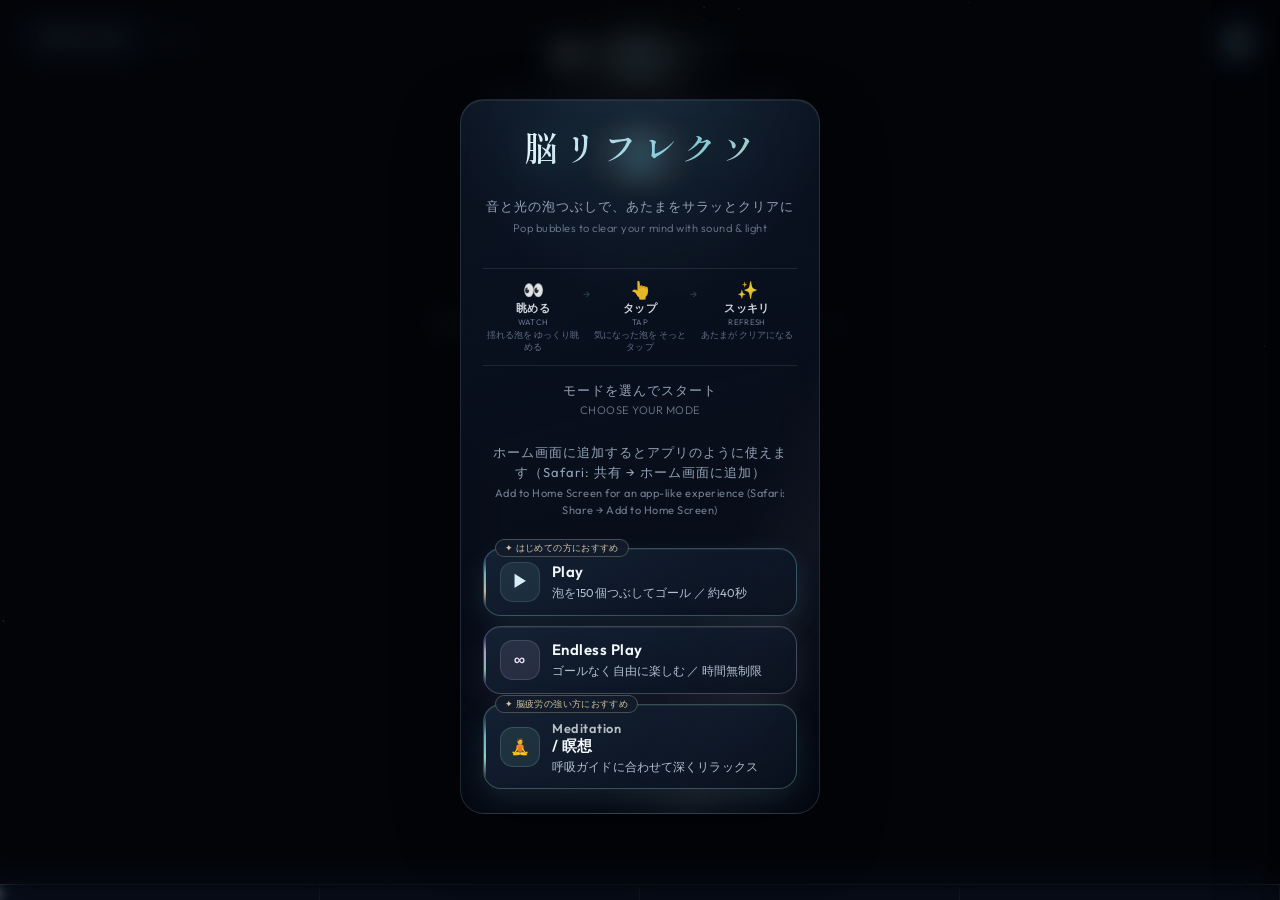
==== commit 1dfdcb2e: "tune: 泡の透明度（内部透過・抜け感）と輝度（発光エッジ・ハイライト）をさらに向上" ====
--- a/Brain_Reflexo.html
+++ b/Brain_Reflexo.html
@@ -3722,18 +3722,18 @@
         
         // 2. Body（真珠・白銀のような深みと高輝度なクリア透明感）
         const bodyGrad = ctx.createRadialGradient(-drawRadius * 0.26, -drawRadius * 0.26, drawRadius * 0.06, 0, 0, drawRadius);
-        bodyGrad.addColorStop(0, 'rgba(255, 255, 255, 0.98)');
-        bodyGrad.addColorStop(0.25, 'rgba(252, 254, 255, 0.70)');
-        bodyGrad.addColorStop(0.65, 'rgba(240, 246, 255, 0.42)'); // 中央の透明度をさらに高めて背景を美しく透かす
-        bodyGrad.addColorStop(0.90, 'rgba(215, 230, 248, 0.70)');
-        bodyGrad.addColorStop(1.0, 'rgba(160, 182, 208, 0.82)'); // 外周をしっかり締めてボケを防止
+        bodyGrad.addColorStop(0, 'rgba(255, 255, 255, 0.92)');
+        bodyGrad.addColorStop(0.25, 'rgba(252, 254, 255, 0.52)'); // 内部をしっかり透かせて透明度UP
+        bodyGrad.addColorStop(0.65, 'rgba(240, 246, 255, 0.26)'); // 背景がくっきり透ける抜け感
+        bodyGrad.addColorStop(0.90, 'rgba(215, 230, 248, 0.68)');
+        bodyGrad.addColorStop(1.0, 'rgba(160, 182, 208, 0.84)'); // 外周をしっかり締めてボケを防止
         ctx.fillStyle = bodyGrad;
         ctx.beginPath();
         ctx.arc(0, 0, drawRadius, 0, Math.PI * 2);
         ctx.fill();
         
-        // 3. クッキリ鮮明なリムライン（輪郭線）
-        ctx.strokeStyle = 'rgba(255, 255, 255, 0.98)';
+        // 3. クッキリ鮮明な高輝度リムライン（輪郭線）
+        ctx.strokeStyle = 'rgba(255, 255, 255, 1.0)';
         ctx.lineWidth = 1.8;
         ctx.beginPath();
         ctx.arc(0, 0, drawRadius - 0.9, 0, Math.PI * 2);
@@ -3742,10 +3742,11 @@
         // 4. メインハイライト（シャープで高輝度な光沢）
         const hlX = -drawRadius * 0.32;
         const hlY = -drawRadius * 0.32;
-        const hlR = drawRadius * 0.27;
+        const hlR = drawRadius * 0.28;
         const hlGrad = ctx.createRadialGradient(hlX, hlY, 0, hlX, hlY, hlR);
         hlGrad.addColorStop(0, 'rgba(255, 255, 255, 1.0)');
-        hlGrad.addColorStop(0.5, 'rgba(255, 255, 255, 0.85)');
+        hlGrad.addColorStop(0.45, 'rgba(255, 255, 255, 0.95)');
+        hlGrad.addColorStop(0.70, 'rgba(240, 246, 255, 0.50)');
         hlGrad.addColorStop(1, 'rgba(255, 255, 255, 0)');
         ctx.fillStyle = hlGrad;
         ctx.beginPath();
@@ -3757,7 +3758,7 @@
         const subHlY = drawRadius * 0.28;
         const subHlR = drawRadius * 0.18;
         const subHlGrad = ctx.createRadialGradient(subHlX, subHlY, 0, subHlX, subHlY, subHlR);
-        subHlGrad.addColorStop(0, 'rgba(255, 255, 255, 0.68)');
+        subHlGrad.addColorStop(0, 'rgba(255, 255, 255, 0.75)');
         subHlGrad.addColorStop(1, 'rgba(255, 255, 255, 0)');
         ctx.fillStyle = subHlGrad;
         ctx.beginPath();
@@ -3766,30 +3767,30 @@
     } else {
         const drawRadius = templateRadius;
         
-        // 1. 鮮やかな光彩（高輝度・高彩度なオーラ）
+        // 1. 鮮やかな光彩（高輝度・高彩度なクリアオーラ）
         const glowGrad = ctx.createRadialGradient(0, 0, drawRadius * 0.80, 0, 0, drawRadius * 1.25);
-        glowGrad.addColorStop(0, `hsla(${hue}, 100%, 80%, 0.46)`);
-        glowGrad.addColorStop(1, `hsla(${hue}, 100%, 80%, 0)`);
+        glowGrad.addColorStop(0, `hsla(${hue}, 100%, 82%, 0.48)`);
+        glowGrad.addColorStop(1, `hsla(${hue}, 100%, 82%, 0)`);
         ctx.fillStyle = glowGrad;
         ctx.beginPath();
         ctx.arc(0, 0, drawRadius * 1.25, 0, Math.PI * 2);
         ctx.fill();
         
-        // 2. Body（高い透明度と高彩度を保ちながら、輝度を引き上げたクリスタル球体）
+        // 2. Body（高い透明度と高彩度を保ちながら、輝度を引き上げたクリスタルシャボン球体）
         const bodyGrad = ctx.createRadialGradient(-drawRadius * 0.24, -drawRadius * 0.24, drawRadius * 0.06, 0, 0, drawRadius);
-        bodyGrad.addColorStop(0, `hsla(${hue}, 90%, 96%, 0.72)`); // 光の透過部（輝度UP・透明度UP）
-        bodyGrad.addColorStop(0.35, `hsla(${hue}, 92%, 80%, 0.28)`); // 内側透過層（明るく澄んだ透明感）
-        bodyGrad.addColorStop(0.72, `hsla(${hue}, 98%, 72%, 0.20)`); // 色の深みとクリアな透過（高彩度・高輝度・高透明度）
-        bodyGrad.addColorStop(0.90, `hsla(${hue}, 100%, 78%, 0.68)`); // フレネル反射部（明るく鮮明なリング）
-        bodyGrad.addColorStop(1.0, `hsla(${hue}, 100%, 82%, 0.88)`); // 外縁の鮮やかな輪郭
+        bodyGrad.addColorStop(0, `hsla(${hue}, 90%, 96%, 0.52)`); // 光の透過部（高輝度＆高い透明度）
+        bodyGrad.addColorStop(0.35, `hsla(${hue}, 94%, 82%, 0.18)`); // 内側透過層（背景がくっきり透ける）
+        bodyGrad.addColorStop(0.72, `hsla(${hue}, 98%, 74%, 0.12)`); // 色の深みと澄んだ透過感
+        bodyGrad.addColorStop(0.90, `hsla(${hue}, 100%, 80%, 0.68)`); // フレネル反射部（明るく鮮明なリング）
+        bodyGrad.addColorStop(1.0, `hsla(${hue}, 100%, 84%, 0.88)`); // 外縁の鮮やかな輪郭
         ctx.fillStyle = bodyGrad;
         ctx.beginPath();
         ctx.arc(0, 0, drawRadius, 0, Math.PI * 2);
         ctx.fill();
         
         // 3. クッキリした鮮明で明るく高彩度な光の輪郭線
-        ctx.strokeStyle = `hsla(${hue}, 100%, 90%, 0.96)`;
-        ctx.lineWidth = 1.7;
+        ctx.strokeStyle = `hsla(${hue}, 100%, 94%, 0.98)`;
+        ctx.lineWidth = 1.8;
         ctx.beginPath();
         ctx.arc(0, 0, drawRadius - 0.8, 0, Math.PI * 2);
         ctx.stroke();
@@ -3797,10 +3798,11 @@
         // 4. メインハイライト（鋭く澄んだ高輝度の輝き）
         const hlX = -drawRadius * 0.32;
         const hlY = -drawRadius * 0.32;
-        const hlR = drawRadius * 0.28;
+        const hlR = drawRadius * 0.29;
         const hlGrad = ctx.createRadialGradient(hlX, hlY, 0, hlX, hlY, hlR);
         hlGrad.addColorStop(0, 'rgba(255, 255, 255, 1.0)');
-        hlGrad.addColorStop(0.5, `hsla(${hue}, 80%, 98%, 0.88)`);
+        hlGrad.addColorStop(0.40, 'rgba(255, 255, 255, 0.95)');
+        hlGrad.addColorStop(0.65, `hsla(${hue}, 80%, 98%, 0.70)`);
         hlGrad.addColorStop(1, 'rgba(255, 255, 255, 0)');
         ctx.fillStyle = hlGrad;
         ctx.beginPath();
@@ -3812,8 +3814,8 @@
         const subHlY = drawRadius * 0.28;
         const subHlR = drawRadius * 0.18;
         const subHlGrad = ctx.createRadialGradient(subHlX, subHlY, 0, subHlX, subHlY, subHlR);
-        subHlGrad.addColorStop(0, `hsla(${hue}, 100%, 96%, 0.68)`);
-        subHlGrad.addColorStop(1, `hsla(${hue}, 100%, 96%, 0)`);
+        subHlGrad.addColorStop(0, `hsla(${hue}, 100%, 98%, 0.75)`);
+        subHlGrad.addColorStop(1, `hsla(${hue}, 100%, 98%, 0)`);
         ctx.fillStyle = subHlGrad;
         ctx.beginPath();
         ctx.arc(subHlX, subHlY, subHlR, 0, Math.PI * 2);
@@ -3888,7 +3890,7 @@
         swayAmplitude: 0.3 + Math.random() * 0.5,
         swaySpeed: 0.008 + Math.random() * 0.02,
         swayOffset: Math.random() * Math.PI * 2,
-        alpha: type === 'silver' ? 0.88 : (type === 'chain' ? 0.84 : 0.62 + Math.random() * 0.18),
+        alpha: type === 'silver' ? 0.86 : (type === 'chain' ? 0.82 : 0.58 + Math.random() * 0.16),
         pushX: 0,
         pushY: 0,
         wobble: 0,
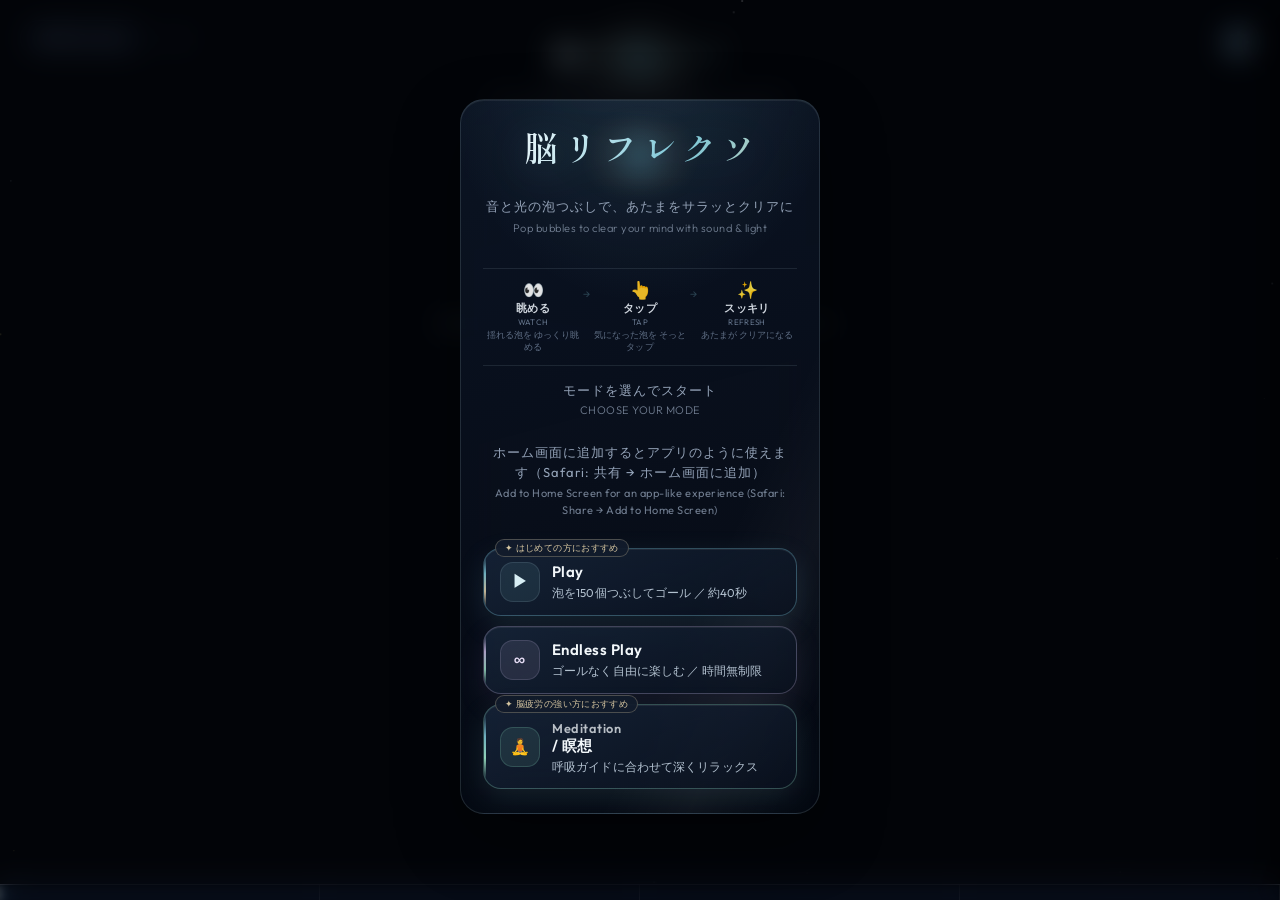
==== commit 53c7e084: "refactor: 泡描画パイプライン(getBubbleTemplate/createBubble)のコード整理と可読性・保守性向上" ====
--- a/Brain_Reflexo.html
+++ b/Brain_Reflexo.html
@@ -3676,6 +3676,14 @@
 // =============================================================
 // 4. 泡（バブル）システム（生成・浮遊・破裂・光彩）
 // =============================================================
+
+/**
+ * 泡の描画テンプレート（オフスクリーンCanvas）を生成・キャッシュする
+ * @param {'normal'|'silver'|'chain'} type 泡の種別
+ * @param {number} hue 色相角 (0-360)
+ * @param {string} colorHex 代表色HEX
+ * @returns {HTMLCanvasElement}
+ */
 function getBubbleTemplate(type, hue, colorHex) {
     const key = `${type}_${hue}`;
     if (bubbleTemplateCache[key]) {
@@ -3689,60 +3697,58 @@
     const ctx = canvas.getContext('2d');
     
     const center = canvasSize / 2;
-    const templateRadius = 60; // 基準半径
+    const r = 60; // 基準半径 (templateRadius)
     
     ctx.save();
     ctx.translate(center, center);
     
     if (type === 'silver') {
-        const drawRadius = templateRadius;
-        
-        // 1. 白銀バブルの気品ある光彩（ルミナスグローを豊かに強化）
-        // 外側にふんわり広がる柔らかな光彩
-        const outerGlowGrad = ctx.createRadialGradient(0, 0, drawRadius * 0.75, 0, 0, drawRadius * 1.95);
-        outerGlowGrad.addColorStop(0, 'rgba(255, 255, 255, 0.45)');
-        outerGlowGrad.addColorStop(0.45, 'rgba(226, 232, 240, 0.22)');
-        outerGlowGrad.addColorStop(0.75, 'rgba(203, 213, 225, 0.08)');
-        outerGlowGrad.addColorStop(1, 'rgba(203, 213, 225, 0)');
-        ctx.fillStyle = outerGlowGrad;
+        // --- 白銀バブル（真珠のような気品あるクリア発光質感） ---
+        
+        // 1. 白銀バブル専用の多段光彩（ルミナスグロー）
+        // 1-A. 外側のやわらかな広域オーラ
+        const outerGlow = ctx.createRadialGradient(0, 0, r * 0.75, 0, 0, r * 1.95);
+        outerGlow.addColorStop(0, 'rgba(255, 255, 255, 0.45)');
+        outerGlow.addColorStop(0.45, 'rgba(226, 232, 240, 0.22)');
+        outerGlow.addColorStop(0.75, 'rgba(203, 213, 225, 0.08)');
+        outerGlow.addColorStop(1, 'rgba(203, 213, 225, 0)');
+        ctx.fillStyle = outerGlow;
         ctx.beginPath();
-        ctx.arc(0, 0, drawRadius * 1.95, 0, Math.PI * 2);
+        ctx.arc(0, 0, r * 1.95, 0, Math.PI * 2);
         ctx.fill();
 
-        // 泡のすぐ外側を包む濃密な高輝度光彩
-        const innerGlowGrad = ctx.createRadialGradient(0, 0, drawRadius * 0.55, 0, 0, drawRadius * 1.45);
-        innerGlowGrad.addColorStop(0, 'rgba(255, 255, 255, 0.75)');
-        innerGlowGrad.addColorStop(0.40, 'rgba(248, 250, 252, 0.48)');
-        innerGlowGrad.addColorStop(0.75, 'rgba(226, 232, 240, 0.20)');
-        innerGlowGrad.addColorStop(1, 'rgba(226, 232, 240, 0)');
-        ctx.fillStyle = innerGlowGrad;
+        // 1-B. 泡外周を包む濃密な高輝度光彩
+        const innerGlow = ctx.createRadialGradient(0, 0, r * 0.55, 0, 0, r * 1.45);
+        innerGlow.addColorStop(0, 'rgba(255, 255, 255, 0.75)');
+        innerGlow.addColorStop(0.40, 'rgba(248, 250, 252, 0.48)');
+        innerGlow.addColorStop(0.75, 'rgba(226, 232, 240, 0.20)');
+        innerGlow.addColorStop(1, 'rgba(226, 232, 240, 0)');
+        ctx.fillStyle = innerGlow;
         ctx.beginPath();
-        ctx.arc(0, 0, drawRadius * 1.45, 0, Math.PI * 2);
+        ctx.arc(0, 0, r * 1.45, 0, Math.PI * 2);
         ctx.fill();
         
-        // 2. Body（真珠・白銀のような深みと高輝度なクリア透明感）
-        const bodyGrad = ctx.createRadialGradient(-drawRadius * 0.26, -drawRadius * 0.26, drawRadius * 0.06, 0, 0, drawRadius);
+        // 2. 球体Body（中心部の高い透明度と、外周の引き締まったエッジ）
+        const bodyGrad = ctx.createRadialGradient(-r * 0.26, -r * 0.26, r * 0.06, 0, 0, r);
         bodyGrad.addColorStop(0, 'rgba(255, 255, 255, 0.92)');
-        bodyGrad.addColorStop(0.25, 'rgba(252, 254, 255, 0.52)'); // 内部をしっかり透かせて透明度UP
-        bodyGrad.addColorStop(0.65, 'rgba(240, 246, 255, 0.26)'); // 背景がくっきり透ける抜け感
-        bodyGrad.addColorStop(0.90, 'rgba(215, 230, 248, 0.68)');
-        bodyGrad.addColorStop(1.0, 'rgba(160, 182, 208, 0.84)'); // 外周をしっかり締めてボケを防止
+        bodyGrad.addColorStop(0.25, 'rgba(252, 254, 255, 0.52)'); // 内部透過層
+        bodyGrad.addColorStop(0.65, 'rgba(240, 246, 255, 0.26)'); // 背景が透ける抜け感
+        bodyGrad.addColorStop(0.90, 'rgba(215, 230, 248, 0.68)'); // フレネル反射
+        bodyGrad.addColorStop(1.0, 'rgba(160, 182, 208, 0.84)'); // 外周リム
         ctx.fillStyle = bodyGrad;
         ctx.beginPath();
-        ctx.arc(0, 0, drawRadius, 0, Math.PI * 2);
+        ctx.arc(0, 0, r, 0, Math.PI * 2);
         ctx.fill();
         
-        // 3. クッキリ鮮明な高輝度リムライン（輪郭線）
+        // 3. 高輝度リムライン（白銀の極細輪郭線）
         ctx.strokeStyle = 'rgba(255, 255, 255, 1.0)';
         ctx.lineWidth = 1.8;
         ctx.beginPath();
-        ctx.arc(0, 0, drawRadius - 0.9, 0, Math.PI * 2);
+        ctx.arc(0, 0, r - 0.9, 0, Math.PI * 2);
         ctx.stroke();
         
-        // 4. メインハイライト（シャープで高輝度な光沢）
-        const hlX = -drawRadius * 0.32;
-        const hlY = -drawRadius * 0.32;
-        const hlR = drawRadius * 0.28;
+        // 4. メインハイライト（シャープな高輝度光沢）
+        const hlX = -r * 0.32, hlY = -r * 0.32, hlR = r * 0.28;
         const hlGrad = ctx.createRadialGradient(hlX, hlY, 0, hlX, hlY, hlR);
         hlGrad.addColorStop(0, 'rgba(255, 255, 255, 1.0)');
         hlGrad.addColorStop(0.45, 'rgba(255, 255, 255, 0.95)');
@@ -3753,52 +3759,48 @@
         ctx.arc(hlX, hlY, hlR, 0, Math.PI * 2);
         ctx.fill();
 
-        // 5. サブハイライト（対角の反射光による立体感）
-        const subHlX = drawRadius * 0.28;
-        const subHlY = drawRadius * 0.28;
-        const subHlR = drawRadius * 0.18;
-        const subHlGrad = ctx.createRadialGradient(subHlX, subHlY, 0, subHlX, subHlY, subHlR);
-        subHlGrad.addColorStop(0, 'rgba(255, 255, 255, 0.75)');
-        subHlGrad.addColorStop(1, 'rgba(255, 255, 255, 0)');
-        ctx.fillStyle = subHlGrad;
+        // 5. サブハイライト（対角の反射光）
+        const subX = r * 0.28, subY = r * 0.28, subR = r * 0.18;
+        const subGrad = ctx.createRadialGradient(subX, subY, 0, subX, subY, subR);
+        subGrad.addColorStop(0, 'rgba(255, 255, 255, 0.75)');
+        subGrad.addColorStop(1, 'rgba(255, 255, 255, 0)');
+        ctx.fillStyle = subGrad;
         ctx.beginPath();
-        ctx.arc(subHlX, subHlY, subHlR, 0, Math.PI * 2);
+        ctx.arc(subX, subY, subR, 0, Math.PI * 2);
         ctx.fill();
     } else {
-        const drawRadius = templateRadius;
-        
-        // 1. 鮮やかな光彩（高輝度・高彩度なクリアオーラ）
-        const glowGrad = ctx.createRadialGradient(0, 0, drawRadius * 0.80, 0, 0, drawRadius * 1.25);
+        // --- 通常バブル（高い透明度とビビッドな彩度・高輝度クリスタル質感） ---
+        
+        // 1. 鮮やかな光彩オーラ（外周クリアグロー）
+        const glowGrad = ctx.createRadialGradient(0, 0, r * 0.80, 0, 0, r * 1.25);
         glowGrad.addColorStop(0, `hsla(${hue}, 100%, 82%, 0.48)`);
         glowGrad.addColorStop(1, `hsla(${hue}, 100%, 82%, 0)`);
         ctx.fillStyle = glowGrad;
         ctx.beginPath();
-        ctx.arc(0, 0, drawRadius * 1.25, 0, Math.PI * 2);
+        ctx.arc(0, 0, r * 1.25, 0, Math.PI * 2);
         ctx.fill();
         
-        // 2. Body（高い透明度と高彩度を保ちながら、輝度を引き上げたクリスタルシャボン球体）
-        const bodyGrad = ctx.createRadialGradient(-drawRadius * 0.24, -drawRadius * 0.24, drawRadius * 0.06, 0, 0, drawRadius);
-        bodyGrad.addColorStop(0, `hsla(${hue}, 90%, 96%, 0.52)`); // 光の透過部（高輝度＆高い透明度）
+        // 2. 球体Body（中心部が美しく透き通り、外周に向かって色鮮やかに光るグラデーション）
+        const bodyGrad = ctx.createRadialGradient(-r * 0.24, -r * 0.24, r * 0.06, 0, 0, r);
+        bodyGrad.addColorStop(0, `hsla(${hue}, 90%, 96%, 0.52)`); // 光の透過部（高輝度＆クリア透過）
         bodyGrad.addColorStop(0.35, `hsla(${hue}, 94%, 82%, 0.18)`); // 内側透過層（背景がくっきり透ける）
-        bodyGrad.addColorStop(0.72, `hsla(${hue}, 98%, 74%, 0.12)`); // 色の深みと澄んだ透過感
-        bodyGrad.addColorStop(0.90, `hsla(${hue}, 100%, 80%, 0.68)`); // フレネル反射部（明るく鮮明なリング）
+        bodyGrad.addColorStop(0.72, `hsla(${hue}, 98%, 74%, 0.12)`); // 色の深みと澄んだ抜け感
+        bodyGrad.addColorStop(0.90, `hsla(${hue}, 100%, 80%, 0.68)`); // フレネル反射部（鮮明なリング）
         bodyGrad.addColorStop(1.0, `hsla(${hue}, 100%, 84%, 0.88)`); // 外縁の鮮やかな輪郭
         ctx.fillStyle = bodyGrad;
         ctx.beginPath();
-        ctx.arc(0, 0, drawRadius, 0, Math.PI * 2);
+        ctx.arc(0, 0, r, 0, Math.PI * 2);
         ctx.fill();
         
-        // 3. クッキリした鮮明で明るく高彩度な光の輪郭線
+        // 3. 高彩度・高輝度な輪郭線（エッジライン）
         ctx.strokeStyle = `hsla(${hue}, 100%, 94%, 0.98)`;
         ctx.lineWidth = 1.8;
         ctx.beginPath();
-        ctx.arc(0, 0, drawRadius - 0.8, 0, Math.PI * 2);
+        ctx.arc(0, 0, r - 0.8, 0, Math.PI * 2);
         ctx.stroke();
         
-        // 4. メインハイライト（鋭く澄んだ高輝度の輝き）
-        const hlX = -drawRadius * 0.32;
-        const hlY = -drawRadius * 0.32;
-        const hlR = drawRadius * 0.29;
+        // 4. メインハイライト（鋭く澄んだ高輝度の光沢）
+        const hlX = -r * 0.32, hlY = -r * 0.32, hlR = r * 0.29;
         const hlGrad = ctx.createRadialGradient(hlX, hlY, 0, hlX, hlY, hlR);
         hlGrad.addColorStop(0, 'rgba(255, 255, 255, 1.0)');
         hlGrad.addColorStop(0.40, 'rgba(255, 255, 255, 0.95)');
@@ -3809,16 +3811,14 @@
         ctx.arc(hlX, hlY, hlR, 0, Math.PI * 2);
         ctx.fill();
 
-        // 5. サブハイライト（対角の反射光による立体的な輝き）
-        const subHlX = drawRadius * 0.28;
-        const subHlY = drawRadius * 0.28;
-        const subHlR = drawRadius * 0.18;
-        const subHlGrad = ctx.createRadialGradient(subHlX, subHlY, 0, subHlX, subHlY, subHlR);
-        subHlGrad.addColorStop(0, `hsla(${hue}, 100%, 98%, 0.75)`);
-        subHlGrad.addColorStop(1, `hsla(${hue}, 100%, 98%, 0)`);
-        ctx.fillStyle = subHlGrad;
+        // 5. サブハイライト（対角の反射光）
+        const subX = r * 0.28, subY = r * 0.28, subR = r * 0.18;
+        const subGrad = ctx.createRadialGradient(subX, subY, 0, subX, subY, subR);
+        subGrad.addColorStop(0, `hsla(${hue}, 100%, 98%, 0.75)`);
+        subGrad.addColorStop(1, `hsla(${hue}, 100%, 98%, 0)`);
+        ctx.fillStyle = subGrad;
         ctx.beginPath();
-        ctx.arc(subHlX, subHlY, subHlR, 0, Math.PI * 2);
+        ctx.arc(subX, subY, subR, 0, Math.PI * 2);
         ctx.fill();
     }
     
@@ -3878,6 +3878,11 @@
     
     // 浮遊速度の決定（基準の2.4倍）
     let vy = (type === 'silver' ? -(0.25 + Math.random() * 0.35) : -(0.3 + Math.random() * 0.5)) * 2.4;
+
+    // 泡種別ごとの基準透明度（抜け感と視認性の最適バランス）
+    const alpha = type === 'silver'
+        ? 0.86
+        : (type === 'chain' ? 0.82 : 0.58 + Math.random() * 0.16);
     
     bubbles.push({
         type: type,
@@ -3890,7 +3895,7 @@
         swayAmplitude: 0.3 + Math.random() * 0.5,
         swaySpeed: 0.008 + Math.random() * 0.02,
         swayOffset: Math.random() * Math.PI * 2,
-        alpha: type === 'silver' ? 0.86 : (type === 'chain' ? 0.82 : 0.58 + Math.random() * 0.16),
+        alpha: alpha,
         pushX: 0,
         pushY: 0,
         wobble: 0,
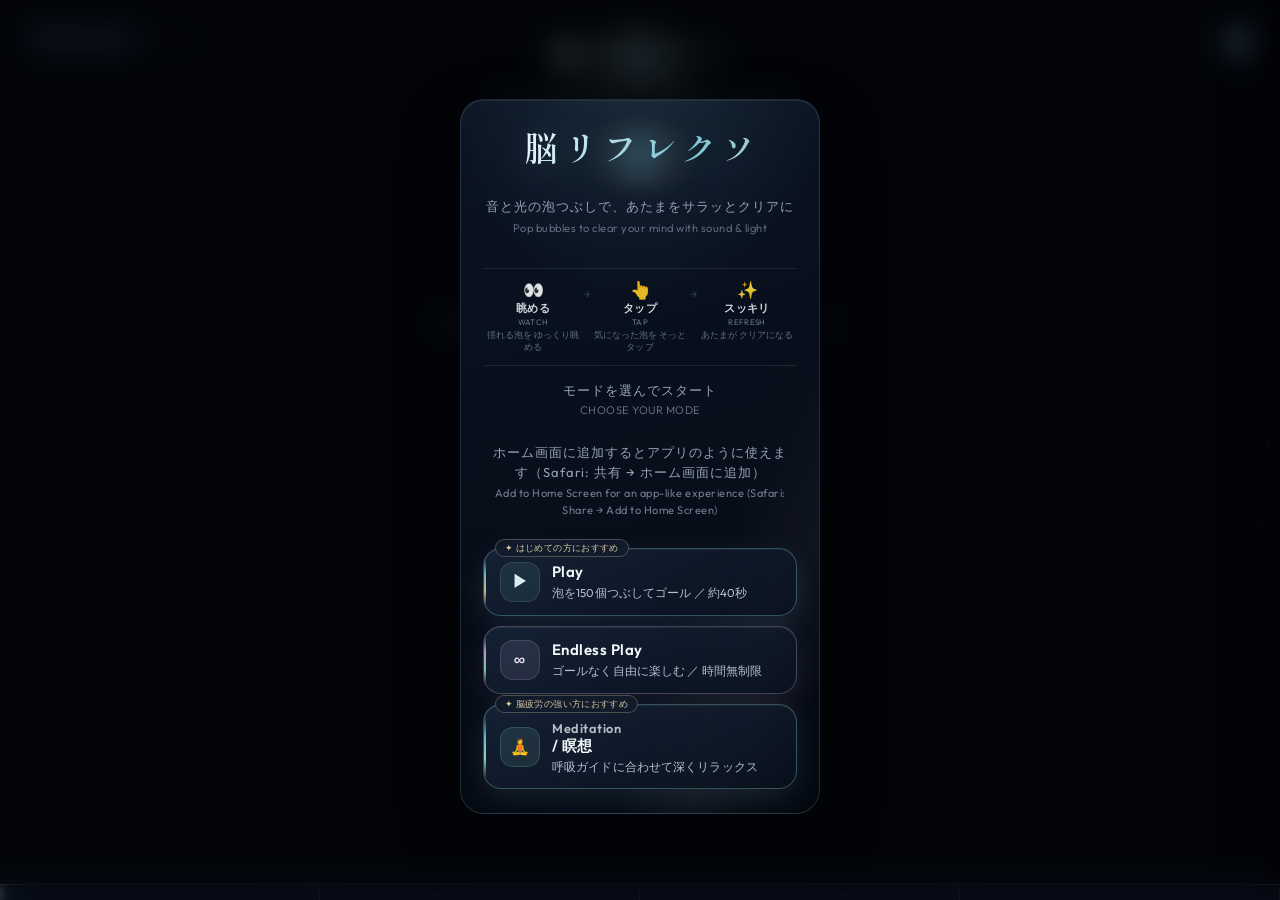
==== commit d51c8820: "refactor: 泡システム(updateBubbles/drawBubbles)の責務分離と描画ループ最適化" ====
--- a/Brain_Reflexo.html
+++ b/Brain_Reflexo.html
@@ -3913,16 +3913,75 @@
     });
 }
 
+// 泡の更新処理：ポップ（破裂）アニメーションの進行
+function updateBubblePopAnimation(b) {
+    b.popFrame++;
+    const progress = b.popFrame / b.popMaxFrames;
+    
+    // アスペクト比を弾性イージングで変形させる「ぷにゅん」破裂演出
+    if (progress < 0.3) {
+        // タップ直後 (0〜30%): 横に潰れて膨らむ（ぷにゅっ）
+        const factor = Math.sin((progress / 0.3) * Math.PI);
+        b.popScaleX = 1 + factor * 0.35;
+        b.popScaleY = 1 - factor * 0.22;
+    } else {
+        // 後半 (30〜100%): 縦に伸びながら消滅
+        const t = (progress - 0.3) / 0.7;
+        b.popScaleX = 1.35 * (1 - t);
+        b.popScaleY = 1.48 * (1 - t);
+    }
+    b.popScale = b.popScaleX; // 後方互換性維持
+    
+    // ピーク時 (30%経過時) に波紋と粒子を発生（瞑想モード時は刺激抑制のためスキップ）
+    if (!b.popTriggered && progress >= 0.3) {
+        b.popTriggered = true;
+        if (!meditationMode) {
+            const rippleSize = 115 + Math.min(comboCount, 12) * 24;
+            const particleCount = 10 + Math.min(comboCount, 12) * 4;
+            const rippleSpeed = 2.8 + Math.min(comboCount, 12) * 0.3;
+            
+            createShowerRipple(b.x, b.y, rippleSize, rippleSpeed, b.hue);
+            createShowerParticles(b.x, b.y, particleCount, b.hue, false);
+        }
+    }
+    
+    // アニメーション完了フラグ
+    return b.popFrame >= b.popMaxFrames;
+}
+
+// 泡の更新処理：通常の浮遊物理演算
+function updateBubblePhysics(b) {
+    b.time++;
+    const speedMultiplier = feverActive ? 1.8 : 1.0;
+    
+    // ゆらゆら移動成分の加算
+    const baseDy = b.vy * speedMultiplier;
+    const baseDx = Math.sin(b.time * b.swaySpeed * speedMultiplier + b.swayOffset) * b.swayAmplitude * speedMultiplier;
+    
+    b.y += baseDy;
+    b.x += baseDx;
+    
+    // 画面端の折り返し・クランプ
+    if (b.x - b.radius < 0) {
+        b.x = b.radius;
+    }
+    if (showerCanvas && b.x + b.radius > viewW) {
+        b.x = viewW - b.radius;
+    }
+    
+    // 画面上部に完全に抜けたら削除対象
+    return (b.y + b.radius < -30);
+}
+
+// 全ての泡の状態を更新
 function updateBubbles(timestamp) {
-    // 新しい泡のスポーン（ゲームが進行中のみ）
+    // 1. 新しい泡のスポーン判定（ゲーム中のみ）
     if (gameActive) {
-        // フィーバー終了チェック
         if (feverActive && performance.now() > feverEndTime) {
             feverActive = false;
         }
         
         let limit = feverActive ? FEVER_MAX_BUBBLES : MAX_BUBBLES;
-        // オーロラ（フィーバータイム）が出ている間は球の発生率を4倍にする（間隔を1/4に）
         let spawnMin = feverActive ? Math.floor(BUBBLE_SPAWN_MIN / 4) : BUBBLE_SPAWN_MIN;
         let spawnMax = feverActive ? Math.floor(BUBBLE_SPAWN_MAX / 4) : BUBBLE_SPAWN_MAX;
         
@@ -3938,137 +3997,81 @@
         }
     }
     
-    // 各泡の更新
+    // 2. 各泡の更新と寿命管理
     for (let i = bubbles.length - 1; i >= 0; i--) {
         const b = bubbles[i];
 
-        // 連鎖予約のまま残った泡を復帰（無反応タップの原因）
+        // 連鎖予約のまま残った泡を安全に復帰（無反応タップの防止ガード）
         if (b.reserved && !b.popping && b.reservedAt && (performance.now() - b.reservedAt > 4000)) {
             b.reserved = false;
             b.reservedAt = 0;
         }
         
         if (b.popping) {
-            // ポップアニメーション
-            b.popFrame++;
-            const progress = b.popFrame / b.popMaxFrames;
-            
-            // アスペクト比を弾性イージングで変形させる「ぷにゅん」破裂
-            if (progress < 0.3) {
-                // タップ直後の30%の時間で、一瞬「横に潰れて膨らむ」（ぷにゅっ）
-                const factor = Math.sin((progress / 0.3) * Math.PI);
-                b.popScaleX = 1 + factor * 0.35;
-                b.popScaleY = 1 - factor * 0.22;
-            } else {
-                // 後半の70%の時間で、「縦にビヨーンと伸びながら消滅する」
-                const t = (progress - 0.3) / 0.7;
-                b.popScaleX = 1.35 * (1 - t);
-                b.popScaleY = 1.48 * (1 - t);
-            }
-            
-            b.popScale = b.popScaleX; // 後方互換性維持
-            
-            // ピーク時に波紋と粒子を発生（瞑想モード時は刺激を避けるため発生させない）
-            if (!b.popTriggered && progress >= 0.3) {
-                b.popTriggered = true;
-                
-                if (!meditationMode) {
-                    const rippleSize = 115 + Math.min(comboCount, 12) * 24;
-                    const particleCount = 10 + Math.min(comboCount, 12) * 4;
-                    const rippleSpeed = 2.8 + Math.min(comboCount, 12) * 0.3;
-                    
-                    createShowerRipple(b.x, b.y, rippleSize, rippleSpeed, b.hue);
-                    createShowerParticles(b.x, b.y, particleCount, b.hue, false);
-                }
-            }
-            
-            // アニメーション完了で削除
-            if (b.popFrame >= b.popMaxFrames) {
+            const isFinished = updateBubblePopAnimation(b);
+            if (isFinished) {
                 bubbles.splice(i, 1);
-                continue;
             }
         } else {
-            // 通常の浮遊更新
-            b.time++;
-            const speedMultiplier = feverActive ? 1.8 : 1.0;
-            
-            // 元のゆらゆら移動成分
-            const baseDy = b.vy * speedMultiplier;
-            const baseDx = Math.sin(b.time * b.swaySpeed * speedMultiplier + b.swayOffset) * b.swayAmplitude * speedMultiplier;
-            
-            b.y += baseDy;
-            b.x += baseDx;
-            
-            // 画面端で折り返し（元の端での固定処理に復元）
-            if (b.x - b.radius < 0) {
-                b.x = b.radius;
-            }
-            if (showerCanvas && b.x + b.radius > viewW) {
-                b.x = viewW - b.radius;
-            }
-            
-            // 画面の上に抜けたら削除
-            if (b.y + b.radius < -30) {
+            const isOutOfScreen = updateBubblePhysics(b);
+            if (isOutOfScreen) {
                 bubbles.splice(i, 1);
             }
         }
     }
 }
 
+// 単一の泡を描画（座標変換・スケール・アルファ・テンプレート転写）
+function drawSingleBubble(ctx, b) {
+    const drawRadius = b.radius;
+    if (drawRadius <= 0.5) return;
+    
+    // ポップ時のみアスペクト比スケールを変形（浮遊時は真球）
+    const scaleX = b.popping ? (b.popScaleX || 1) : 1;
+    const scaleY = b.popping ? (b.popScaleY || 1) : 1;
+
+    // ジャイロによる視差効果（手前のバブルほど大きく動くパララックス）
+    const bOffsetX = currentGyroX * 0.4 * b.radius;
+    const bOffsetY = currentGyroY * 0.4 * b.radius;
+
+    // ポップ中のフェードアウト係数
+    const alphaMultiplier = b.popping ? Math.max(0, 1 - (b.popFrame / b.popMaxFrames)) : 1;
+
+    ctx.save();
+    ctx.translate(b.x + bOffsetX, b.y + bOffsetY);
+    ctx.scale(scaleX, scaleY);
+    ctx.globalAlpha = b.alpha * alphaMultiplier;
+
+    // テンプレートの描画（連鎖バブルは白銀テンプレートを流用して軽量化）
+    const template = (b.type === 'chain')
+        ? getBubbleTemplate('silver', 210, '#cbd5e1')
+        : getBubbleTemplate(b.type, b.hue, b.color);
+    
+    const size = 256 * (drawRadius / 60);
+    ctx.drawImage(template, -size / 2, -size / 2, size, size);
+
+    // 連鎖バブル専用の回転破線リング
+    if (b.type === 'chain') {
+        ctx.save();
+        ctx.rotate(b.time * 0.025);
+        ctx.strokeStyle = 'rgba(226, 232, 240, 0.5)';
+        ctx.lineWidth = 1.5;
+        ctx.setLineDash([4, 6]);
+        ctx.beginPath();
+        ctx.arc(0, 0, drawRadius * 1.18, 0, Math.PI * 2);
+        ctx.stroke();
+        ctx.restore();
+    }
+
+    ctx.restore();
+}
+
+// 全ての泡を Canvas に描画
 function drawBubbles() {
     if (!showerCtx) return;
-    
-    bubbles.forEach(b => {
-        const drawRadius = b.radius;
-        if (drawRadius <= 0.5) return;
-        
-        let scaleX = 1;
-        let scaleY = 1;
-        
-        // ポップ時のみアスペクト比スケールをかける（浮遊時は完全な円）
-        if (b.popping) {
-            scaleX = b.popScaleX || 1;
-            scaleY = b.popScaleY || 1;
-        }
-
-        showerCtx.save();
-        
-        // ジャイロによる視差効果（手前のバブルほど大きく動くパララックス）
-        const bOffsetX = currentGyroX * 0.4 * b.radius;
-        const bOffsetY = currentGyroY * 0.4 * b.radius;
-        
-        // 座標系をバブルの中心に移動させ、アスペクト比スケールをかける
-        showerCtx.translate(b.x + bOffsetX, b.y + bOffsetY);
-        showerCtx.scale(scaleX, scaleY);
-        
-        // ポップ中はフェードアウト
-        const alphaMultiplier = b.popping ? Math.max(0, 1 - (b.popFrame / b.popMaxFrames)) : 1;
-        showerCtx.globalAlpha = b.alpha * alphaMultiplier;
-        
-        if (b.type === 'silver' || b.type === 'normal') {
-            const template = getBubbleTemplate(b.type, b.hue, b.color);
-            const size = 256 * (drawRadius / 60);
-            showerCtx.drawImage(template, -size / 2, -size / 2, size, size);
-        } else if (b.type === 'chain') {
-            // 連鎖バブルは事前キャッシュされたシルバーテンプレートを流用して軽量描画
-            const template = getBubbleTemplate('silver', 210, '#cbd5e1');
-            const size = 256 * (drawRadius / 60);
-            showerCtx.drawImage(template, -size / 2, -size / 2, size, size);
-            
-            // 回転リングのみ追加描画（グラデーション生成なし）
-            showerCtx.save();
-            showerCtx.rotate(b.time * 0.025);
-            showerCtx.strokeStyle = 'rgba(226, 232, 240, 0.5)';
-            showerCtx.lineWidth = 1.5;
-            showerCtx.setLineDash([4, 6]);
-            showerCtx.beginPath();
-            showerCtx.arc(0, 0, drawRadius * 1.18, 0, Math.PI * 2);
-            showerCtx.stroke();
-            showerCtx.restore();
-        }
-        
-        showerCtx.restore();
-    });
+    for (let i = 0; i < bubbles.length; i++) {
+        drawSingleBubble(showerCtx, bubbles[i]);
+    }
 }
 
 function incrementPopProgress() {
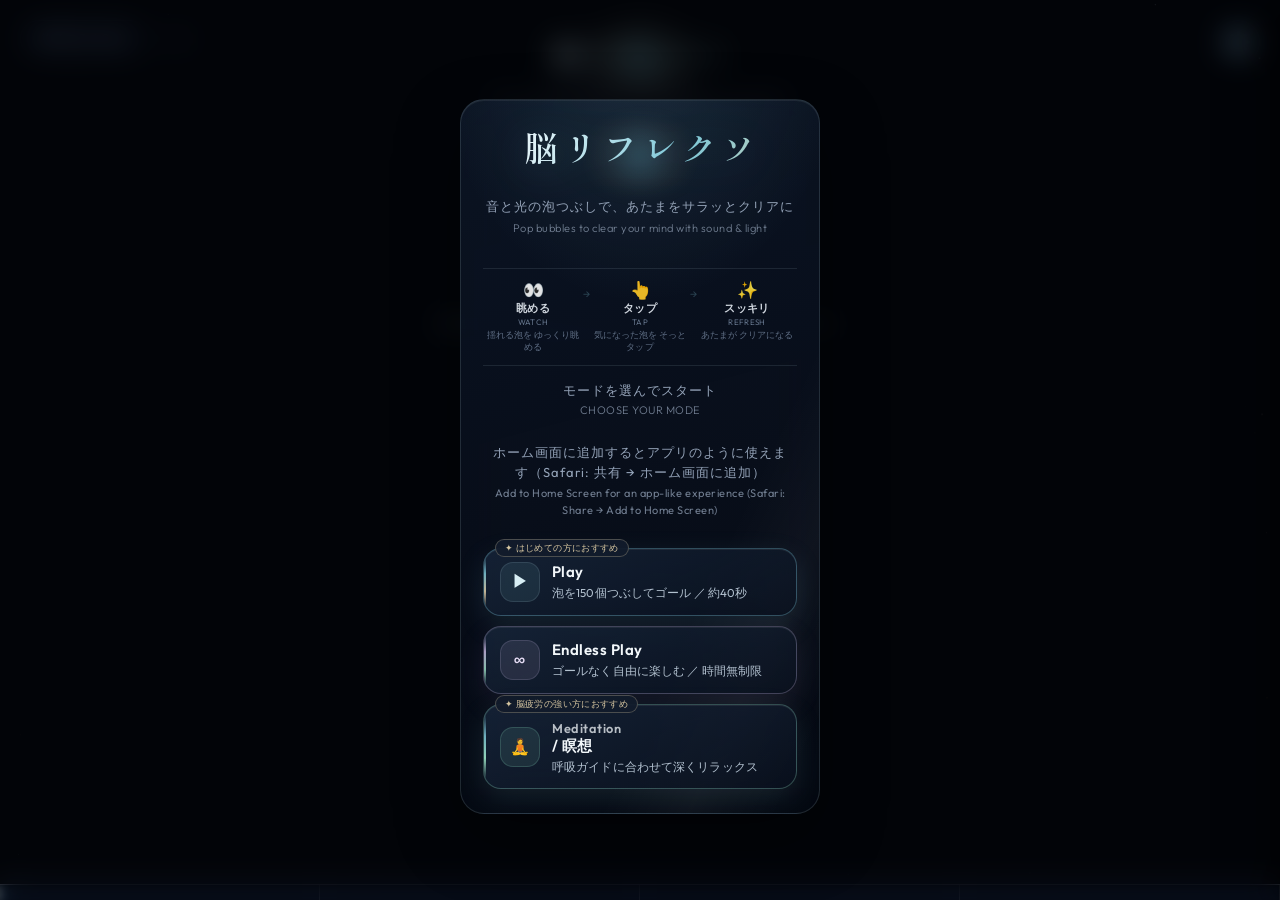
==== commit feecc86b: "tune: 泡の色彩の鮮やかさ（色純度・発色）を向上し、白飛びを抑えたリッチなジュエルカラーに調整" ====
--- a/Brain_Reflexo.html
+++ b/Brain_Reflexo.html
@@ -3769,31 +3769,31 @@
         ctx.arc(subX, subY, subR, 0, Math.PI * 2);
         ctx.fill();
     } else {
-        // --- 通常バブル（高い透明度とビビッドな彩度・高輝度クリスタル質感） ---
-        
-        // 1. 鮮やかな光彩オーラ（外周クリアグロー）
+        // --- 通常バブル（高い透明度と鮮烈なジュエルカラー・クリスタル質感） ---
+        
+        // 1. 鮮やかな光彩オーラ（純度の高い色鮮やかなグロー）
         const glowGrad = ctx.createRadialGradient(0, 0, r * 0.80, 0, 0, r * 1.25);
-        glowGrad.addColorStop(0, `hsla(${hue}, 100%, 82%, 0.48)`);
-        glowGrad.addColorStop(1, `hsla(${hue}, 100%, 82%, 0)`);
+        glowGrad.addColorStop(0, `hsla(${hue}, 100%, 68%, 0.50)`);
+        glowGrad.addColorStop(1, `hsla(${hue}, 100%, 68%, 0)`);
         ctx.fillStyle = glowGrad;
         ctx.beginPath();
         ctx.arc(0, 0, r * 1.25, 0, Math.PI * 2);
         ctx.fill();
         
-        // 2. 球体Body（中心部が美しく透き通り、外周に向かって色鮮やかに光るグラデーション）
+        // 2. 球体Body（中心部は透明感を保ち、外周にかけて色鮮やかに発色）
         const bodyGrad = ctx.createRadialGradient(-r * 0.24, -r * 0.24, r * 0.06, 0, 0, r);
-        bodyGrad.addColorStop(0, `hsla(${hue}, 90%, 96%, 0.52)`); // 光の透過部（高輝度＆クリア透過）
-        bodyGrad.addColorStop(0.35, `hsla(${hue}, 94%, 82%, 0.18)`); // 内側透過層（背景がくっきり透ける）
-        bodyGrad.addColorStop(0.72, `hsla(${hue}, 98%, 74%, 0.12)`); // 色の深みと澄んだ抜け感
-        bodyGrad.addColorStop(0.90, `hsla(${hue}, 100%, 80%, 0.68)`); // フレネル反射部（鮮明なリング）
-        bodyGrad.addColorStop(1.0, `hsla(${hue}, 100%, 84%, 0.88)`); // 外縁の鮮やかな輪郭
+        bodyGrad.addColorStop(0, `hsla(${hue}, 100%, 92%, 0.52)`); // 光の透過部（高輝度エミッション）
+        bodyGrad.addColorStop(0.35, `hsla(${hue}, 100%, 75%, 0.18)`); // 内側透過層（背景がくっきり透ける）
+        bodyGrad.addColorStop(0.70, `hsla(${hue}, 100%, 65%, 0.14)`); // 色の深みと豊かな彩度
+        bodyGrad.addColorStop(0.88, `hsla(${hue}, 100%, 68%, 0.72)`); // フレネル反射部（鮮やかに発色するリング）
+        bodyGrad.addColorStop(1.0, `hsla(${hue}, 100%, 72%, 0.90)`); // 外縁の鮮やかな輪郭
         ctx.fillStyle = bodyGrad;
         ctx.beginPath();
         ctx.arc(0, 0, r, 0, Math.PI * 2);
         ctx.fill();
         
-        // 3. 高彩度・高輝度な輪郭線（エッジライン）
-        ctx.strokeStyle = `hsla(${hue}, 100%, 94%, 0.98)`;
+        // 3. 高彩度・鮮明な光の輪郭線（エッジライン）
+        ctx.strokeStyle = `hsla(${hue}, 100%, 82%, 0.96)`;
         ctx.lineWidth = 1.8;
         ctx.beginPath();
         ctx.arc(0, 0, r - 0.8, 0, Math.PI * 2);
@@ -3804,7 +3804,7 @@
         const hlGrad = ctx.createRadialGradient(hlX, hlY, 0, hlX, hlY, hlR);
         hlGrad.addColorStop(0, 'rgba(255, 255, 255, 1.0)');
         hlGrad.addColorStop(0.40, 'rgba(255, 255, 255, 0.95)');
-        hlGrad.addColorStop(0.65, `hsla(${hue}, 80%, 98%, 0.70)`);
+        hlGrad.addColorStop(0.65, `hsla(${hue}, 90%, 92%, 0.70)`);
         hlGrad.addColorStop(1, 'rgba(255, 255, 255, 0)');
         ctx.fillStyle = hlGrad;
         ctx.beginPath();
@@ -3814,8 +3814,8 @@
         // 5. サブハイライト（対角の反射光）
         const subX = r * 0.28, subY = r * 0.28, subR = r * 0.18;
         const subGrad = ctx.createRadialGradient(subX, subY, 0, subX, subY, subR);
-        subGrad.addColorStop(0, `hsla(${hue}, 100%, 98%, 0.75)`);
-        subGrad.addColorStop(1, `hsla(${hue}, 100%, 98%, 0)`);
+        subGrad.addColorStop(0, `hsla(${hue}, 100%, 94%, 0.75)`);
+        subGrad.addColorStop(1, `hsla(${hue}, 100%, 94%, 0)`);
         ctx.fillStyle = subGrad;
         ctx.beginPath();
         ctx.arc(subX, subY, subR, 0, Math.PI * 2);
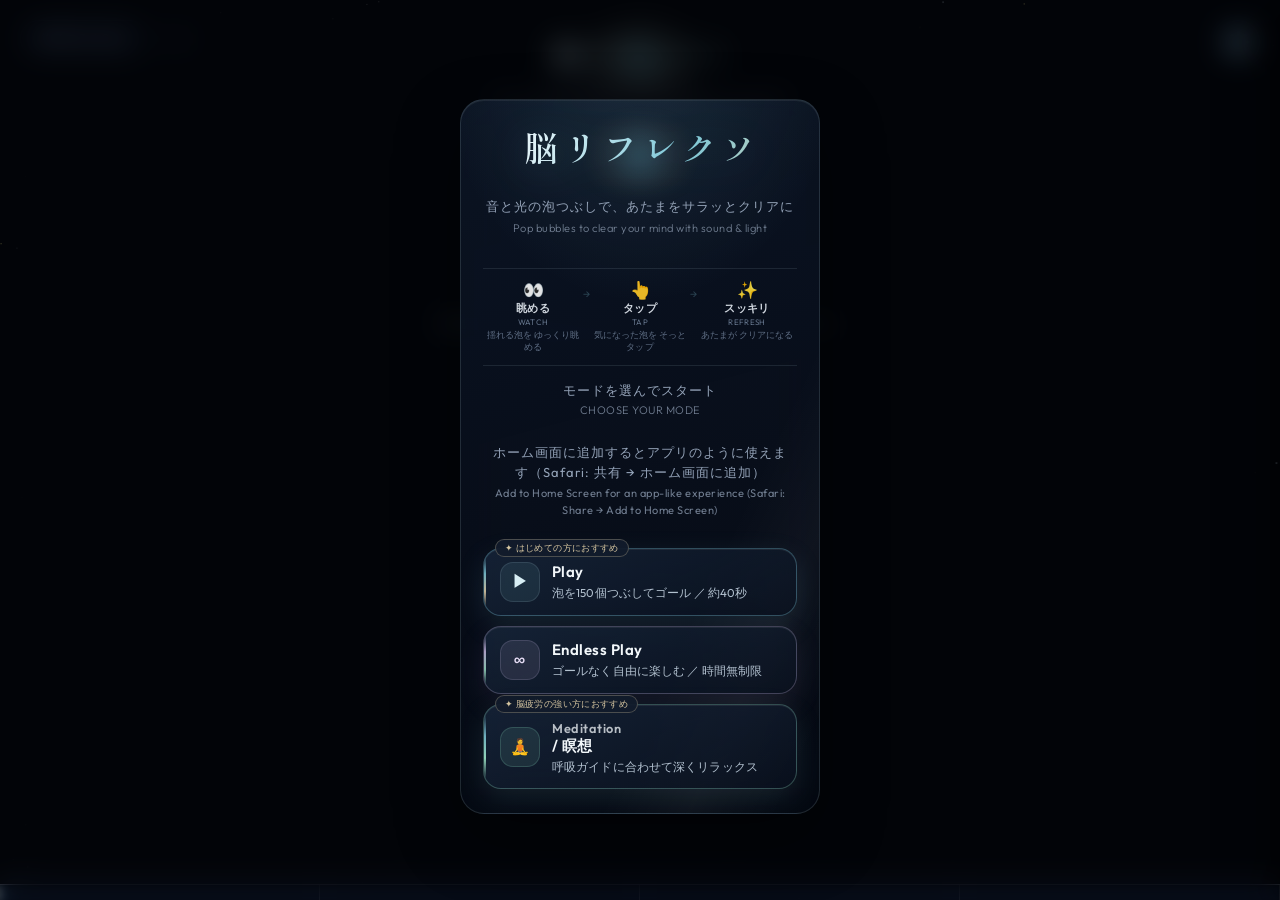
==== commit 25a399ca: "revert: コミット f49710e の状態へ巻き戻し" ====
--- a/Brain_Reflexo.html
+++ b/Brain_Reflexo.html
@@ -3676,14 +3676,6 @@
 // =============================================================
 // 4. 泡（バブル）システム（生成・浮遊・破裂・光彩）
 // =============================================================
-
-/**
- * 泡の描画テンプレート（オフスクリーンCanvas）を生成・キャッシュする
- * @param {'normal'|'silver'|'chain'} type 泡の種別
- * @param {number} hue 色相角 (0-360)
- * @param {string} colorHex 代表色HEX
- * @returns {HTMLCanvasElement}
- */
 function getBubbleTemplate(type, hue, colorHex) {
     const key = `${type}_${hue}`;
     if (bubbleTemplateCache[key]) {
@@ -3697,128 +3689,134 @@
     const ctx = canvas.getContext('2d');
     
     const center = canvasSize / 2;
-    const r = 60; // 基準半径 (templateRadius)
+    const templateRadius = 60; // 基準半径
     
     ctx.save();
     ctx.translate(center, center);
     
     if (type === 'silver') {
-        // --- 白銀バブル（真珠のような気品あるクリア発光質感） ---
-        
-        // 1. 白銀バブル専用の多段光彩（ルミナスグロー）
-        // 1-A. 外側のやわらかな広域オーラ
-        const outerGlow = ctx.createRadialGradient(0, 0, r * 0.75, 0, 0, r * 1.95);
-        outerGlow.addColorStop(0, 'rgba(255, 255, 255, 0.45)');
-        outerGlow.addColorStop(0.45, 'rgba(226, 232, 240, 0.22)');
-        outerGlow.addColorStop(0.75, 'rgba(203, 213, 225, 0.08)');
-        outerGlow.addColorStop(1, 'rgba(203, 213, 225, 0)');
-        ctx.fillStyle = outerGlow;
+        const drawRadius = templateRadius;
+        
+        // 1. 白銀バブルの気品ある光彩（ルミナスグローを豊かに強化）
+        // 外側にふんわり広がる柔らかな光彩
+        const outerGlowGrad = ctx.createRadialGradient(0, 0, drawRadius * 0.75, 0, 0, drawRadius * 1.95);
+        outerGlowGrad.addColorStop(0, 'rgba(255, 255, 255, 0.45)');
+        outerGlowGrad.addColorStop(0.45, 'rgba(226, 232, 240, 0.22)');
+        outerGlowGrad.addColorStop(0.75, 'rgba(203, 213, 225, 0.08)');
+        outerGlowGrad.addColorStop(1, 'rgba(203, 213, 225, 0)');
+        ctx.fillStyle = outerGlowGrad;
         ctx.beginPath();
-        ctx.arc(0, 0, r * 1.95, 0, Math.PI * 2);
+        ctx.arc(0, 0, drawRadius * 1.95, 0, Math.PI * 2);
         ctx.fill();
 
-        // 1-B. 泡外周を包む濃密な高輝度光彩
-        const innerGlow = ctx.createRadialGradient(0, 0, r * 0.55, 0, 0, r * 1.45);
-        innerGlow.addColorStop(0, 'rgba(255, 255, 255, 0.75)');
-        innerGlow.addColorStop(0.40, 'rgba(248, 250, 252, 0.48)');
-        innerGlow.addColorStop(0.75, 'rgba(226, 232, 240, 0.20)');
-        innerGlow.addColorStop(1, 'rgba(226, 232, 240, 0)');
-        ctx.fillStyle = innerGlow;
+        // 泡のすぐ外側を包む濃密な高輝度光彩
+        const innerGlowGrad = ctx.createRadialGradient(0, 0, drawRadius * 0.55, 0, 0, drawRadius * 1.45);
+        innerGlowGrad.addColorStop(0, 'rgba(255, 255, 255, 0.75)');
+        innerGlowGrad.addColorStop(0.40, 'rgba(248, 250, 252, 0.48)');
+        innerGlowGrad.addColorStop(0.75, 'rgba(226, 232, 240, 0.20)');
+        innerGlowGrad.addColorStop(1, 'rgba(226, 232, 240, 0)');
+        ctx.fillStyle = innerGlowGrad;
         ctx.beginPath();
-        ctx.arc(0, 0, r * 1.45, 0, Math.PI * 2);
+        ctx.arc(0, 0, drawRadius * 1.45, 0, Math.PI * 2);
         ctx.fill();
         
-        // 2. 球体Body（中心部の高い透明度と、外周の引き締まったエッジ）
-        const bodyGrad = ctx.createRadialGradient(-r * 0.26, -r * 0.26, r * 0.06, 0, 0, r);
-        bodyGrad.addColorStop(0, 'rgba(255, 255, 255, 0.92)');
-        bodyGrad.addColorStop(0.25, 'rgba(252, 254, 255, 0.52)'); // 内部透過層
-        bodyGrad.addColorStop(0.65, 'rgba(240, 246, 255, 0.26)'); // 背景が透ける抜け感
-        bodyGrad.addColorStop(0.90, 'rgba(215, 230, 248, 0.68)'); // フレネル反射
-        bodyGrad.addColorStop(1.0, 'rgba(160, 182, 208, 0.84)'); // 外周リム
+        // 2. Body（真珠・白銀のような深みと高輝度なクリア透明感）
+        const bodyGrad = ctx.createRadialGradient(-drawRadius * 0.26, -drawRadius * 0.26, drawRadius * 0.06, 0, 0, drawRadius);
+        bodyGrad.addColorStop(0, 'rgba(255, 255, 255, 0.98)');
+        bodyGrad.addColorStop(0.25, 'rgba(252, 254, 255, 0.70)');
+        bodyGrad.addColorStop(0.65, 'rgba(240, 246, 255, 0.42)'); // 中央の透明度をさらに高めて背景を美しく透かす
+        bodyGrad.addColorStop(0.90, 'rgba(215, 230, 248, 0.70)');
+        bodyGrad.addColorStop(1.0, 'rgba(160, 182, 208, 0.82)'); // 外周をしっかり締めてボケを防止
         ctx.fillStyle = bodyGrad;
         ctx.beginPath();
-        ctx.arc(0, 0, r, 0, Math.PI * 2);
+        ctx.arc(0, 0, drawRadius, 0, Math.PI * 2);
         ctx.fill();
         
-        // 3. 高輝度リムライン（白銀の極細輪郭線）
-        ctx.strokeStyle = 'rgba(255, 255, 255, 1.0)';
+        // 3. クッキリ鮮明なリムライン（輪郭線）
+        ctx.strokeStyle = 'rgba(255, 255, 255, 0.98)';
         ctx.lineWidth = 1.8;
         ctx.beginPath();
-        ctx.arc(0, 0, r - 0.9, 0, Math.PI * 2);
+        ctx.arc(0, 0, drawRadius - 0.9, 0, Math.PI * 2);
         ctx.stroke();
         
-        // 4. メインハイライト（シャープな高輝度光沢）
-        const hlX = -r * 0.32, hlY = -r * 0.32, hlR = r * 0.28;
+        // 4. メインハイライト（シャープで高輝度な光沢）
+        const hlX = -drawRadius * 0.32;
+        const hlY = -drawRadius * 0.32;
+        const hlR = drawRadius * 0.27;
         const hlGrad = ctx.createRadialGradient(hlX, hlY, 0, hlX, hlY, hlR);
         hlGrad.addColorStop(0, 'rgba(255, 255, 255, 1.0)');
-        hlGrad.addColorStop(0.45, 'rgba(255, 255, 255, 0.95)');
-        hlGrad.addColorStop(0.70, 'rgba(240, 246, 255, 0.50)');
+        hlGrad.addColorStop(0.5, 'rgba(255, 255, 255, 0.85)');
         hlGrad.addColorStop(1, 'rgba(255, 255, 255, 0)');
         ctx.fillStyle = hlGrad;
         ctx.beginPath();
         ctx.arc(hlX, hlY, hlR, 0, Math.PI * 2);
         ctx.fill();
 
-        // 5. サブハイライト（対角の反射光）
-        const subX = r * 0.28, subY = r * 0.28, subR = r * 0.18;
-        const subGrad = ctx.createRadialGradient(subX, subY, 0, subX, subY, subR);
-        subGrad.addColorStop(0, 'rgba(255, 255, 255, 0.75)');
-        subGrad.addColorStop(1, 'rgba(255, 255, 255, 0)');
-        ctx.fillStyle = subGrad;
+        // 5. サブハイライト（対角の反射光による立体感）
+        const subHlX = drawRadius * 0.28;
+        const subHlY = drawRadius * 0.28;
+        const subHlR = drawRadius * 0.18;
+        const subHlGrad = ctx.createRadialGradient(subHlX, subHlY, 0, subHlX, subHlY, subHlR);
+        subHlGrad.addColorStop(0, 'rgba(255, 255, 255, 0.68)');
+        subHlGrad.addColorStop(1, 'rgba(255, 255, 255, 0)');
+        ctx.fillStyle = subHlGrad;
         ctx.beginPath();
-        ctx.arc(subX, subY, subR, 0, Math.PI * 2);
+        ctx.arc(subHlX, subHlY, subHlR, 0, Math.PI * 2);
         ctx.fill();
     } else {
-        // --- 通常バブル（高い透明度と鮮烈なジュエルカラー・クリスタル質感） ---
-        
-        // 1. 鮮やかな光彩オーラ（純度の高い色鮮やかなグロー）
-        const glowGrad = ctx.createRadialGradient(0, 0, r * 0.80, 0, 0, r * 1.25);
-        glowGrad.addColorStop(0, `hsla(${hue}, 100%, 68%, 0.50)`);
-        glowGrad.addColorStop(1, `hsla(${hue}, 100%, 68%, 0)`);
+        const drawRadius = templateRadius;
+        
+        // 1. 鮮やかな光彩（高輝度・高彩度なオーラ）
+        const glowGrad = ctx.createRadialGradient(0, 0, drawRadius * 0.80, 0, 0, drawRadius * 1.25);
+        glowGrad.addColorStop(0, `hsla(${hue}, 100%, 80%, 0.46)`);
+        glowGrad.addColorStop(1, `hsla(${hue}, 100%, 80%, 0)`);
         ctx.fillStyle = glowGrad;
         ctx.beginPath();
-        ctx.arc(0, 0, r * 1.25, 0, Math.PI * 2);
+        ctx.arc(0, 0, drawRadius * 1.25, 0, Math.PI * 2);
         ctx.fill();
         
-        // 2. 球体Body（中心部は透明感を保ち、外周にかけて色鮮やかに発色）
-        const bodyGrad = ctx.createRadialGradient(-r * 0.24, -r * 0.24, r * 0.06, 0, 0, r);
-        bodyGrad.addColorStop(0, `hsla(${hue}, 100%, 92%, 0.52)`); // 光の透過部（高輝度エミッション）
-        bodyGrad.addColorStop(0.35, `hsla(${hue}, 100%, 75%, 0.18)`); // 内側透過層（背景がくっきり透ける）
-        bodyGrad.addColorStop(0.70, `hsla(${hue}, 100%, 65%, 0.14)`); // 色の深みと豊かな彩度
-        bodyGrad.addColorStop(0.88, `hsla(${hue}, 100%, 68%, 0.72)`); // フレネル反射部（鮮やかに発色するリング）
-        bodyGrad.addColorStop(1.0, `hsla(${hue}, 100%, 72%, 0.90)`); // 外縁の鮮やかな輪郭
+        // 2. Body（高い透明度と高彩度を保ちながら、輝度を引き上げたクリスタル球体）
+        const bodyGrad = ctx.createRadialGradient(-drawRadius * 0.24, -drawRadius * 0.24, drawRadius * 0.06, 0, 0, drawRadius);
+        bodyGrad.addColorStop(0, `hsla(${hue}, 90%, 96%, 0.72)`); // 光の透過部（輝度UP・透明度UP）
+        bodyGrad.addColorStop(0.35, `hsla(${hue}, 92%, 80%, 0.28)`); // 内側透過層（明るく澄んだ透明感）
+        bodyGrad.addColorStop(0.72, `hsla(${hue}, 98%, 72%, 0.20)`); // 色の深みとクリアな透過（高彩度・高輝度・高透明度）
+        bodyGrad.addColorStop(0.90, `hsla(${hue}, 100%, 78%, 0.68)`); // フレネル反射部（明るく鮮明なリング）
+        bodyGrad.addColorStop(1.0, `hsla(${hue}, 100%, 82%, 0.88)`); // 外縁の鮮やかな輪郭
         ctx.fillStyle = bodyGrad;
         ctx.beginPath();
-        ctx.arc(0, 0, r, 0, Math.PI * 2);
+        ctx.arc(0, 0, drawRadius, 0, Math.PI * 2);
         ctx.fill();
         
-        // 3. 高彩度・鮮明な光の輪郭線（エッジライン）
-        ctx.strokeStyle = `hsla(${hue}, 100%, 82%, 0.96)`;
-        ctx.lineWidth = 1.8;
+        // 3. クッキリした鮮明で明るく高彩度な光の輪郭線
+        ctx.strokeStyle = `hsla(${hue}, 100%, 90%, 0.96)`;
+        ctx.lineWidth = 1.7;
         ctx.beginPath();
-        ctx.arc(0, 0, r - 0.8, 0, Math.PI * 2);
+        ctx.arc(0, 0, drawRadius - 0.8, 0, Math.PI * 2);
         ctx.stroke();
         
-        // 4. メインハイライト（鋭く澄んだ高輝度の光沢）
-        const hlX = -r * 0.32, hlY = -r * 0.32, hlR = r * 0.29;
+        // 4. メインハイライト（鋭く澄んだ高輝度の輝き）
+        const hlX = -drawRadius * 0.32;
+        const hlY = -drawRadius * 0.32;
+        const hlR = drawRadius * 0.28;
         const hlGrad = ctx.createRadialGradient(hlX, hlY, 0, hlX, hlY, hlR);
         hlGrad.addColorStop(0, 'rgba(255, 255, 255, 1.0)');
-        hlGrad.addColorStop(0.40, 'rgba(255, 255, 255, 0.95)');
-        hlGrad.addColorStop(0.65, `hsla(${hue}, 90%, 92%, 0.70)`);
+        hlGrad.addColorStop(0.5, `hsla(${hue}, 80%, 98%, 0.88)`);
         hlGrad.addColorStop(1, 'rgba(255, 255, 255, 0)');
         ctx.fillStyle = hlGrad;
         ctx.beginPath();
         ctx.arc(hlX, hlY, hlR, 0, Math.PI * 2);
         ctx.fill();
 
-        // 5. サブハイライト（対角の反射光）
-        const subX = r * 0.28, subY = r * 0.28, subR = r * 0.18;
-        const subGrad = ctx.createRadialGradient(subX, subY, 0, subX, subY, subR);
-        subGrad.addColorStop(0, `hsla(${hue}, 100%, 94%, 0.75)`);
-        subGrad.addColorStop(1, `hsla(${hue}, 100%, 94%, 0)`);
-        ctx.fillStyle = subGrad;
+        // 5. サブハイライト（対角の反射光による立体的な輝き）
+        const subHlX = drawRadius * 0.28;
+        const subHlY = drawRadius * 0.28;
+        const subHlR = drawRadius * 0.18;
+        const subHlGrad = ctx.createRadialGradient(subHlX, subHlY, 0, subHlX, subHlY, subHlR);
+        subHlGrad.addColorStop(0, `hsla(${hue}, 100%, 96%, 0.68)`);
+        subHlGrad.addColorStop(1, `hsla(${hue}, 100%, 96%, 0)`);
+        ctx.fillStyle = subHlGrad;
         ctx.beginPath();
-        ctx.arc(subX, subY, subR, 0, Math.PI * 2);
+        ctx.arc(subHlX, subHlY, subHlR, 0, Math.PI * 2);
         ctx.fill();
     }
     
@@ -3878,11 +3876,6 @@
     
     // 浮遊速度の決定（基準の2.4倍）
     let vy = (type === 'silver' ? -(0.25 + Math.random() * 0.35) : -(0.3 + Math.random() * 0.5)) * 2.4;
-
-    // 泡種別ごとの基準透明度（抜け感と視認性の最適バランス）
-    const alpha = type === 'silver'
-        ? 0.86
-        : (type === 'chain' ? 0.82 : 0.58 + Math.random() * 0.16);
     
     bubbles.push({
         type: type,
@@ -3895,7 +3888,7 @@
         swayAmplitude: 0.3 + Math.random() * 0.5,
         swaySpeed: 0.008 + Math.random() * 0.02,
         swayOffset: Math.random() * Math.PI * 2,
-        alpha: alpha,
+        alpha: type === 'silver' ? 0.88 : (type === 'chain' ? 0.84 : 0.62 + Math.random() * 0.18),
         pushX: 0,
         pushY: 0,
         wobble: 0,
@@ -3913,75 +3906,16 @@
     });
 }
 
-// 泡の更新処理：ポップ（破裂）アニメーションの進行
-function updateBubblePopAnimation(b) {
-    b.popFrame++;
-    const progress = b.popFrame / b.popMaxFrames;
-    
-    // アスペクト比を弾性イージングで変形させる「ぷにゅん」破裂演出
-    if (progress < 0.3) {
-        // タップ直後 (0〜30%): 横に潰れて膨らむ（ぷにゅっ）
-        const factor = Math.sin((progress / 0.3) * Math.PI);
-        b.popScaleX = 1 + factor * 0.35;
-        b.popScaleY = 1 - factor * 0.22;
-    } else {
-        // 後半 (30〜100%): 縦に伸びながら消滅
-        const t = (progress - 0.3) / 0.7;
-        b.popScaleX = 1.35 * (1 - t);
-        b.popScaleY = 1.48 * (1 - t);
-    }
-    b.popScale = b.popScaleX; // 後方互換性維持
-    
-    // ピーク時 (30%経過時) に波紋と粒子を発生（瞑想モード時は刺激抑制のためスキップ）
-    if (!b.popTriggered && progress >= 0.3) {
-        b.popTriggered = true;
-        if (!meditationMode) {
-            const rippleSize = 115 + Math.min(comboCount, 12) * 24;
-            const particleCount = 10 + Math.min(comboCount, 12) * 4;
-            const rippleSpeed = 2.8 + Math.min(comboCount, 12) * 0.3;
-            
-            createShowerRipple(b.x, b.y, rippleSize, rippleSpeed, b.hue);
-            createShowerParticles(b.x, b.y, particleCount, b.hue, false);
-        }
-    }
-    
-    // アニメーション完了フラグ
-    return b.popFrame >= b.popMaxFrames;
-}
-
-// 泡の更新処理：通常の浮遊物理演算
-function updateBubblePhysics(b) {
-    b.time++;
-    const speedMultiplier = feverActive ? 1.8 : 1.0;
-    
-    // ゆらゆら移動成分の加算
-    const baseDy = b.vy * speedMultiplier;
-    const baseDx = Math.sin(b.time * b.swaySpeed * speedMultiplier + b.swayOffset) * b.swayAmplitude * speedMultiplier;
-    
-    b.y += baseDy;
-    b.x += baseDx;
-    
-    // 画面端の折り返し・クランプ
-    if (b.x - b.radius < 0) {
-        b.x = b.radius;
-    }
-    if (showerCanvas && b.x + b.radius > viewW) {
-        b.x = viewW - b.radius;
-    }
-    
-    // 画面上部に完全に抜けたら削除対象
-    return (b.y + b.radius < -30);
-}
-
-// 全ての泡の状態を更新
 function updateBubbles(timestamp) {
-    // 1. 新しい泡のスポーン判定（ゲーム中のみ）
+    // 新しい泡のスポーン（ゲームが進行中のみ）
     if (gameActive) {
+        // フィーバー終了チェック
         if (feverActive && performance.now() > feverEndTime) {
             feverActive = false;
         }
         
         let limit = feverActive ? FEVER_MAX_BUBBLES : MAX_BUBBLES;
+        // オーロラ（フィーバータイム）が出ている間は球の発生率を4倍にする（間隔を1/4に）
         let spawnMin = feverActive ? Math.floor(BUBBLE_SPAWN_MIN / 4) : BUBBLE_SPAWN_MIN;
         let spawnMax = feverActive ? Math.floor(BUBBLE_SPAWN_MAX / 4) : BUBBLE_SPAWN_MAX;
         
@@ -3997,81 +3931,137 @@
         }
     }
     
-    // 2. 各泡の更新と寿命管理
+    // 各泡の更新
     for (let i = bubbles.length - 1; i >= 0; i--) {
         const b = bubbles[i];
 
-        // 連鎖予約のまま残った泡を安全に復帰（無反応タップの防止ガード）
+        // 連鎖予約のまま残った泡を復帰（無反応タップの原因）
         if (b.reserved && !b.popping && b.reservedAt && (performance.now() - b.reservedAt > 4000)) {
             b.reserved = false;
             b.reservedAt = 0;
         }
         
         if (b.popping) {
-            const isFinished = updateBubblePopAnimation(b);
-            if (isFinished) {
+            // ポップアニメーション
+            b.popFrame++;
+            const progress = b.popFrame / b.popMaxFrames;
+            
+            // アスペクト比を弾性イージングで変形させる「ぷにゅん」破裂
+            if (progress < 0.3) {
+                // タップ直後の30%の時間で、一瞬「横に潰れて膨らむ」（ぷにゅっ）
+                const factor = Math.sin((progress / 0.3) * Math.PI);
+                b.popScaleX = 1 + factor * 0.35;
+                b.popScaleY = 1 - factor * 0.22;
+            } else {
+                // 後半の70%の時間で、「縦にビヨーンと伸びながら消滅する」
+                const t = (progress - 0.3) / 0.7;
+                b.popScaleX = 1.35 * (1 - t);
+                b.popScaleY = 1.48 * (1 - t);
+            }
+            
+            b.popScale = b.popScaleX; // 後方互換性維持
+            
+            // ピーク時に波紋と粒子を発生（瞑想モード時は刺激を避けるため発生させない）
+            if (!b.popTriggered && progress >= 0.3) {
+                b.popTriggered = true;
+                
+                if (!meditationMode) {
+                    const rippleSize = 115 + Math.min(comboCount, 12) * 24;
+                    const particleCount = 10 + Math.min(comboCount, 12) * 4;
+                    const rippleSpeed = 2.8 + Math.min(comboCount, 12) * 0.3;
+                    
+                    createShowerRipple(b.x, b.y, rippleSize, rippleSpeed, b.hue);
+                    createShowerParticles(b.x, b.y, particleCount, b.hue, false);
+                }
+            }
+            
+            // アニメーション完了で削除
+            if (b.popFrame >= b.popMaxFrames) {
+                bubbles.splice(i, 1);
+                continue;
+            }
+        } else {
+            // 通常の浮遊更新
+            b.time++;
+            const speedMultiplier = feverActive ? 1.8 : 1.0;
+            
+            // 元のゆらゆら移動成分
+            const baseDy = b.vy * speedMultiplier;
+            const baseDx = Math.sin(b.time * b.swaySpeed * speedMultiplier + b.swayOffset) * b.swayAmplitude * speedMultiplier;
+            
+            b.y += baseDy;
+            b.x += baseDx;
+            
+            // 画面端で折り返し（元の端での固定処理に復元）
+            if (b.x - b.radius < 0) {
+                b.x = b.radius;
+            }
+            if (showerCanvas && b.x + b.radius > viewW) {
+                b.x = viewW - b.radius;
+            }
+            
+            // 画面の上に抜けたら削除
+            if (b.y + b.radius < -30) {
                 bubbles.splice(i, 1);
             }
-        } else {
-            const isOutOfScreen = updateBubblePhysics(b);
-            if (isOutOfScreen) {
-                bubbles.splice(i, 1);
-            }
-        }
-    }
-}
-
-// 単一の泡を描画（座標変換・スケール・アルファ・テンプレート転写）
-function drawSingleBubble(ctx, b) {
-    const drawRadius = b.radius;
-    if (drawRadius <= 0.5) return;
-    
-    // ポップ時のみアスペクト比スケールを変形（浮遊時は真球）
-    const scaleX = b.popping ? (b.popScaleX || 1) : 1;
-    const scaleY = b.popping ? (b.popScaleY || 1) : 1;
-
-    // ジャイロによる視差効果（手前のバブルほど大きく動くパララックス）
-    const bOffsetX = currentGyroX * 0.4 * b.radius;
-    const bOffsetY = currentGyroY * 0.4 * b.radius;
-
-    // ポップ中のフェードアウト係数
-    const alphaMultiplier = b.popping ? Math.max(0, 1 - (b.popFrame / b.popMaxFrames)) : 1;
-
-    ctx.save();
-    ctx.translate(b.x + bOffsetX, b.y + bOffsetY);
-    ctx.scale(scaleX, scaleY);
-    ctx.globalAlpha = b.alpha * alphaMultiplier;
-
-    // テンプレートの描画（連鎖バブルは白銀テンプレートを流用して軽量化）
-    const template = (b.type === 'chain')
-        ? getBubbleTemplate('silver', 210, '#cbd5e1')
-        : getBubbleTemplate(b.type, b.hue, b.color);
-    
-    const size = 256 * (drawRadius / 60);
-    ctx.drawImage(template, -size / 2, -size / 2, size, size);
-
-    // 連鎖バブル専用の回転破線リング
-    if (b.type === 'chain') {
-        ctx.save();
-        ctx.rotate(b.time * 0.025);
-        ctx.strokeStyle = 'rgba(226, 232, 240, 0.5)';
-        ctx.lineWidth = 1.5;
-        ctx.setLineDash([4, 6]);
-        ctx.beginPath();
-        ctx.arc(0, 0, drawRadius * 1.18, 0, Math.PI * 2);
-        ctx.stroke();
-        ctx.restore();
-    }
-
-    ctx.restore();
-}
-
-// 全ての泡を Canvas に描画
+        }
+    }
+}
+
 function drawBubbles() {
     if (!showerCtx) return;
-    for (let i = 0; i < bubbles.length; i++) {
-        drawSingleBubble(showerCtx, bubbles[i]);
-    }
+    
+    bubbles.forEach(b => {
+        const drawRadius = b.radius;
+        if (drawRadius <= 0.5) return;
+        
+        let scaleX = 1;
+        let scaleY = 1;
+        
+        // ポップ時のみアスペクト比スケールをかける（浮遊時は完全な円）
+        if (b.popping) {
+            scaleX = b.popScaleX || 1;
+            scaleY = b.popScaleY || 1;
+        }
+
+        showerCtx.save();
+        
+        // ジャイロによる視差効果（手前のバブルほど大きく動くパララックス）
+        const bOffsetX = currentGyroX * 0.4 * b.radius;
+        const bOffsetY = currentGyroY * 0.4 * b.radius;
+        
+        // 座標系をバブルの中心に移動させ、アスペクト比スケールをかける
+        showerCtx.translate(b.x + bOffsetX, b.y + bOffsetY);
+        showerCtx.scale(scaleX, scaleY);
+        
+        // ポップ中はフェードアウト
+        const alphaMultiplier = b.popping ? Math.max(0, 1 - (b.popFrame / b.popMaxFrames)) : 1;
+        showerCtx.globalAlpha = b.alpha * alphaMultiplier;
+        
+        if (b.type === 'silver' || b.type === 'normal') {
+            const template = getBubbleTemplate(b.type, b.hue, b.color);
+            const size = 256 * (drawRadius / 60);
+            showerCtx.drawImage(template, -size / 2, -size / 2, size, size);
+        } else if (b.type === 'chain') {
+            // 連鎖バブルは事前キャッシュされたシルバーテンプレートを流用して軽量描画
+            const template = getBubbleTemplate('silver', 210, '#cbd5e1');
+            const size = 256 * (drawRadius / 60);
+            showerCtx.drawImage(template, -size / 2, -size / 2, size, size);
+            
+            // 回転リングのみ追加描画（グラデーション生成なし）
+            showerCtx.save();
+            showerCtx.rotate(b.time * 0.025);
+            showerCtx.strokeStyle = 'rgba(226, 232, 240, 0.5)';
+            showerCtx.lineWidth = 1.5;
+            showerCtx.setLineDash([4, 6]);
+            showerCtx.beginPath();
+            showerCtx.arc(0, 0, drawRadius * 1.18, 0, Math.PI * 2);
+            showerCtx.stroke();
+            showerCtx.restore();
+        }
+        
+        showerCtx.restore();
+    });
 }
 
 function incrementPopProgress() {
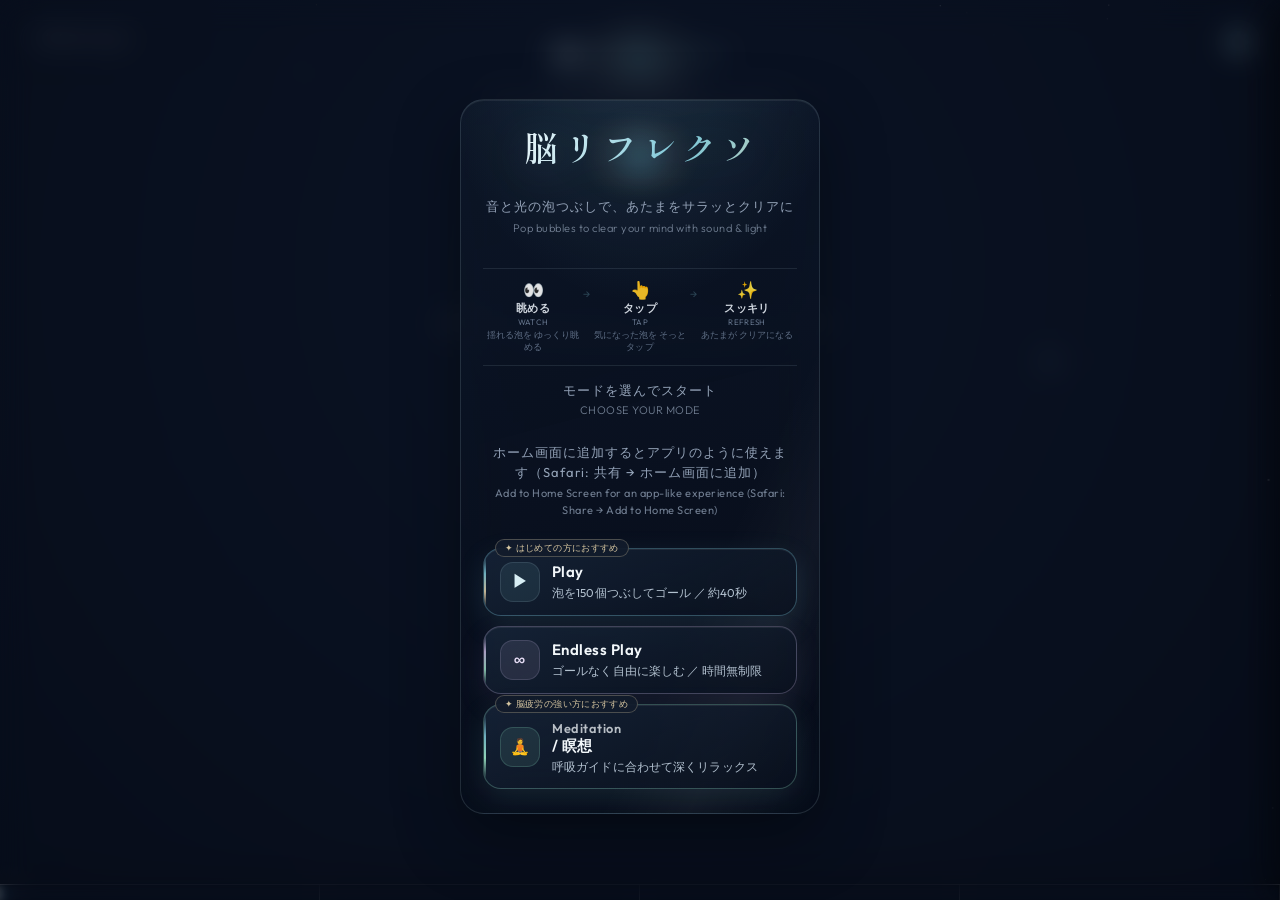
==== commit 6b544928: "tune: 星空背景の黒味を抑えて泡の発色が乗りやすい深宇宙トーンに調整 完全黒からネイビーグラデーションへ変更し、Canvas・CSS・単体HTMLを同期。  Co-authored-by: Cur" ====
--- a/Brain_Reflexo.html
+++ b/Brain_Reflexo.html
@@ -1,12 +1,11 @@
 <!DOCTYPE html>
 <html lang="ja">
 <head>
-    <!-- Self-contained build for iPhone Files app. Generated by build-single-html.js -->
     <meta charset="UTF-8">
     <meta name="viewport" content="width=device-width, initial-scale=1.0, maximum-scale=1.0, user-scalable=no">
     <title>脳リフレクソ - 音と光の泡つぶし / Brain Reflexo - Sound & Light Bubble Pop (iPhone / Offline)</title>
     <meta name="description" content="フワーと包み込む音と、ピチョンと弾ける泡。考えすぎのあたまをサラッとクリアにする脳疲労リセット空間。 / A relaxing space to clear your mind with soothing sounds and popping bubbles.">
-    <meta name="theme-color" content="#0b1528">
+    <meta name="theme-color" content="#101c38">
     <meta name="apple-mobile-web-app-capable" content="yes">
     <meta name="apple-mobile-web-app-status-bar-style" content="black-translucent">
     <meta name="apple-mobile-web-app-title" content="脳リフレクソ">
@@ -45,8 +44,8 @@
     max-height: 100dvh;
     overflow: hidden;
     overscroll-behavior: none;
-    background-color: #050811; /* フォールバック用の暗い背景色 */
-    background: radial-gradient(circle at 50% 30%, #0b1528 0%, #050811 60%, #010205 100%);
+    background-color: #0a1224; /* フォールバック用の暗い背景色 */
+    background: radial-gradient(circle at 50% 30%, #101c38 0%, #0a1224 60%, #060c18 100%);
     font-family: 'Outfit', 'Plus Jakarta Sans', 'Hiragino Kaku Gothic ProN', sans-serif;
     color: #f8fafc;
     touch-action: none; /* ダブルタップズームやピンチズーム、スクロールによるレイアウト崩れを防ぐ */
@@ -1177,7 +1176,7 @@
 }
 
 body.theme-starry {
-    background: #000000;
+    background: radial-gradient(circle at 50% 30%, #101c38 0%, #0a1224 60%, #060c18 100%);
 }
 
 body.theme-sakura {
@@ -3117,9 +3116,10 @@
             grad.addColorStop(0.6, 'rgb(3, 8, 11)');
             grad.addColorStop(1, 'rgb(0, 2, 4)');
         } else if (currentTheme === 'starry') {
-            grad.addColorStop(0, 'rgb(0, 0, 0)');
-            grad.addColorStop(0.6, 'rgb(0, 0, 0)');
-            grad.addColorStop(1, 'rgb(0, 0, 0)');
+            // 完全黒より一段明るい深宇宙（泡の彩度が乗りやすいトーン）
+            grad.addColorStop(0, 'rgb(16, 28, 52)');
+            grad.addColorStop(0.6, 'rgb(10, 18, 36)');
+            grad.addColorStop(1, 'rgb(6, 12, 24)');
         } else if (currentTheme === 'sakura') {
             grad.addColorStop(0, 'rgb(26, 15, 24)');
             grad.addColorStop(0.6, 'rgb(10, 5, 13)');
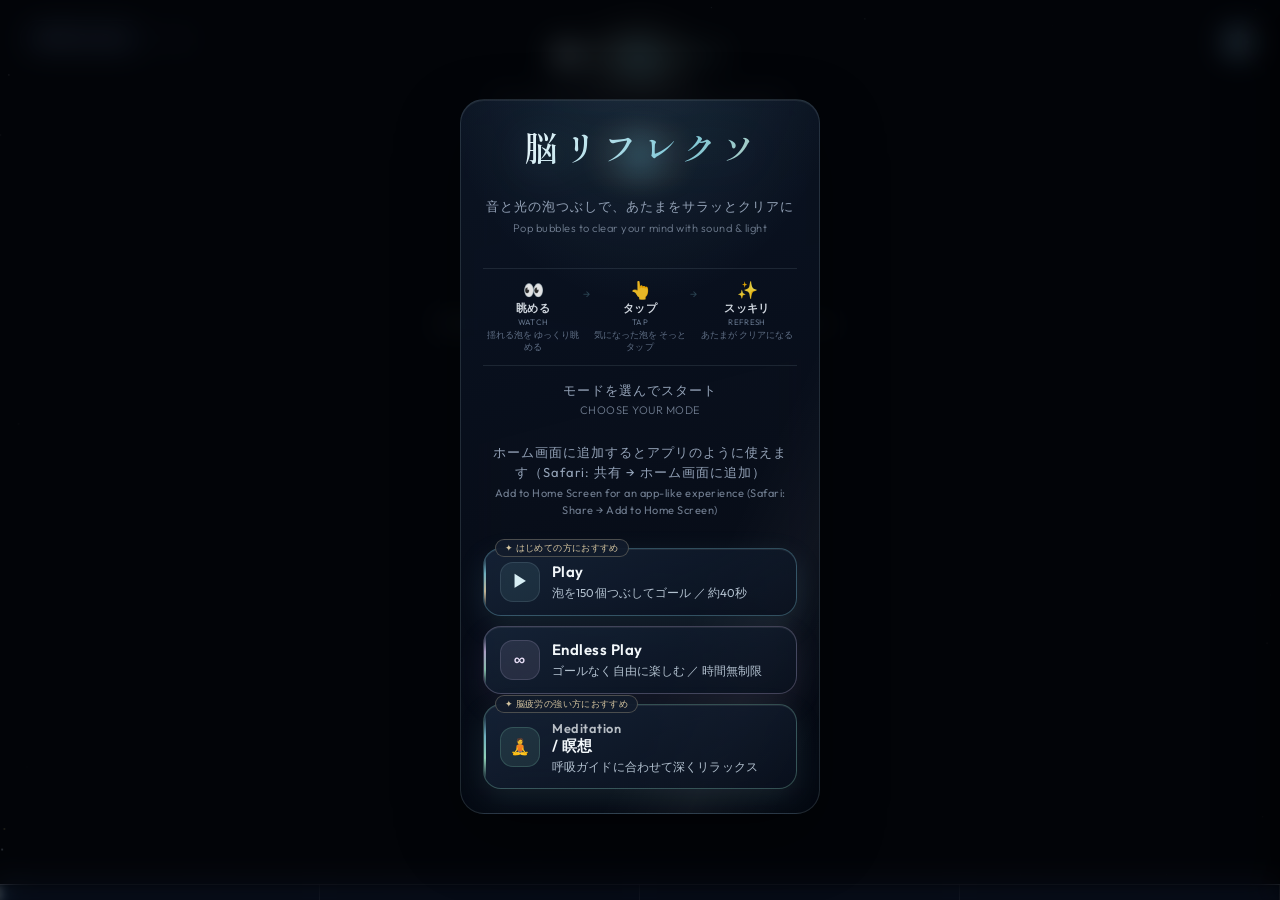
==== commit bfde6715: "Revert "tune: 星空背景の黒味を抑えて泡の発色が乗りやすい深宇宙トーンに調整" This reverts commit 6b544928122f2c68272bbc8fe263b2b2f3" ====
--- a/Brain_Reflexo.html
+++ b/Brain_Reflexo.html
@@ -1,11 +1,12 @@
 <!DOCTYPE html>
 <html lang="ja">
 <head>
+    <!-- Self-contained build for iPhone Files app. Generated by build-single-html.js -->
     <meta charset="UTF-8">
     <meta name="viewport" content="width=device-width, initial-scale=1.0, maximum-scale=1.0, user-scalable=no">
     <title>脳リフレクソ - 音と光の泡つぶし / Brain Reflexo - Sound & Light Bubble Pop (iPhone / Offline)</title>
     <meta name="description" content="フワーと包み込む音と、ピチョンと弾ける泡。考えすぎのあたまをサラッとクリアにする脳疲労リセット空間。 / A relaxing space to clear your mind with soothing sounds and popping bubbles.">
-    <meta name="theme-color" content="#101c38">
+    <meta name="theme-color" content="#0b1528">
     <meta name="apple-mobile-web-app-capable" content="yes">
     <meta name="apple-mobile-web-app-status-bar-style" content="black-translucent">
     <meta name="apple-mobile-web-app-title" content="脳リフレクソ">
@@ -44,8 +45,8 @@
     max-height: 100dvh;
     overflow: hidden;
     overscroll-behavior: none;
-    background-color: #0a1224; /* フォールバック用の暗い背景色 */
-    background: radial-gradient(circle at 50% 30%, #101c38 0%, #0a1224 60%, #060c18 100%);
+    background-color: #050811; /* フォールバック用の暗い背景色 */
+    background: radial-gradient(circle at 50% 30%, #0b1528 0%, #050811 60%, #010205 100%);
     font-family: 'Outfit', 'Plus Jakarta Sans', 'Hiragino Kaku Gothic ProN', sans-serif;
     color: #f8fafc;
     touch-action: none; /* ダブルタップズームやピンチズーム、スクロールによるレイアウト崩れを防ぐ */
@@ -1176,7 +1177,7 @@
 }
 
 body.theme-starry {
-    background: radial-gradient(circle at 50% 30%, #101c38 0%, #0a1224 60%, #060c18 100%);
+    background: #000000;
 }
 
 body.theme-sakura {
@@ -3116,10 +3117,9 @@
             grad.addColorStop(0.6, 'rgb(3, 8, 11)');
             grad.addColorStop(1, 'rgb(0, 2, 4)');
         } else if (currentTheme === 'starry') {
-            // 完全黒より一段明るい深宇宙（泡の彩度が乗りやすいトーン）
-            grad.addColorStop(0, 'rgb(16, 28, 52)');
-            grad.addColorStop(0.6, 'rgb(10, 18, 36)');
-            grad.addColorStop(1, 'rgb(6, 12, 24)');
+            grad.addColorStop(0, 'rgb(0, 0, 0)');
+            grad.addColorStop(0.6, 'rgb(0, 0, 0)');
+            grad.addColorStop(1, 'rgb(0, 0, 0)');
         } else if (currentTheme === 'sakura') {
             grad.addColorStop(0, 'rgb(26, 15, 24)');
             grad.addColorStop(0.6, 'rgb(10, 5, 13)');
